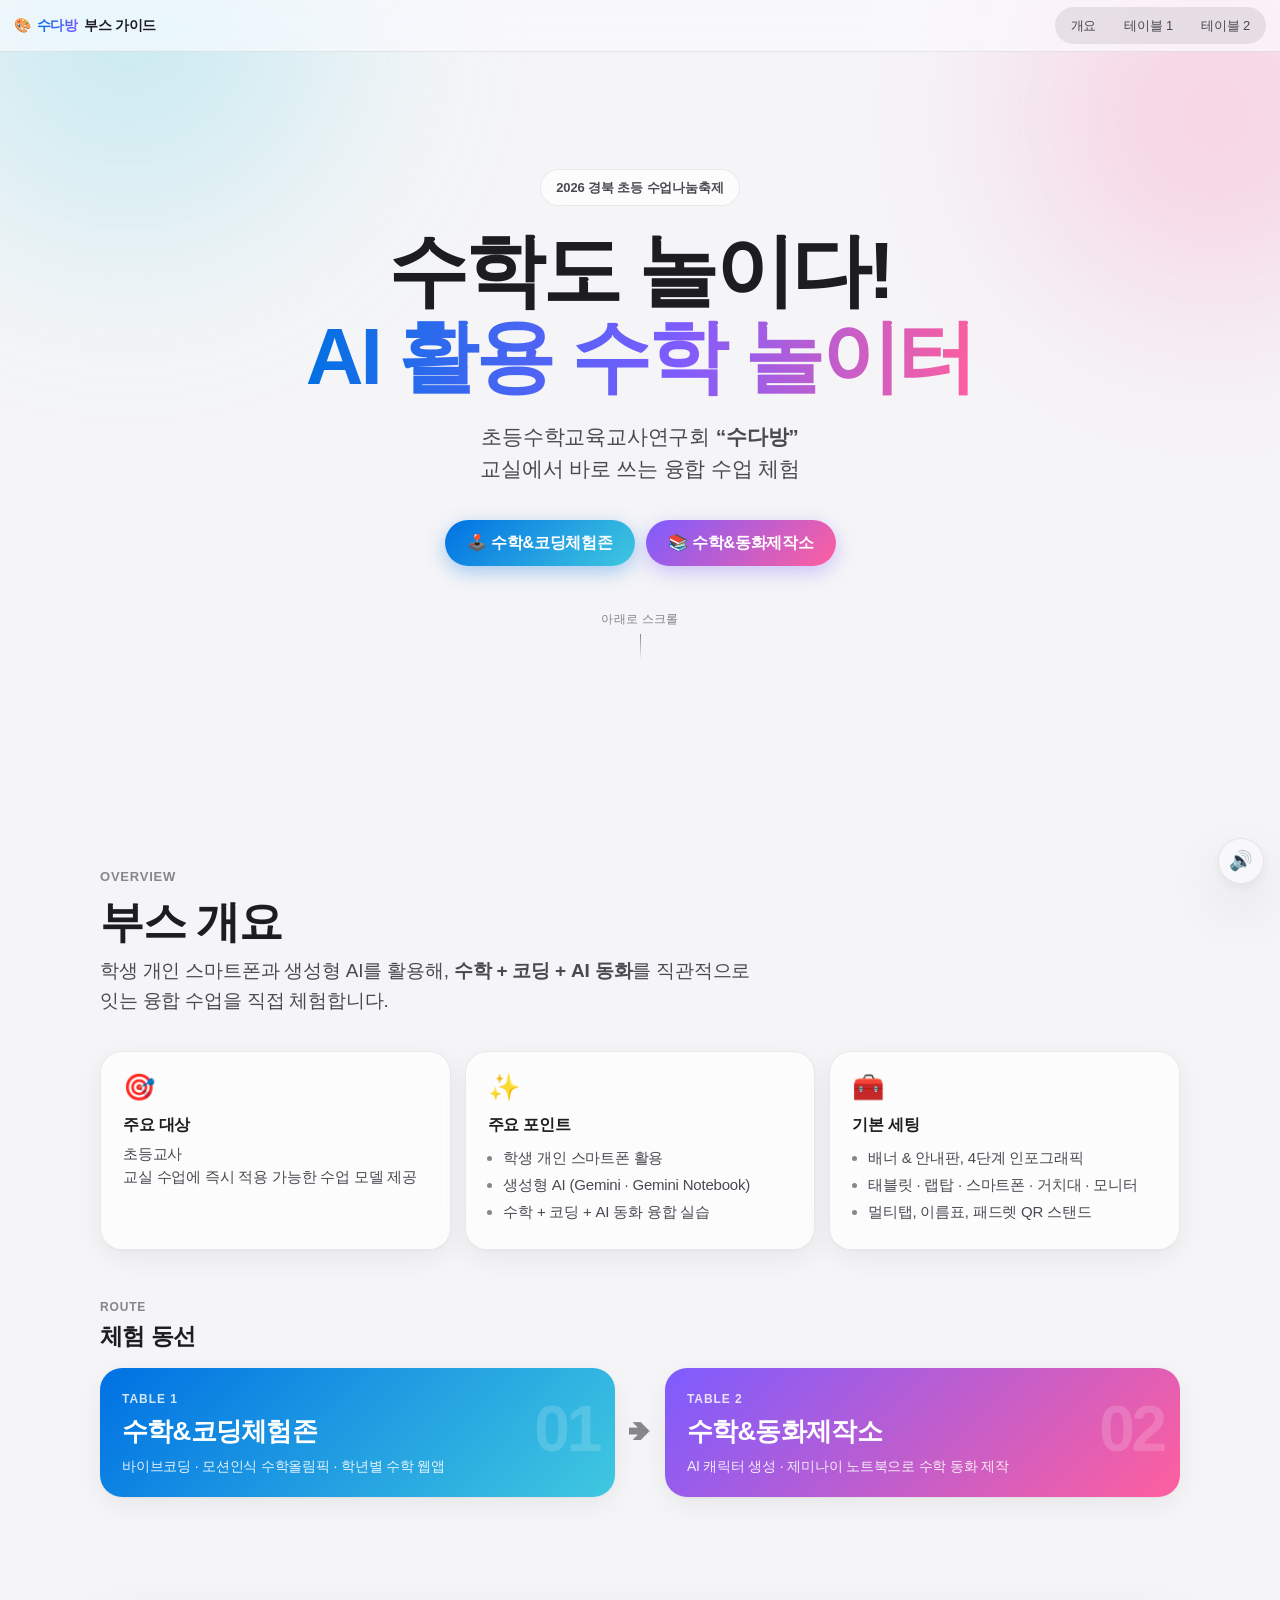
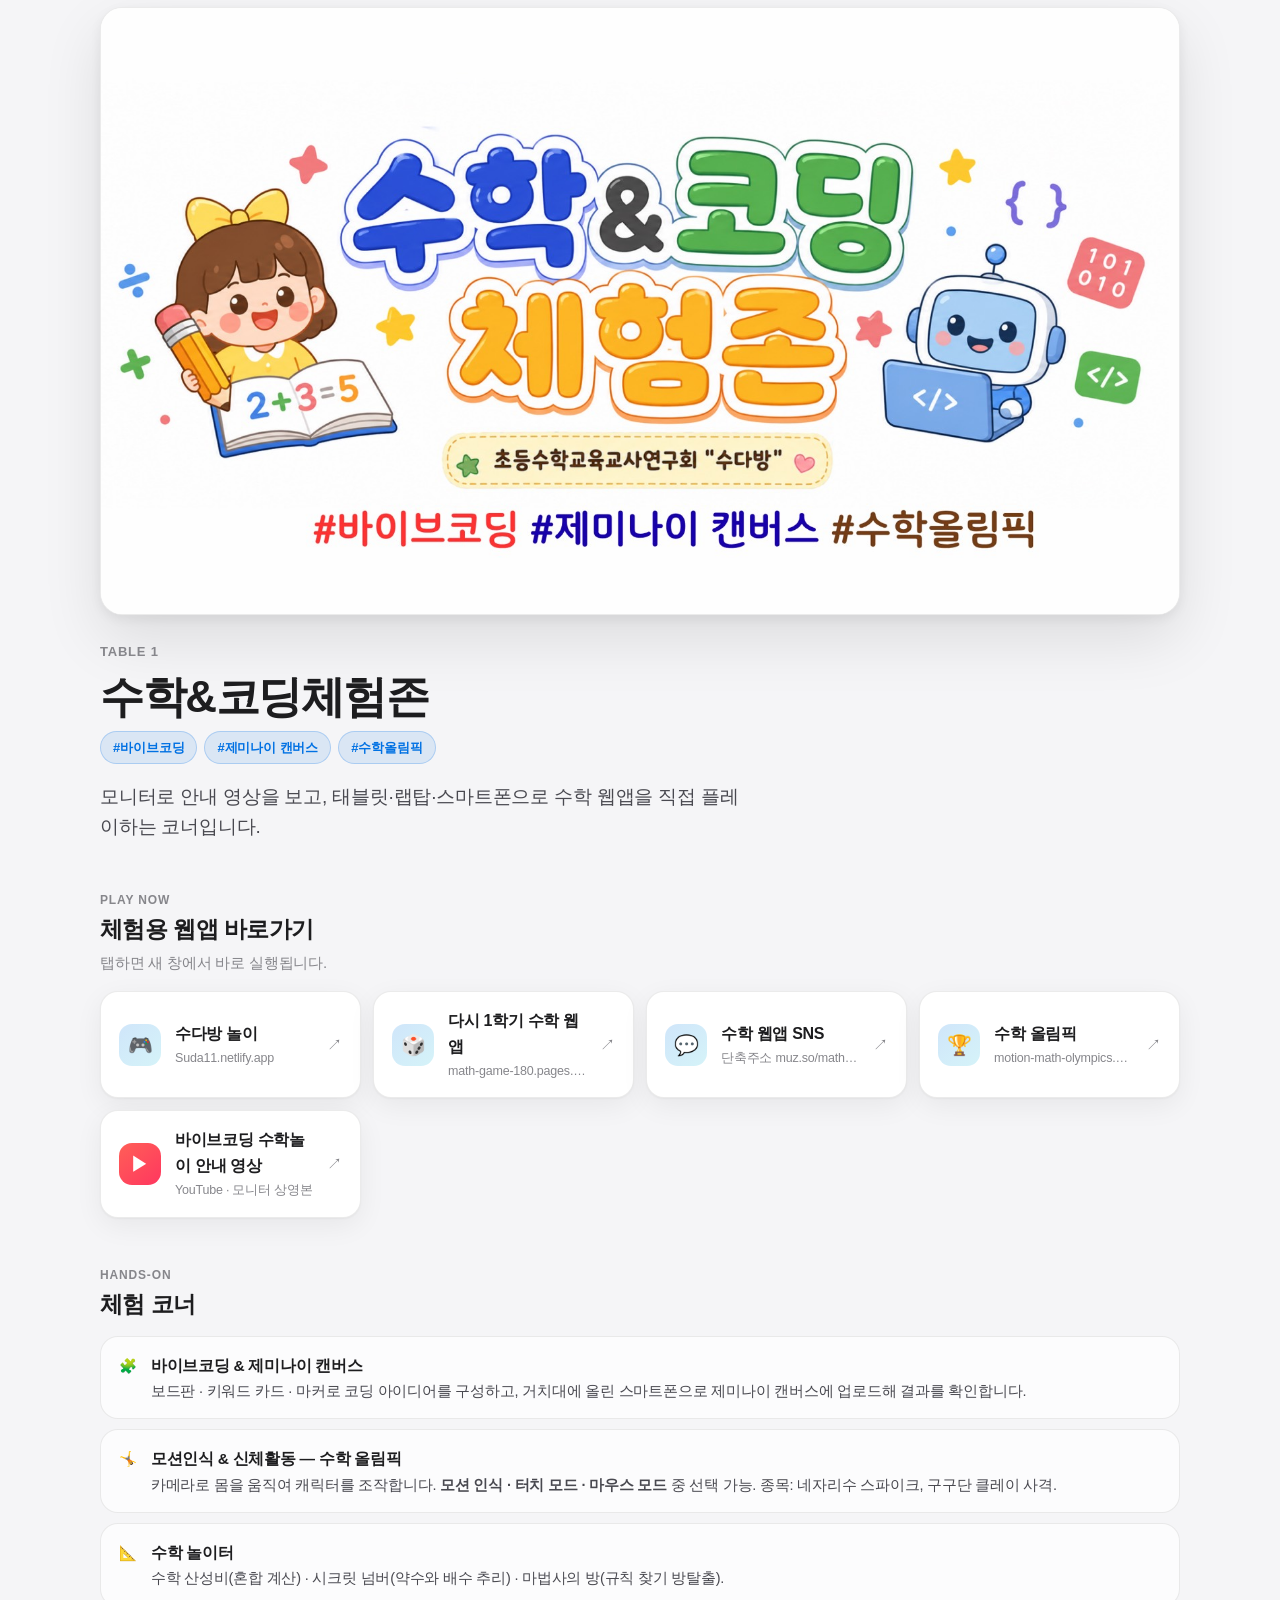
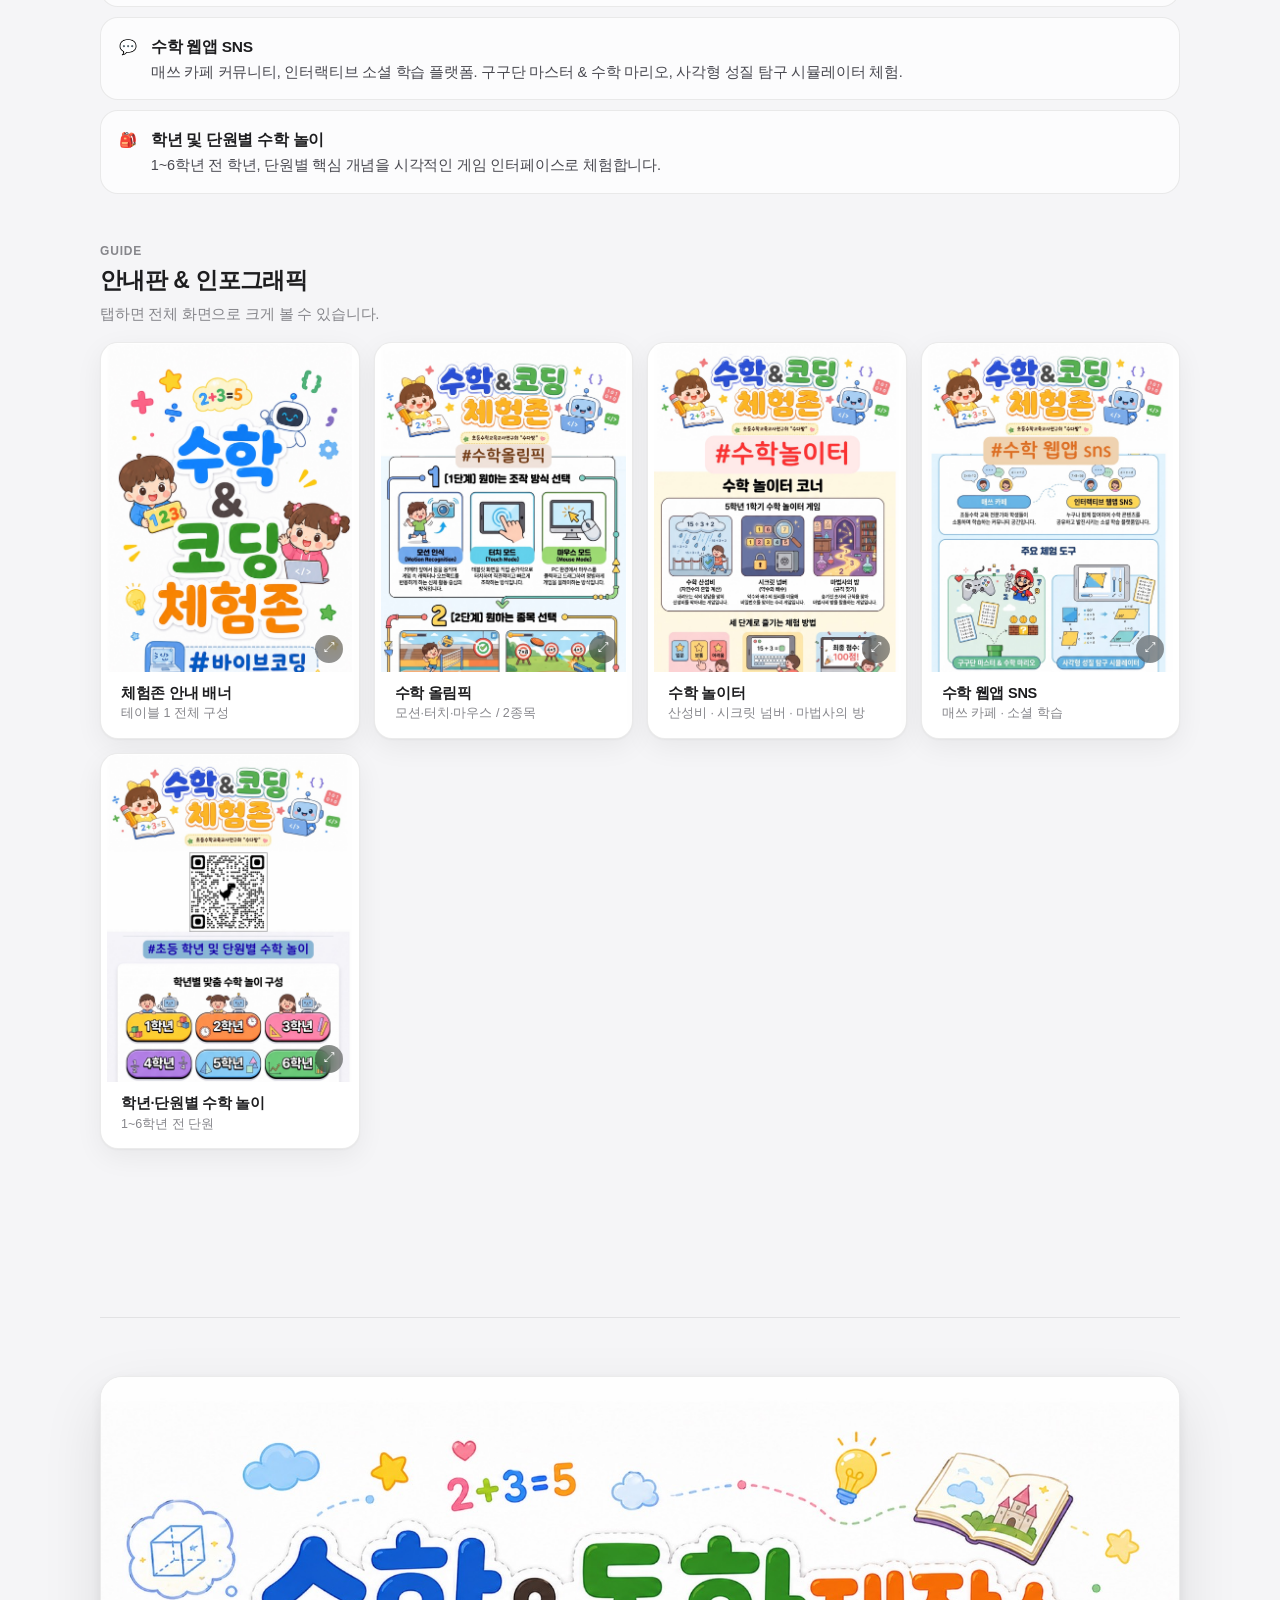
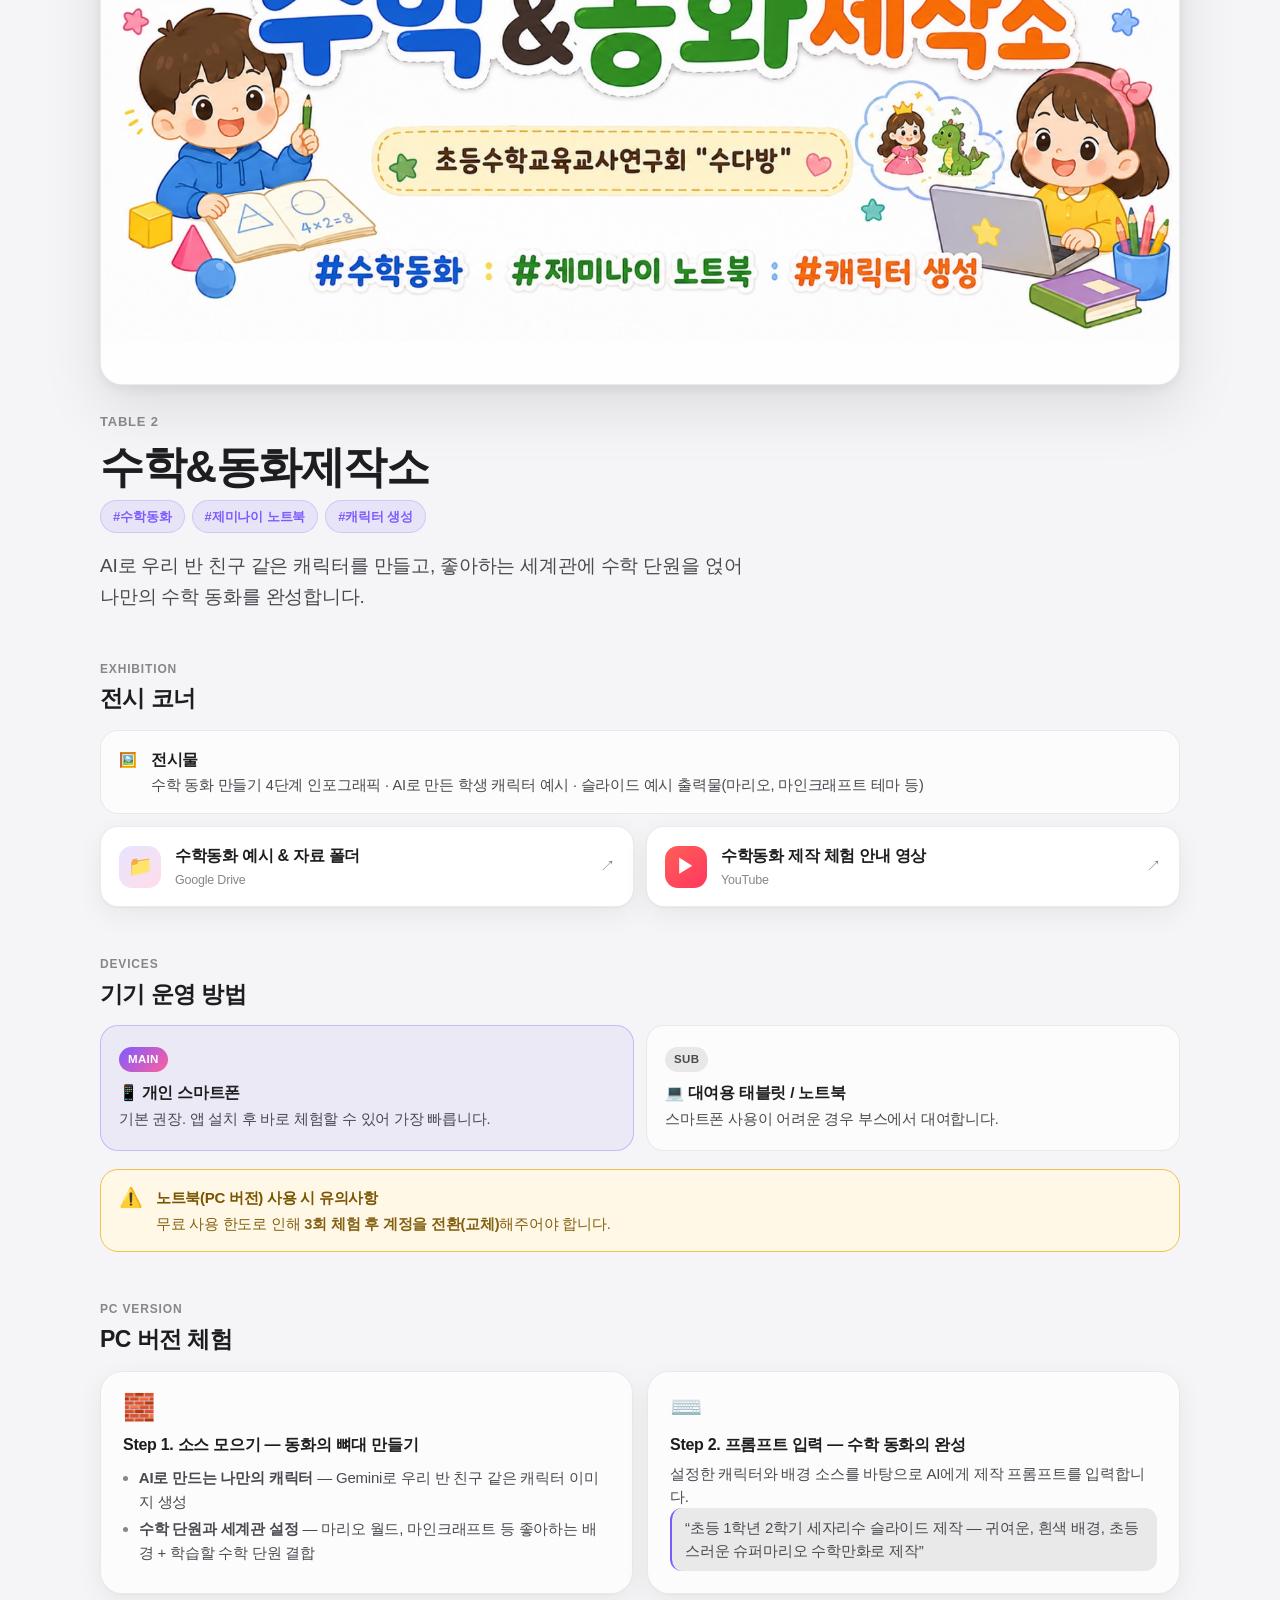
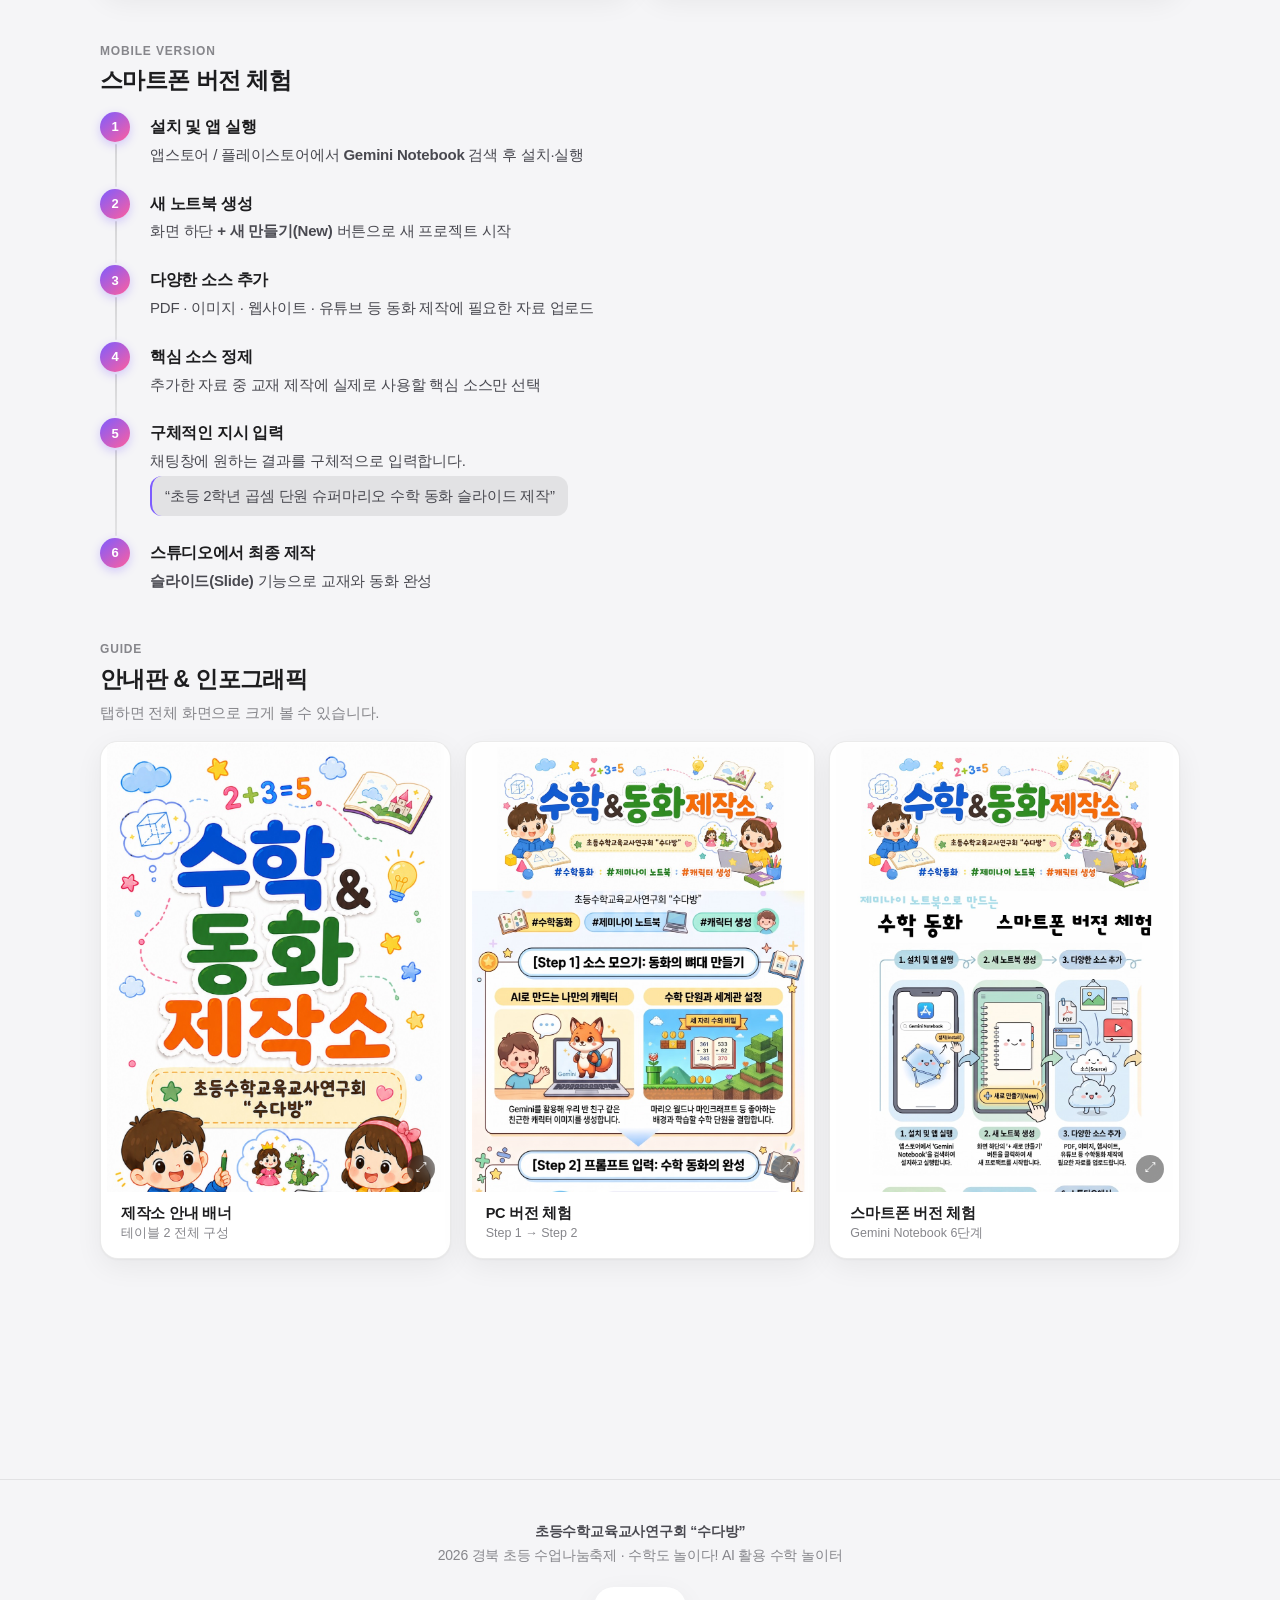
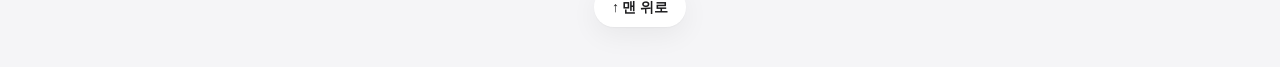
==== index.html @ 258ed81a "공유 섹션 삭제, 스마트폰 버전 5·6단계 문구 수정 - '공유 및 활용 플랫폼' 섹션과 네비 항목 제거 - 5단계 프롬프트 예시를 '초등 2학년 곱셈 단원 슈퍼마리오 수학 동화 " ====
<!DOCTYPE html>
<html lang="ko">
<head>
<meta charset="UTF-8">
<meta name="viewport" content="width=device-width, initial-scale=1, viewport-fit=cover">
<meta name="theme-color" content="#f5f5f7" media="(prefers-color-scheme: light)">
<meta name="theme-color" content="#000000" media="(prefers-color-scheme: dark)">
<title>수학도 놀이다! AI 활용 수학 놀이터 · 수다방 부스 가이드</title>
<meta name="description" content="2026 경북 초등 수업나눔축제 · 초등수학교육교사연구회 수다방 부스 안내 가이드">
<link rel="icon" href="data:image/svg+xml,<svg xmlns='http://www.w3.org/2000/svg' viewBox='0 0 100 100'><text y='.9em' font-size='90'>🎨</text></svg>">
<style>
/* ============ Tokens ============ */
:root{
  --bg:#f5f5f7;
  --bg-2:#ffffff;
  --card:rgba(255,255,255,.72);
  --card-solid:#ffffff;
  --txt:#1d1d1f;
  --txt-2:#494950;
  --txt-3:#86868b;
  --sep:rgba(0,0,0,.08);
  --sep-2:rgba(0,0,0,.14);
  --nav:rgba(250,250,252,.72);
  --shadow:0 1px 2px rgba(0,0,0,.04), 0 8px 28px rgba(0,0,0,.06);
  --shadow-lg:0 4px 12px rgba(0,0,0,.06), 0 24px 60px rgba(0,0,0,.10);
  --t1a:#0071e3; --t1b:#40c8e0;
  --t2a:#7d5cff; --t2b:#ff5f9e;
  --warn-bg:#fff8e6; --warn-br:#f0c04a; --warn-tx:#7a5400;
  --r:22px;
  --nav-h:52px;
  --ease:cubic-bezier(.22,1,.36,1);
}
@media (prefers-color-scheme:dark){
  :root{
    --bg:#000000;
    --bg-2:#0a0a0c;
    --card:rgba(28,28,32,.66);
    --card-solid:#141417;
    --txt:#f5f5f7;
    --txt-2:#c8c8ce;
    --txt-3:#86868b;
    --sep:rgba(255,255,255,.10);
    --sep-2:rgba(255,255,255,.18);
    --nav:rgba(20,20,23,.68);
    --shadow:0 1px 2px rgba(0,0,0,.5), 0 8px 28px rgba(0,0,0,.45);
    --shadow-lg:0 4px 12px rgba(0,0,0,.5), 0 24px 60px rgba(0,0,0,.6);
    --t1a:#2f9bff; --t1b:#5fdcf0;
    --t2a:#9d81ff; --t2b:#ff7fb2;
    --warn-bg:#2a2312; --warn-br:#8a6d1f; --warn-tx:#f0d493;
  }
}

*,*::before,*::after{box-sizing:border-box}
html{-webkit-text-size-adjust:100%; scroll-behavior:smooth}
@media (prefers-reduced-motion:reduce){html{scroll-behavior:auto}}
body{
  margin:0; background:var(--bg); color:var(--txt);
  font-family:-apple-system,BlinkMacSystemFont,"SF Pro Text","Apple SD Gothic Neo","Pretendard","Noto Sans KR","Malgun Gothic",sans-serif;
  font-size:17px; line-height:1.62; letter-spacing:-.012em;
  -webkit-font-smoothing:antialiased; text-rendering:optimizeLegibility;
  overflow-x:hidden;
}
img{max-width:100%; display:block}
a{color:inherit; text-decoration:none}
button{font:inherit; color:inherit; border:0; background:none; cursor:pointer}

/* ============ Nav ============ */
.nav{
  position:fixed; inset:0 0 auto 0; z-index:900; height:var(--nav-h);
  background:var(--nav);
  -webkit-backdrop-filter:saturate(180%) blur(22px); backdrop-filter:saturate(180%) blur(22px);
  border-bottom:1px solid var(--sep);
  display:flex; align-items:center; gap:14px;
  padding:0 max(14px, env(safe-area-inset-left)) 0 max(14px, env(safe-area-inset-right));
}
.nav__brand{
  font-size:14px; font-weight:600; letter-spacing:-.02em; white-space:nowrap;
  display:flex; align-items:center; gap:6px; flex:0 0 auto;
}
.nav__brand b{
  background:linear-gradient(100deg,var(--t1a),var(--t2a));
  -webkit-background-clip:text; background-clip:text; color:transparent; font-weight:700;
}
.nav__seg{
  display:flex; gap:2px; align-items:center; margin-left:auto;
  overflow-x:auto; scrollbar-width:none; -ms-overflow-style:none;
  padding:3px; border-radius:99px; background:var(--sep); flex:0 1 auto;
  scroll-snap-type:x proximity;
}
.nav__seg::-webkit-scrollbar{display:none}
.nav__seg a{
  flex:0 0 auto; scroll-snap-align:center;
  font-size:13px; font-weight:500; letter-spacing:-.015em; color:var(--txt-2);
  padding:5px 13px; border-radius:99px; white-space:nowrap;
  transition:background .35s var(--ease), color .35s var(--ease), transform .2s var(--ease);
}
.nav__seg a.on{ background:var(--card-solid); color:var(--txt); font-weight:600; box-shadow:0 1px 4px rgba(0,0,0,.10) }
.nav__seg a:active{ transform:scale(.94) }
@media (max-width:560px){
  .nav__brand span{display:none}
  .nav__seg{margin-left:0; flex:1 1 auto}
}

/* ============ Layout ============ */
.wrap{ width:min(1080px, 100% - 40px); margin-inline:auto }
@media (max-width:600px){ .wrap{ width:calc(100% - 32px) } }

section{ scroll-margin-top:calc(var(--nav-h) + 12px) }
.sec{ padding:clamp(54px,9vw,110px) 0 }
.sec + .sec{ padding-top:0 }

.eyebrow{
  font-size:13px; font-weight:700; letter-spacing:.06em; text-transform:uppercase;
  color:var(--txt-3); margin:0 0 10px;
}
h2{
  margin:0 0 8px; font-size:clamp(28px,5.2vw,44px); font-weight:700;
  letter-spacing:-.032em; line-height:1.15;
}
h3{ margin:0 0 6px; font-size:clamp(19px,2.6vw,23px); font-weight:650; letter-spacing:-.024em; line-height:1.3 }
h4{ margin:0 0 4px; font-size:16px; font-weight:640; letter-spacing:-.018em }
.lede{ margin:0 0 34px; font-size:clamp(16px,2.1vw,19px); color:var(--txt-2); max-width:62ch; line-height:1.6 }
.muted{ color:var(--txt-3) }

/* ============ Hero ============ */
.hero{
  position:relative; overflow:hidden;
  padding:calc(var(--nav-h) + clamp(56px,13vh,120px)) 0 clamp(48px,9vw,96px);
  text-align:center;
}
.hero::before,.hero::after{
  content:""; position:absolute; border-radius:50%; filter:blur(80px); opacity:.30; pointer-events:none;
}
.hero::before{ width:52vmax; height:52vmax; top:-24vmax; left:-16vmax; background:radial-gradient(circle,var(--t1b),transparent 68%) }
.hero::after{ width:46vmax; height:46vmax; top:-14vmax; right:-18vmax; background:radial-gradient(circle,var(--t2b),transparent 68%) }
.hero > *{ position:relative }
.hero__badge{
  display:inline-flex; align-items:center; gap:7px; font-size:13px; font-weight:600; letter-spacing:-.01em;
  color:var(--txt-2); background:var(--card); border:1px solid var(--sep);
  -webkit-backdrop-filter:blur(14px); backdrop-filter:blur(14px);
  padding:7px 15px; border-radius:99px; margin-bottom:22px;
}
.hero h1{
  margin:0; font-size:clamp(36px,8.4vw,80px); font-weight:700;
  letter-spacing:-.04em; line-height:1.08;
}
.hero h1 em{
  font-style:normal;
  background:linear-gradient(96deg,var(--t1a) 0%, var(--t2a) 55%, var(--t2b) 100%);
  -webkit-background-clip:text; background-clip:text; color:transparent;
}
.hero p{ margin:20px auto 0; font-size:clamp(16px,2.4vw,21px); color:var(--txt-2); max-width:34ch; line-height:1.55 }
.hero__cta{ display:flex; flex-wrap:wrap; gap:11px; justify-content:center; margin-top:34px }

.btn{
  display:inline-flex; align-items:center; gap:8px; min-height:46px;
  padding:0 22px; border-radius:99px; font-size:16px; font-weight:600; letter-spacing:-.015em;
  transition:transform .2s var(--ease), box-shadow .3s var(--ease), opacity .2s;
  will-change:transform;
}
.btn:active{ transform:scale(.955) }
.btn--1{ color:#fff; background:linear-gradient(135deg,var(--t1a),var(--t1b)); box-shadow:0 6px 20px color-mix(in srgb, var(--t1a) 34%, transparent) }
.btn--2{ color:#fff; background:linear-gradient(135deg,var(--t2a),var(--t2b)); box-shadow:0 6px 20px color-mix(in srgb, var(--t2a) 34%, transparent) }
.btn--ghost{ background:var(--card-solid); color:var(--txt); box-shadow:var(--shadow) }

.scrollhint{
  margin-top:44px; font-size:12px; color:var(--txt-3); letter-spacing:.02em;
  display:flex; flex-direction:column; align-items:center; gap:5px;
}
.scrollhint i{ width:1px; height:26px; background:linear-gradient(var(--txt-3),transparent); animation:drip 2.1s var(--ease) infinite }
@keyframes drip{ 0%{transform:scaleY(0); transform-origin:top} 45%{transform:scaleY(1); transform-origin:top} 55%{transform:scaleY(1); transform-origin:bottom} 100%{transform:scaleY(0); transform-origin:bottom} }

/* ============ Cards & grids ============ */
.grid{ display:grid; gap:14px; grid-template-columns:repeat(auto-fit,minmax(min(100%,270px),1fr)) }
.grid--2{ grid-template-columns:repeat(auto-fit,minmax(min(100%,340px),1fr)) }

.card{
  background:var(--card); border:1px solid var(--sep); border-radius:var(--r);
  -webkit-backdrop-filter:blur(18px); backdrop-filter:blur(18px);
  padding:22px; box-shadow:var(--shadow);
  transition:transform .3s var(--ease), box-shadow .3s var(--ease);
}
.card__ico{ font-size:26px; line-height:1; margin-bottom:12px; display:block }
.card p{ margin:0; color:var(--txt-2); font-size:15px; line-height:1.55 }
.card ul{ margin:8px 0 0; padding-left:1.05em; color:var(--txt-2); font-size:15px; line-height:1.6 }
.card ul li{ margin:3px 0 }
.card ul li::marker{ color:var(--txt-3) }

/* ============ Flow (동선) ============ */
.flow{ display:flex; align-items:stretch; gap:12px; flex-wrap:wrap }
.flow__step{
  flex:1 1 240px; border-radius:var(--r); padding:22px 22px 20px; color:#fff; position:relative; overflow:hidden;
  box-shadow:var(--shadow);
}
.flow__step--1{ background:linear-gradient(135deg,var(--t1a),var(--t1b)) }
.flow__step--2{ background:linear-gradient(135deg,var(--t2a),var(--t2b)) }
.flow__step b{ display:block; font-size:12px; font-weight:700; letter-spacing:.08em; opacity:.82; margin-bottom:6px }
.flow__step strong{ display:block; font-size:clamp(20px,3vw,26px); font-weight:700; letter-spacing:-.028em; line-height:1.25 }
.flow__step span{ display:block; margin-top:8px; font-size:14px; opacity:.88; line-height:1.5 }
.flow__step em{
  position:absolute; right:16px; top:10px; font-style:normal; font-size:64px; font-weight:800;
  opacity:.16; letter-spacing:-.05em;
}
.flow__arrow{
  flex:0 0 auto; align-self:center; font-size:22px; color:var(--txt-3); padding:2px 2px;
}
@media (max-width:720px){ .flow__arrow{ width:100%; text-align:center; transform:rotate(90deg); padding:2px 0 } }

/* ============ Table section header ============ */
.tbl{ padding-top:clamp(54px,9vw,110px) }
.tbl__banner{
  border-radius:var(--r); overflow:hidden; background:#fff;
  box-shadow:var(--shadow-lg); border:1px solid var(--sep); margin-bottom:26px;
}
.tbl__banner img{ width:100%; height:auto }
.tags{ display:flex; flex-wrap:wrap; gap:7px; margin:0 0 18px }
.tag{
  font-size:13px; font-weight:600; letter-spacing:-.01em; padding:5px 12px; border-radius:99px;
  border:1px solid transparent;
}
.t1 .tag{ color:var(--t1a); background:color-mix(in srgb, var(--t1a) 11%, transparent); border-color:color-mix(in srgb, var(--t1a) 22%, transparent) }
.t2 .tag{ color:var(--t2a); background:color-mix(in srgb, var(--t2a) 11%, transparent); border-color:color-mix(in srgb, var(--t2a) 22%, transparent) }

.rule{ height:1px; background:var(--sep); border:0; margin:clamp(34px,5vw,58px) 0 }

.sub{ margin:clamp(30px,4.4vw,48px) 0 16px }
.sub__k{ font-size:12px; font-weight:700; letter-spacing:.07em; text-transform:uppercase; color:var(--txt-3); margin:0 0 5px }

/* ============ Link cards ============ */
.links{ display:grid; gap:12px; grid-template-columns:repeat(auto-fit,minmax(min(100%,250px),1fr)) }
.link{
  display:flex; align-items:center; gap:14px; padding:16px 18px;
  background:var(--card-solid); border:1px solid var(--sep); border-radius:18px;
  box-shadow:var(--shadow);
  transition:transform .22s var(--ease), box-shadow .3s var(--ease), border-color .3s;
}
.link:hover{ transform:translateY(-2px); box-shadow:var(--shadow-lg) }
.link:active{ transform:scale(.975) }
.link__ico{
  flex:0 0 auto; width:42px; height:42px; border-radius:13px; display:grid; place-items:center;
  font-size:20px; background:var(--sep);
}
.t1 .link__ico{ background:linear-gradient(140deg, color-mix(in srgb,var(--t1a) 18%,transparent), color-mix(in srgb,var(--t1b) 22%,transparent)) }
.t2 .link__ico{ background:linear-gradient(140deg, color-mix(in srgb,var(--t2a) 18%,transparent), color-mix(in srgb,var(--t2b) 22%,transparent)) }
.link__tx{ min-width:0; flex:1 1 auto }
.link__tx b{ display:block; font-size:16px; font-weight:620; letter-spacing:-.018em }
.link__tx span{ display:block; font-size:12.5px; color:var(--txt-3); overflow:hidden; text-overflow:ellipsis; white-space:nowrap; margin-top:1px }
.link__arw{ flex:0 0 auto; color:var(--txt-3); font-size:15px; transition:transform .25s var(--ease) }
.link:hover .link__arw{ transform:translateX(3px) }
.link--video .link__ico{ background:linear-gradient(140deg,#ff5f57,#ff375f); color:#fff }

/* ============ Posters ============ */
.posters{ display:grid; gap:14px; grid-template-columns:repeat(auto-fit,minmax(215px,1fr)) }
@media (max-width:600px){ .posters{ grid-template-columns:repeat(2,1fr); gap:11px } }
.poster{
  border-radius:18px; overflow:hidden; background:var(--card-solid);
  border:1px solid var(--sep); box-shadow:var(--shadow); text-align:left; width:100%;
  transition:transform .25s var(--ease), box-shadow .3s var(--ease);
  display:flex; flex-direction:column;
}
.poster:hover{ transform:translateY(-3px); box-shadow:var(--shadow-lg) }
.poster:active{ transform:scale(.98) }
.poster__img{ position:relative; aspect-ratio:3/4; overflow:hidden; background:#fff }
.poster__img img{ width:100%; height:100%; object-fit:cover; object-position:top center; transition:transform .5s var(--ease) }
.poster:hover .poster__img img{ transform:scale(1.03) }
.poster__zoom{
  position:absolute; right:9px; bottom:9px; width:28px; height:28px; border-radius:50%;
  background:rgba(0,0,0,.42); color:#fff; display:grid; place-items:center; font-size:12px;
  -webkit-backdrop-filter:blur(8px); backdrop-filter:blur(8px);
}
.poster__cap{ padding:12px 14px 14px }
.poster__cap b{ display:block; font-size:14.5px; font-weight:620; letter-spacing:-.018em; line-height:1.35 }
.poster__cap span{ display:block; font-size:12.5px; color:var(--txt-3); margin-top:2px; line-height:1.4 }

/* ============ Feature list ============ */
.feats{ display:grid; gap:10px }
.feat{
  display:flex; gap:14px; align-items:flex-start; padding:16px 18px;
  background:var(--card); border:1px solid var(--sep); border-radius:18px;
}
.feat__ico{ flex:0 0 auto; font-size:20px; line-height:1.4 }
.feat b{ display:block; font-size:15.5px; font-weight:620; letter-spacing:-.018em }
.feat span{ display:block; font-size:14.5px; color:var(--txt-2); margin-top:2px; line-height:1.55 }

/* ============ Steps ============ */
.steps{ display:grid; gap:0; counter-reset:s }
.step{
  display:grid; grid-template-columns:34px 1fr; gap:16px; padding:0 0 22px; position:relative;
}
.step::before{
  counter-increment:s; content:counter(s);
  grid-row:1; grid-column:1; width:30px; height:30px; border-radius:50%;
  display:grid; place-items:center; font-size:13px; font-weight:700; color:#fff;
  background:linear-gradient(140deg,var(--t2a),var(--t2b)); box-shadow:0 3px 10px color-mix(in srgb,var(--t2a) 30%,transparent);
  position:relative; z-index:1;
}
.step::after{
  content:""; position:absolute; left:15px; top:32px; bottom:2px; width:1.5px;
  background:linear-gradient(var(--sep-2), var(--sep)); border-radius:2px;
}
.step:last-child{ padding-bottom:0 }
.step:last-child::after{ display:none }
.step__tx{ padding-top:2px }
.step__tx b{ display:block; font-size:16px; font-weight:640; letter-spacing:-.02em }
.step__tx p{ margin:3px 0 0; font-size:15px; color:var(--txt-2); line-height:1.58 }

.quote{
  display:inline-block; margin-top:8px; font-size:14px; color:var(--txt-2);
  background:var(--sep); border-radius:12px; padding:8px 13px; line-height:1.5;
  border-left:2.5px solid var(--t2a);
}

/* ============ Warning ============ */
.warn{
  display:flex; gap:13px; align-items:flex-start;
  background:var(--warn-bg); border:1px solid var(--warn-br); color:var(--warn-tx);
  border-radius:18px; padding:16px 18px; margin:18px 0 0;
}
.warn b{ display:block; font-size:15px; font-weight:660; letter-spacing:-.018em }
.warn p{ margin:3px 0 0; font-size:14.5px; line-height:1.55; opacity:.92 }

/* ============ Devices ============ */
.devs{ display:grid; gap:12px; grid-template-columns:repeat(auto-fit,minmax(min(100%,260px),1fr)) }
.dev{ padding:18px; border-radius:18px; border:1px solid var(--sep); background:var(--card) }
.dev b{ display:block; font-size:15.5px; font-weight:640; letter-spacing:-.018em }
.dev span{ display:block; font-size:14.5px; color:var(--txt-2); margin-top:3px }
.dev--main{ border-color:color-mix(in srgb,var(--t2a) 34%,transparent); background:color-mix(in srgb,var(--t2a) 7%,transparent) }
.dev .pill{ display:inline-block; width:auto; font-size:11.5px; font-weight:700; letter-spacing:.03em; padding:3px 9px; border-radius:99px; margin:0 0 8px; background:var(--sep); color:var(--txt-2) }
.dev--main .pill{ background:linear-gradient(135deg,var(--t2a),var(--t2b)); color:#fff }

/* ============ Footer ============ */
.foot{
  border-top:1px solid var(--sep); margin-top:clamp(56px,9vw,110px);
  padding:40px 0 calc(40px + env(safe-area-inset-bottom)); text-align:center;
}
.foot p{ margin:0; font-size:14px; color:var(--txt-3); line-height:1.7 }
.foot strong{ color:var(--txt-2); font-weight:620 }
.foot .btn{ margin-top:20px; font-size:14px; min-height:40px; padding:0 18px }

/* ============ Sound toggle ============ */
.sfx{
  position:fixed; z-index:880;
  right:max(16px, env(safe-area-inset-right)); bottom:calc(16px + env(safe-area-inset-bottom));
  width:46px; height:46px; border-radius:50%;
  background:var(--nav); border:1px solid var(--sep); box-shadow:var(--shadow-lg);
  -webkit-backdrop-filter:saturate(180%) blur(20px); backdrop-filter:saturate(180%) blur(20px);
  display:grid; place-items:center; font-size:19px;
  transition:transform .25s var(--ease), opacity .25s;
}
.sfx:active{ transform:scale(.9) }

/* ============ Lightbox ============ */
.lb{
  position:fixed; inset:0; z-index:1000; display:none;
  background:rgba(0,0,0,.86);
  -webkit-backdrop-filter:blur(24px); backdrop-filter:blur(24px);
  overflow-y:auto; overscroll-behavior:contain;
  padding:calc(60px + env(safe-area-inset-top)) 16px calc(28px + env(safe-area-inset-bottom));
  opacity:0; transition:opacity .3s var(--ease);
}
.lb.open{ display:block }
.lb.show{ opacity:1 }
.lb__img{
  width:min(720px,100%); margin:0 auto; border-radius:16px; overflow:hidden;
  box-shadow:0 30px 80px rgba(0,0,0,.6); background:#fff;
  transform:scale(.965); transition:transform .35s var(--ease);
}
.lb.show .lb__img{ transform:scale(1) }
.lb__img img{ width:100%; height:auto }
.lb__cap{
  width:min(720px,100%); margin:14px auto 0; color:rgba(255,255,255,.72);
  font-size:14px; text-align:center; line-height:1.5;
}
.lb__x{
  position:fixed; top:calc(14px + env(safe-area-inset-top)); right:max(14px, env(safe-area-inset-right));
  width:38px; height:38px; border-radius:50%; background:rgba(255,255,255,.14); color:#fff;
  display:grid; place-items:center; font-size:16px;
  -webkit-backdrop-filter:blur(12px); backdrop-filter:blur(12px);
  transition:transform .2s var(--ease), background .2s;
}
.lb__x:hover{ background:rgba(255,255,255,.24) }
.lb__x:active{ transform:scale(.9) }
body.lock{ overflow:hidden }

/* ============ Reveal ============ */
.rv{ opacity:0; transform:translateY(18px); transition:opacity .7s var(--ease), transform .7s var(--ease) }
.rv.in{ opacity:1; transform:none }
@media (prefers-reduced-motion:reduce){
  .rv{ opacity:1; transform:none; transition:none }
  .scrollhint i{ animation:none }
  *{ transition-duration:.01ms !important }
}

/* ============ Print ============ */
@media print{
  .nav,.sfx,.scrollhint,.hero__cta,.lb{ display:none !important }
  body{ background:#fff; color:#000; font-size:11pt }
  .rv{ opacity:1; transform:none }
  .card,.link,.poster,.feat,.dev{ break-inside:avoid; box-shadow:none; border:1px solid #ddd; background:#fff }
  .sec{ padding:18px 0 }
  .hero{ padding:0 0 18px }
}
</style>
</head>
<body>

<!-- ══════════ NAV ══════════ -->
<nav class="nav">
  <div class="nav__brand">🎨 <b>수다방</b> <span>부스 가이드</span></div>
  <div class="nav__seg" id="seg">
    <a href="#overview" data-sfx="nav">개요</a>
    <a href="#table1"   data-sfx="nav">테이블 1</a>
    <a href="#table2"   data-sfx="nav">테이블 2</a>
  </div>
</nav>

<!-- ══════════ HERO ══════════ -->
<header class="hero">
  <div class="wrap">
    <div class="hero__badge">2026 경북 초등 수업나눔축제</div>
    <h1>수학도 놀이다!<br><em>AI 활용 수학 놀이터</em></h1>
    <p>초등수학교육교사연구회 <strong>“수다방”</strong><br>교실에서 바로 쓰는 융합 수업 체험</p>
    <div class="hero__cta">
      <a class="btn btn--1" href="#table1" data-sfx="tap">🕹️ 수학&amp;코딩체험존</a>
      <a class="btn btn--2" href="#table2" data-sfx="tap">📚 수학&amp;동화제작소</a>
    </div>
    <div class="scrollhint"><span>아래로 스크롤</span><i></i></div>
  </div>
</header>

<!-- ══════════ 개요 ══════════ -->
<section class="sec" id="overview">
  <div class="wrap">
    <p class="eyebrow rv">Overview</p>
    <h2 class="rv">부스 개요</h2>
    <p class="lede rv">학생 개인 스마트폰과 생성형 AI를 활용해, <strong>수학 + 코딩 + AI 동화</strong>를 직관적으로 잇는 융합 수업을 직접 체험합니다.</p>

    <div class="grid rv">
      <div class="card">
        <span class="card__ico">🎯</span>
        <h4>주요 대상</h4>
        <p>초등교사<br>교실 수업에 즉시 적용 가능한 수업 모델 제공</p>
      </div>
      <div class="card">
        <span class="card__ico">✨</span>
        <h4>주요 포인트</h4>
        <ul>
          <li>학생 개인 스마트폰 활용</li>
          <li>생성형 AI (Gemini · Gemini Notebook)</li>
          <li>수학 + 코딩 + AI 동화 융합 실습</li>
        </ul>
      </div>
      <div class="card">
        <span class="card__ico">🧰</span>
        <h4>기본 세팅</h4>
        <ul>
          <li>배너 &amp; 안내판, 4단계 인포그래픽</li>
          <li>태블릿 · 랩탑 · 스마트폰 · 거치대 · 모니터</li>
          <li>멀티탭, 이름표, 패드렛 QR 스탠드</li>
        </ul>
      </div>
    </div>

    <div class="sub rv">
      <p class="sub__k">Route</p>
      <h3>체험 동선</h3>
    </div>
    <div class="flow rv">
      <a class="flow__step flow__step--1" href="#table1" data-sfx="tap">
        <em>01</em>
        <b>TABLE 1</b>
        <strong>수학&amp;코딩체험존</strong>
        <span>바이브코딩 · 모션인식 수학올림픽 · 학년별 수학 웹앱</span>
      </a>
      <div class="flow__arrow">➔</div>
      <a class="flow__step flow__step--2" href="#table2" data-sfx="tap">
        <em>02</em>
        <b>TABLE 2</b>
        <strong>수학&amp;동화제작소</strong>
        <span>AI 캐릭터 생성 · 제미나이 노트북으로 수학 동화 제작</span>
      </a>
    </div>
  </div>
</section>

<!-- ══════════ 테이블 1 ══════════ -->
<section class="sec tbl t1" id="table1">
  <div class="wrap">
    <div class="tbl__banner rv"><img src="img/hero-table1.jpg" alt="수학&코딩체험존 배너" loading="lazy" width="1600" height="900"></div>

    <p class="eyebrow rv">Table 1</p>
    <h2 class="rv">수학&amp;코딩체험존</h2>
    <div class="tags rv">
      <span class="tag">#바이브코딩</span>
      <span class="tag">#제미나이 캔버스</span>
      <span class="tag">#수학올림픽</span>
    </div>
    <p class="lede rv">모니터로 안내 영상을 보고, 태블릿·랩탑·스마트폰으로 수학 웹앱을 직접 플레이하는 코너입니다.</p>

    <div class="sub rv">
      <p class="sub__k">Play now</p>
      <h3>체험용 웹앱 바로가기</h3>
      <p class="muted" style="font-size:15px;margin:4px 0 0">탭하면 새 창에서 바로 실행됩니다.</p>
    </div>
    <div class="links rv">
      <a class="link" href="https://Suda11.netlify.app" target="_blank" rel="noopener" data-sfx="link">
        <span class="link__ico">🎮</span>
        <span class="link__tx"><b>수다방 놀이</b><span>Suda11.netlify.app</span></span>
        <span class="link__arw">↗</span>
      </a>
      <a class="link" href="https://math-game-180.pages.dev/semester1/" target="_blank" rel="noopener" data-sfx="link">
        <span class="link__ico">🎲</span>
        <span class="link__tx"><b>다시 1학기 수학 웹앱</b><span>math-game-180.pages.dev</span></span>
        <span class="link__arw">↗</span>
      </a>
      <a class="link" href="https://math-sns.vercel.app/" target="_blank" rel="noopener" data-sfx="link">
        <span class="link__ico">💬</span>
        <span class="link__tx"><b>수학 웹앱 SNS</b><span>단축주소 muz.so/mathsns</span></span>
        <span class="link__arw">↗</span>
      </a>
      <a class="link" href="https://motion-math-olympics.vercel.app/" target="_blank" rel="noopener" data-sfx="link">
        <span class="link__ico">🏆</span>
        <span class="link__tx"><b>수학 올림픽</b><span>motion-math-olympics.vercel.app</span></span>
        <span class="link__arw">↗</span>
      </a>
      <a class="link link--video" href="https://www.youtube.com/watch?v=5dc-b1eIc68" target="_blank" rel="noopener" data-sfx="link">
        <span class="link__ico">▶</span>
        <span class="link__tx"><b>바이브코딩 수학놀이 안내 영상</b><span>YouTube · 모니터 상영본</span></span>
        <span class="link__arw">↗</span>
      </a>
    </div>

    <div class="sub rv">
      <p class="sub__k">Hands-on</p>
      <h3>체험 코너</h3>
    </div>
    <div class="feats rv">
      <div class="feat">
        <span class="feat__ico">🧩</span>
        <div><b>바이브코딩 &amp; 제미나이 캔버스</b>
        <span>보드판 · 키워드 카드 · 마커로 코딩 아이디어를 구성하고, 거치대에 올린 스마트폰으로 제미나이 캔버스에 업로드해 결과를 확인합니다.</span></div>
      </div>
      <div class="feat">
        <span class="feat__ico">🤸</span>
        <div><b>모션인식 &amp; 신체활동 — 수학 올림픽</b>
        <span>카메라로 몸을 움직여 캐릭터를 조작합니다. <strong>모션 인식 · 터치 모드 · 마우스 모드</strong> 중 선택 가능. 종목: 네자리수 스파이크, 구구단 클레이 사격.</span></div>
      </div>
      <div class="feat">
        <span class="feat__ico">📐</span>
        <div><b>수학 놀이터</b>
        <span>수학 산성비(혼합 계산) · 시크릿 넘버(약수와 배수 추리) · 마법사의 방(규칙 찾기 방탈출).</span></div>
      </div>
      <div class="feat">
        <span class="feat__ico">💬</span>
        <div><b>수학 웹앱 SNS</b>
        <span>매쓰 카페 커뮤니티, 인터랙티브 소셜 학습 플랫폼. 구구단 마스터 &amp; 수학 마리오, 사각형 성질 탐구 시뮬레이터 체험.</span></div>
      </div>
      <div class="feat">
        <span class="feat__ico">🎒</span>
        <div><b>학년 및 단원별 수학 놀이</b>
        <span>1~6학년 전 학년, 단원별 핵심 개념을 시각적인 게임 인터페이스로 체험합니다.</span></div>
      </div>
    </div>

    <div class="sub rv">
      <p class="sub__k">Guide</p>
      <h3>안내판 &amp; 인포그래픽</h3>
      <p class="muted" style="font-size:15px;margin:4px 0 0">탭하면 전체 화면으로 크게 볼 수 있습니다.</p>
    </div>
    <div class="posters rv">
      <button class="poster" data-src="img/zone-overview.jpg" data-cap="수학&코딩체험존 — 부스 전체 안내 배너" data-sfx="open">
        <span class="poster__img"><img src="img/zone-overview.jpg" alt="수학&코딩체험존 전체 안내 배너" loading="lazy"><span class="poster__zoom">⤢</span></span>
        <span class="poster__cap"><b>체험존 안내 배너</b><span>테이블 1 전체 구성</span></span>
      </button>
      <button class="poster" data-src="img/zone-olympics.jpg" data-cap="수학 올림픽 — 조작 방식 선택 → 종목 선택" data-sfx="open">
        <span class="poster__img"><img src="img/zone-olympics.jpg" alt="수학 올림픽 안내" loading="lazy"><span class="poster__zoom">⤢</span></span>
        <span class="poster__cap"><b>수학 올림픽</b><span>모션·터치·마우스 / 2종목</span></span>
      </button>
      <button class="poster" data-src="img/zone-playground.jpg" data-cap="수학 놀이터 — 수학 산성비 · 시크릿 넘버 · 마법사의 방" data-sfx="open">
        <span class="poster__img"><img src="img/zone-playground.jpg" alt="수학 놀이터 안내" loading="lazy"><span class="poster__zoom">⤢</span></span>
        <span class="poster__cap"><b>수학 놀이터</b><span>산성비 · 시크릿 넘버 · 마법사의 방</span></span>
      </button>
      <button class="poster" data-src="img/zone-sns.jpg" data-cap="수학 웹앱 SNS — 매쓰 카페와 인터랙티브 학습 플랫폼" data-sfx="open">
        <span class="poster__img"><img src="img/zone-sns.jpg" alt="수학 웹앱 SNS 안내" loading="lazy"><span class="poster__zoom">⤢</span></span>
        <span class="poster__cap"><b>수학 웹앱 SNS</b><span>매쓰 카페 · 소셜 학습</span></span>
      </button>
      <button class="poster" data-src="img/zone-grades.jpg" data-cap="학년 및 단원별 수학 놀이 — 1~6학년 전 단원" data-sfx="open">
        <span class="poster__img"><img src="img/zone-grades.jpg" alt="학년 및 단원별 수학 놀이 안내" loading="lazy"><span class="poster__zoom">⤢</span></span>
        <span class="poster__cap"><b>학년·단원별 수학 놀이</b><span>1~6학년 전 단원</span></span>
      </button>
    </div>
  </div>
</section>

<!-- ══════════ 테이블 2 ══════════ -->
<section class="sec tbl t2" id="table2">
  <div class="wrap">
    <hr class="rule">
    <div class="tbl__banner rv"><img src="img/hero-table2.jpg" alt="수학&동화제작소 배너" loading="lazy" width="1600" height="900"></div>

    <p class="eyebrow rv">Table 2</p>
    <h2 class="rv">수학&amp;동화제작소</h2>
    <div class="tags rv">
      <span class="tag">#수학동화</span>
      <span class="tag">#제미나이 노트북</span>
      <span class="tag">#캐릭터 생성</span>
    </div>
    <p class="lede rv">AI로 우리 반 친구 같은 캐릭터를 만들고, 좋아하는 세계관에 수학 단원을 얹어 나만의 수학 동화를 완성합니다.</p>

    <div class="sub rv">
      <p class="sub__k">Exhibition</p>
      <h3>전시 코너</h3>
    </div>
    <div class="feats rv" style="margin-bottom:12px">
      <div class="feat"><span class="feat__ico">🖼️</span><div><b>전시물</b>
        <span>수학 동화 만들기 4단계 인포그래픽 · AI로 만든 학생 캐릭터 예시 · 슬라이드 예시 출력물(마리오, 마인크래프트 테마 등)</span></div></div>
    </div>
    <div class="links rv">
      <a class="link" href="https://drive.google.com/drive/folders/1bU9qbx4ymnfs-NqPjFu6iB1A3t8jz-LW?usp=sharing" target="_blank" rel="noopener" data-sfx="link">
        <span class="link__ico">📁</span>
        <span class="link__tx"><b>수학동화 예시 &amp; 자료 폴더</b><span>Google Drive</span></span>
        <span class="link__arw">↗</span>
      </a>
      <a class="link link--video" href="https://youtu.be/keJg6IwIRgQ" target="_blank" rel="noopener" data-sfx="link">
        <span class="link__ico">▶</span>
        <span class="link__tx"><b>수학동화 제작 체험 안내 영상</b><span>YouTube</span></span>
        <span class="link__arw">↗</span>
      </a>
    </div>

    <div class="sub rv">
      <p class="sub__k">Devices</p>
      <h3>기기 운영 방법</h3>
    </div>
    <div class="devs rv">
      <div class="dev dev--main">
        <span class="pill">MAIN</span>
        <b>📱 개인 스마트폰</b>
        <span>기본 권장. 앱 설치 후 바로 체험할 수 있어 가장 빠릅니다.</span>
      </div>
      <div class="dev">
        <span class="pill">SUB</span>
        <b>💻 대여용 태블릿 / 노트북</b>
        <span>스마트폰 사용이 어려운 경우 부스에서 대여합니다.</span>
      </div>
    </div>
    <div class="warn rv">
      <span style="font-size:19px;line-height:1.3">⚠️</span>
      <div><b>노트북(PC 버전) 사용 시 유의사항</b>
      <p>무료 사용 한도로 인해 <strong>3회 체험 후 계정을 전환(교체)</strong>해주어야 합니다.</p></div>
    </div>

    <div class="sub rv">
      <p class="sub__k">PC version</p>
      <h3>PC 버전 체험</h3>
    </div>
    <div class="grid grid--2 rv">
      <div class="card">
        <span class="card__ico">🧱</span>
        <h4>Step 1. 소스 모으기 — 동화의 뼈대 만들기</h4>
        <ul>
          <li><strong>AI로 만드는 나만의 캐릭터</strong> — Gemini로 우리 반 친구 같은 캐릭터 이미지 생성</li>
          <li><strong>수학 단원과 세계관 설정</strong> — 마리오 월드, 마인크래프트 등 좋아하는 배경 + 학습할 수학 단원 결합</li>
        </ul>
      </div>
      <div class="card">
        <span class="card__ico">⌨️</span>
        <h4>Step 2. 프롬프트 입력 — 수학 동화의 완성</h4>
        <p>설정한 캐릭터와 배경 소스를 바탕으로 AI에게 제작 프롬프트를 입력합니다.</p>
        <p class="quote">“초등 1학년 2학기 세자리수 슬라이드 제작 — 귀여운, 흰색 배경, 초등스러운 슈퍼마리오 수학만화로 제작”</p>
      </div>
    </div>

    <div class="sub rv">
      <p class="sub__k">Mobile version</p>
      <h3>스마트폰 버전 체험</h3>
    </div>
    <div class="steps rv">
      <div class="step"><div class="step__tx"><b>설치 및 앱 실행</b><p>앱스토어 / 플레이스토어에서 <strong>Gemini Notebook</strong> 검색 후 설치·실행</p></div></div>
      <div class="step"><div class="step__tx"><b>새 노트북 생성</b><p>화면 하단 <strong>+ 새 만들기(New)</strong> 버튼으로 새 프로젝트 시작</p></div></div>
      <div class="step"><div class="step__tx"><b>다양한 소스 추가</b><p>PDF · 이미지 · 웹사이트 · 유튜브 등 동화 제작에 필요한 자료 업로드</p></div></div>
      <div class="step"><div class="step__tx"><b>핵심 소스 정제</b><p>추가한 자료 중 교재 제작에 실제로 사용할 핵심 소스만 선택</p></div></div>
      <div class="step"><div class="step__tx"><b>구체적인 지시 입력</b><p>채팅창에 원하는 결과를 구체적으로 입력합니다.</p><p class="quote">“초등 2학년 곱셈 단원 슈퍼마리오 수학 동화 슬라이드 제작”</p></div></div>
      <div class="step"><div class="step__tx"><b>스튜디오에서 최종 제작</b><p><strong>슬라이드(Slide)</strong> 기능으로 교재와 동화 완성</p></div></div>
    </div>

    <div class="sub rv">
      <p class="sub__k">Guide</p>
      <h3>안내판 &amp; 인포그래픽</h3>
      <p class="muted" style="font-size:15px;margin:4px 0 0">탭하면 전체 화면으로 크게 볼 수 있습니다.</p>
    </div>
    <div class="posters rv">
      <button class="poster" data-src="img/studio-overview.jpg" data-cap="수학&동화제작소 — 부스 전체 안내 배너" data-sfx="open">
        <span class="poster__img"><img src="img/studio-overview.jpg" alt="수학&동화제작소 전체 안내 배너" loading="lazy"><span class="poster__zoom">⤢</span></span>
        <span class="poster__cap"><b>제작소 안내 배너</b><span>테이블 2 전체 구성</span></span>
      </button>
      <button class="poster" data-src="img/studio-pc.jpg" data-cap="PC 버전 체험 — Step 1 소스 모으기 → Step 2 프롬프트 입력" data-sfx="open">
        <span class="poster__img"><img src="img/studio-pc.jpg" alt="PC 버전 체험 안내" loading="lazy"><span class="poster__zoom">⤢</span></span>
        <span class="poster__cap"><b>PC 버전 체험</b><span>Step 1 → Step 2</span></span>
      </button>
      <button class="poster" data-src="img/studio-mobile.jpg" data-cap="스마트폰 버전 체험 — Gemini Notebook 6단계" data-sfx="open">
        <span class="poster__img"><img src="img/studio-mobile.jpg" alt="스마트폰 버전 체험 안내" loading="lazy"><span class="poster__zoom">⤢</span></span>
        <span class="poster__cap"><b>스마트폰 버전 체험</b><span>Gemini Notebook 6단계</span></span>
      </button>
    </div>
  </div>
</section>

<!-- ══════════ FOOTER ══════════ -->
<footer class="foot">
  <div class="wrap">
    <p><strong>초등수학교육교사연구회 “수다방”</strong><br>
    2026 경북 초등 수업나눔축제 · 수학도 놀이다! AI 활용 수학 놀이터</p>
    <a class="btn btn--ghost" href="#top" data-sfx="nav">↑ 맨 위로</a>
  </div>
</footer>

<!-- ══════════ SOUND TOGGLE ══════════ -->
<button class="sfx" id="sfxBtn" aria-label="효과음 켜기/끄기" title="효과음">🔊</button>

<!-- ══════════ LIGHTBOX ══════════ -->
<div class="lb" id="lb" role="dialog" aria-modal="true" aria-label="안내판 크게 보기">
  <button class="lb__x" id="lbX" aria-label="닫기">✕</button>
  <div class="lb__img"><img id="lbImg" src="[data-uri]" alt=""></div>
  <p class="lb__cap" id="lbCap"></p>
</div>

<script>
(function(){
'use strict';

/* ─────────── 효과음 (Web Audio · 음원 파일 없음) ─────────── */
var actx = null, on = localStorage.getItem('suda-sfx') !== 'off';
var btn = document.getElementById('sfxBtn');

function paint(){ btn.textContent = on ? '🔊' : '🔇'; btn.style.opacity = on ? '1' : '.55'; }
paint();

function ready(){
  if (!actx) {
    var AC = window.AudioContext || window.webkitAudioContext;
    if (!AC) return null;
    actx = new AC();
  }
  if (actx.state === 'suspended') actx.resume();
  return actx;
}

function tone(freq, dur, delay, vol, type){
  var c = ready(); if (!c) return;
  var t0 = c.currentTime + (delay || 0);
  var o = c.createOscillator(), g = c.createGain();
  o.type = type || 'sine';
  o.frequency.setValueAtTime(freq, t0);
  g.gain.setValueAtTime(0.0001, t0);
  g.gain.exponentialRampToValueAtTime(vol, t0 + 0.012);
  g.gain.exponentialRampToValueAtTime(0.0001, t0 + dur);
  o.connect(g); g.connect(c.destination);
  o.start(t0); o.stop(t0 + dur + 0.03);
}

var V = 0.15; // 현장 소음 고려, 아주 작게
var SFX = {
  tap:  function(){ tone(880, 0.07, 0, V, 'sine'); },
  nav:  function(){ tone(660, 0.06, 0, V*0.9); tone(880, 0.09, 0.055, V*0.8); },
  link: function(){ tone(523.25, 0.07, 0, V*0.8); tone(659.25, 0.07, 0.055, V*0.8); tone(783.99, 0.13, 0.11, V*0.75); },
  open: function(){ tone(440, 0.07, 0, V*0.8); tone(659.25, 0.13, 0.06, V*0.7); },
  close:function(){ tone(659.25, 0.06, 0, V*0.7); tone(440, 0.11, 0.055, V*0.6); },
  off:  function(){ tone(392, 0.10, 0, V*0.7); }
};
function play(n){ if (on && SFX[n]) { try { SFX[n](); } catch(e){} } }

btn.addEventListener('click', function(){
  on = !on;
  localStorage.setItem('suda-sfx', on ? 'on' : 'off');
  paint();
  if (on) { ready(); play('tap'); } else { /* silent */ }
});

document.addEventListener('click', function(e){
  var el = e.target.closest('[data-sfx]');
  if (el) play(el.getAttribute('data-sfx'));
}, true);

/* iOS: 첫 사용자 제스처에서 오디오 활성화 */
['pointerdown','touchstart','keydown'].forEach(function(ev){
  window.addEventListener(ev, function once(){ if (on) ready(); }, { once:true, passive:true });
});

/* ─────────── 스크롤 등장 ─────────── */
/* rAF 스윕 방식 — 앵커 점프로 한 번에 건너뛴 요소도 반드시 나타남 */
var pending = Array.prototype.slice.call(document.querySelectorAll('.rv'));
function reveal(){
  if (!pending.length) return;
  var line = window.innerHeight * 0.92;
  pending = pending.filter(function(el){
    if (el.getBoundingClientRect().top < line) { el.classList.add('in'); return false; }
    return true;
  });
}

/* ─────────── 네비 스크롤스파이 ─────────── */
var seg = document.getElementById('seg');
var tabs = Array.prototype.slice.call(seg.querySelectorAll('a'));
var secs = tabs.map(function(a){ return document.querySelector(a.getAttribute('href')); }).filter(Boolean);

function spy(){
  var line = window.scrollY + (window.innerHeight * 0.32);
  var idx = -1;
  secs.forEach(function(s, i){ if (s.offsetTop <= line) idx = i; });
  if (window.scrollY + window.innerHeight >= document.body.scrollHeight - 8) idx = secs.length - 1;
  tabs.forEach(function(a, i){ a.classList.toggle('on', i === idx); });
  if (idx > -1) {
    var t = tabs[idx], sl = seg.scrollLeft, w = seg.clientWidth;
    if (t.offsetLeft < sl || t.offsetLeft + t.offsetWidth > sl + w) {
      seg.scrollTo({ left: t.offsetLeft - (w - t.offsetWidth) / 2, behavior:'smooth' });
    }
  }
}
/* rAF는 탭이 백그라운드면 멈추므로 setTimeout 안전망을 함께 건다 */
var tick = false;
function run(){ if (!tick) return; tick = false; reveal(); spy(); }
function frame(){ if (tick) return; tick = true; requestAnimationFrame(run); setTimeout(run, 180); }
window.addEventListener('scroll', frame, { passive:true });
window.addEventListener('resize', frame, { passive:true });
window.addEventListener('load', frame);
document.addEventListener('visibilitychange', frame);
reveal(); spy();

/* ─────────── 라이트박스 ─────────── */
var lb = document.getElementById('lb'), lbImg = document.getElementById('lbImg'),
    lbCap = document.getElementById('lbCap'), lbX = document.getElementById('lbX'), lastFocus = null;
var BLANK = lbImg.src;

function open(src, cap, alt){
  lastFocus = document.activeElement;
  lbImg.src = src; lbImg.alt = alt || cap || '';
  lbCap.textContent = cap || '';
  lb.classList.add('open'); document.body.classList.add('lock'); lb.scrollTop = 0;
  void lb.offsetWidth;              /* 리플로우 강제 — rAF 없이도 트랜지션 보장 */
  lb.classList.add('show');
  lbX.focus();
}
function close(){
  play('close');
  lb.classList.remove('show'); document.body.classList.remove('lock');
  setTimeout(function(){ lb.classList.remove('open'); lbImg.src = BLANK; }, 300);
  if (lastFocus) lastFocus.focus();
}

document.querySelectorAll('.poster').forEach(function(p){
  p.addEventListener('click', function(){
    open(p.getAttribute('data-src'), p.getAttribute('data-cap'), p.querySelector('img').alt);
  });
});
lbX.addEventListener('click', close);
lb.addEventListener('click', function(e){ if (e.target === lb || e.target.classList.contains('lb__cap')) close(); });
document.addEventListener('keydown', function(e){ if (e.key === 'Escape' && lb.classList.contains('open')) close(); });

})();
</script>
</body>
</html>
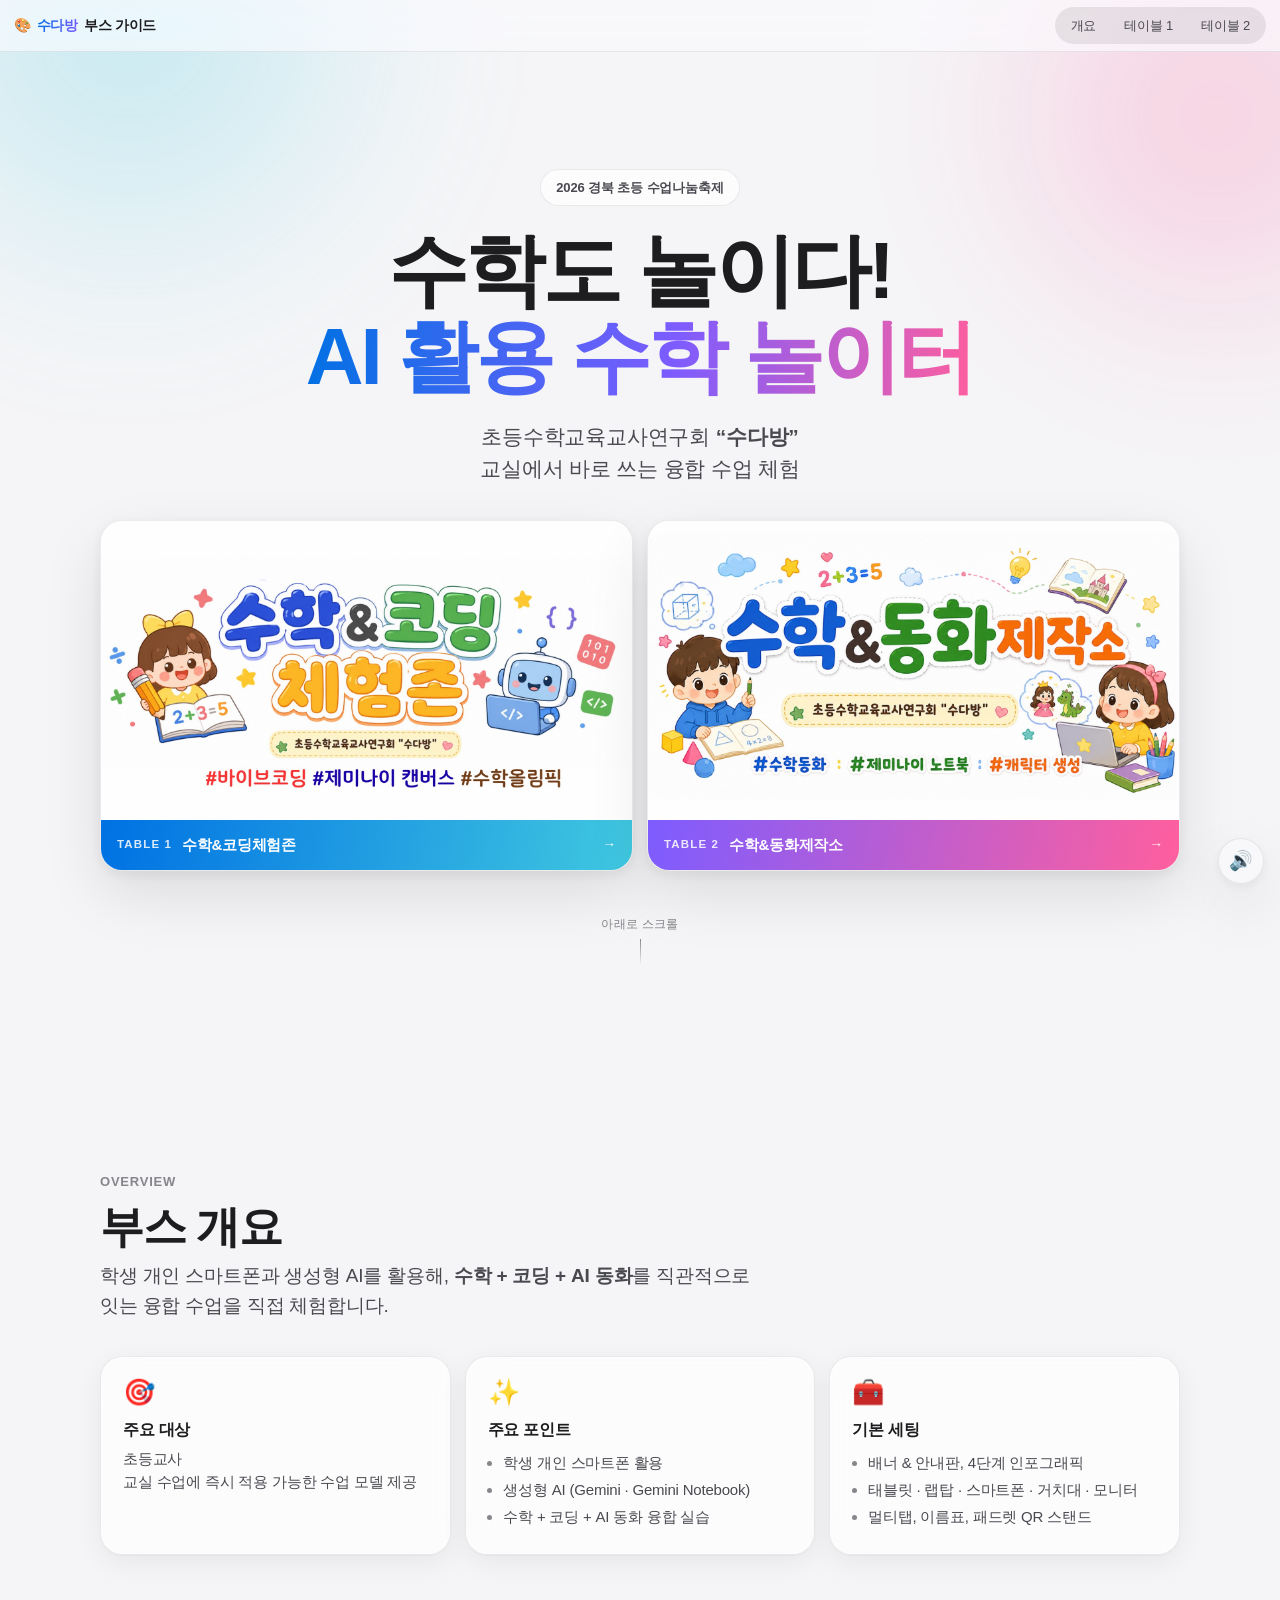
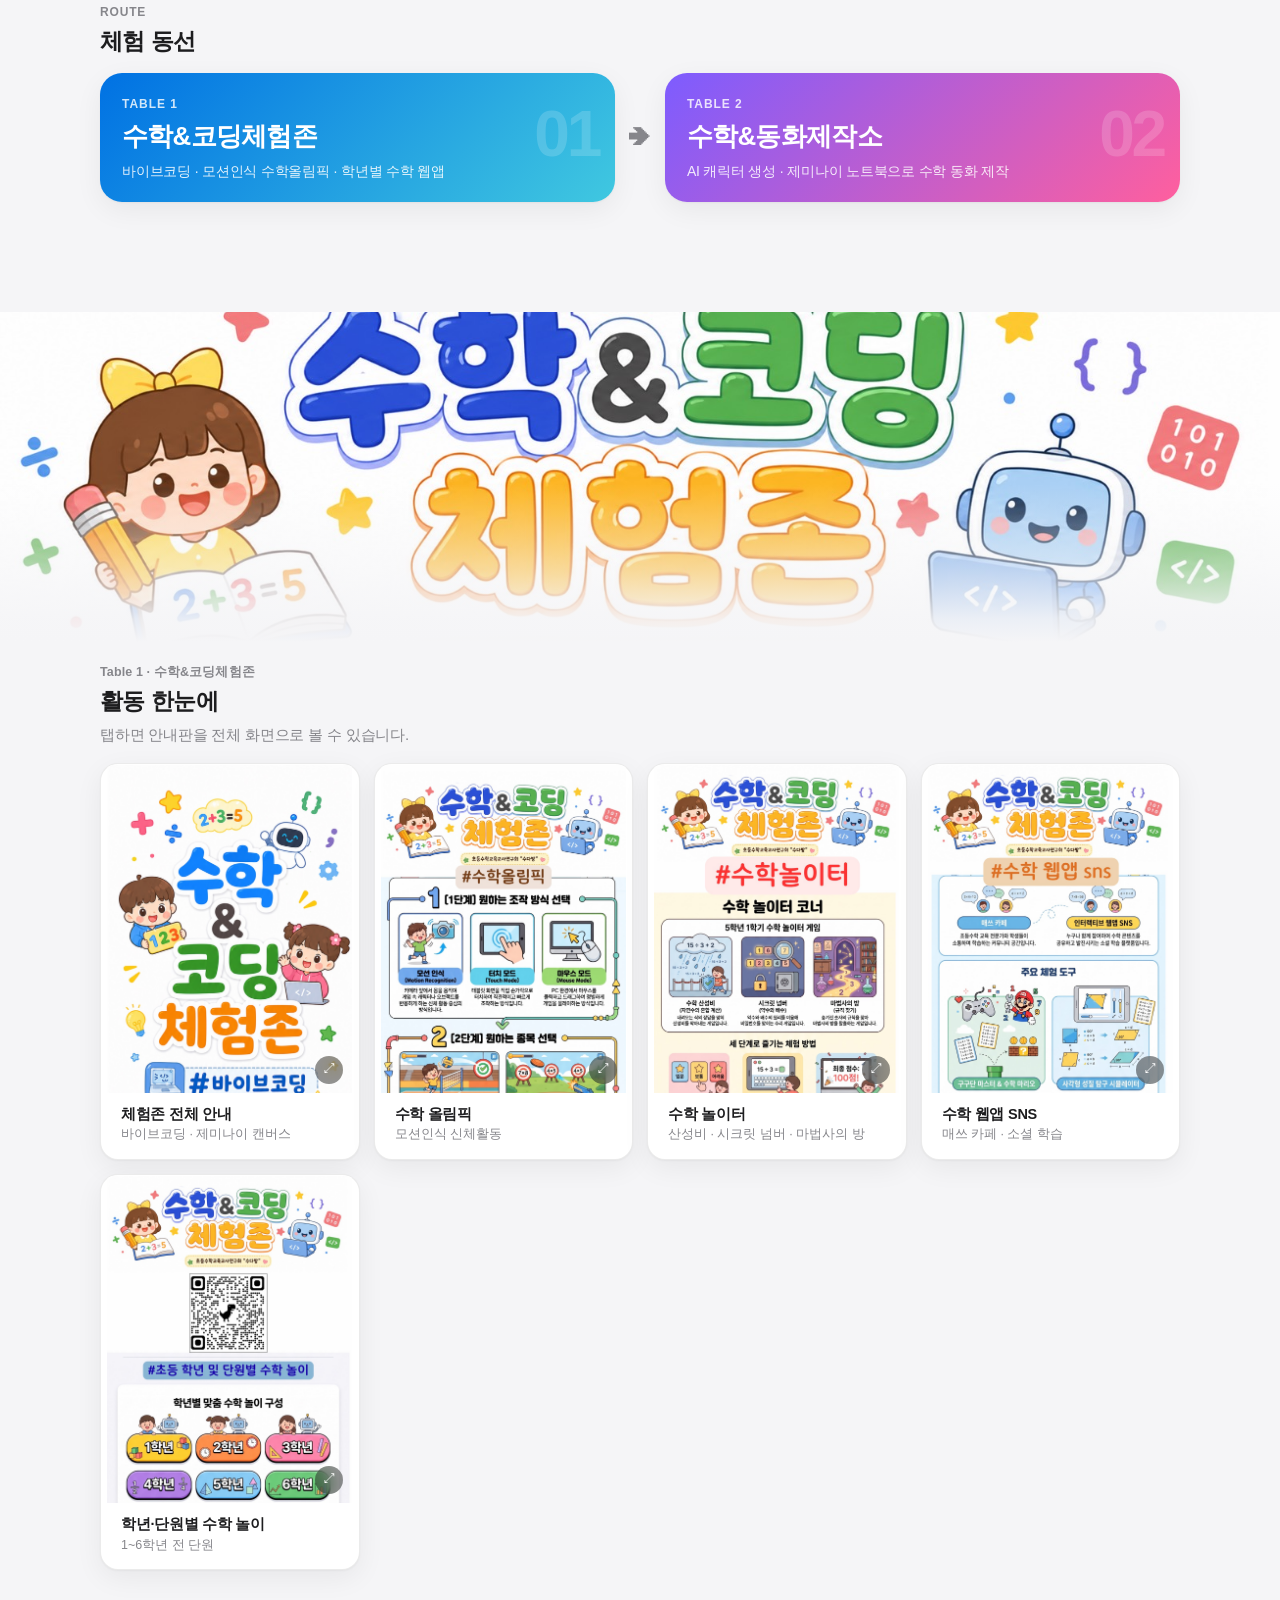
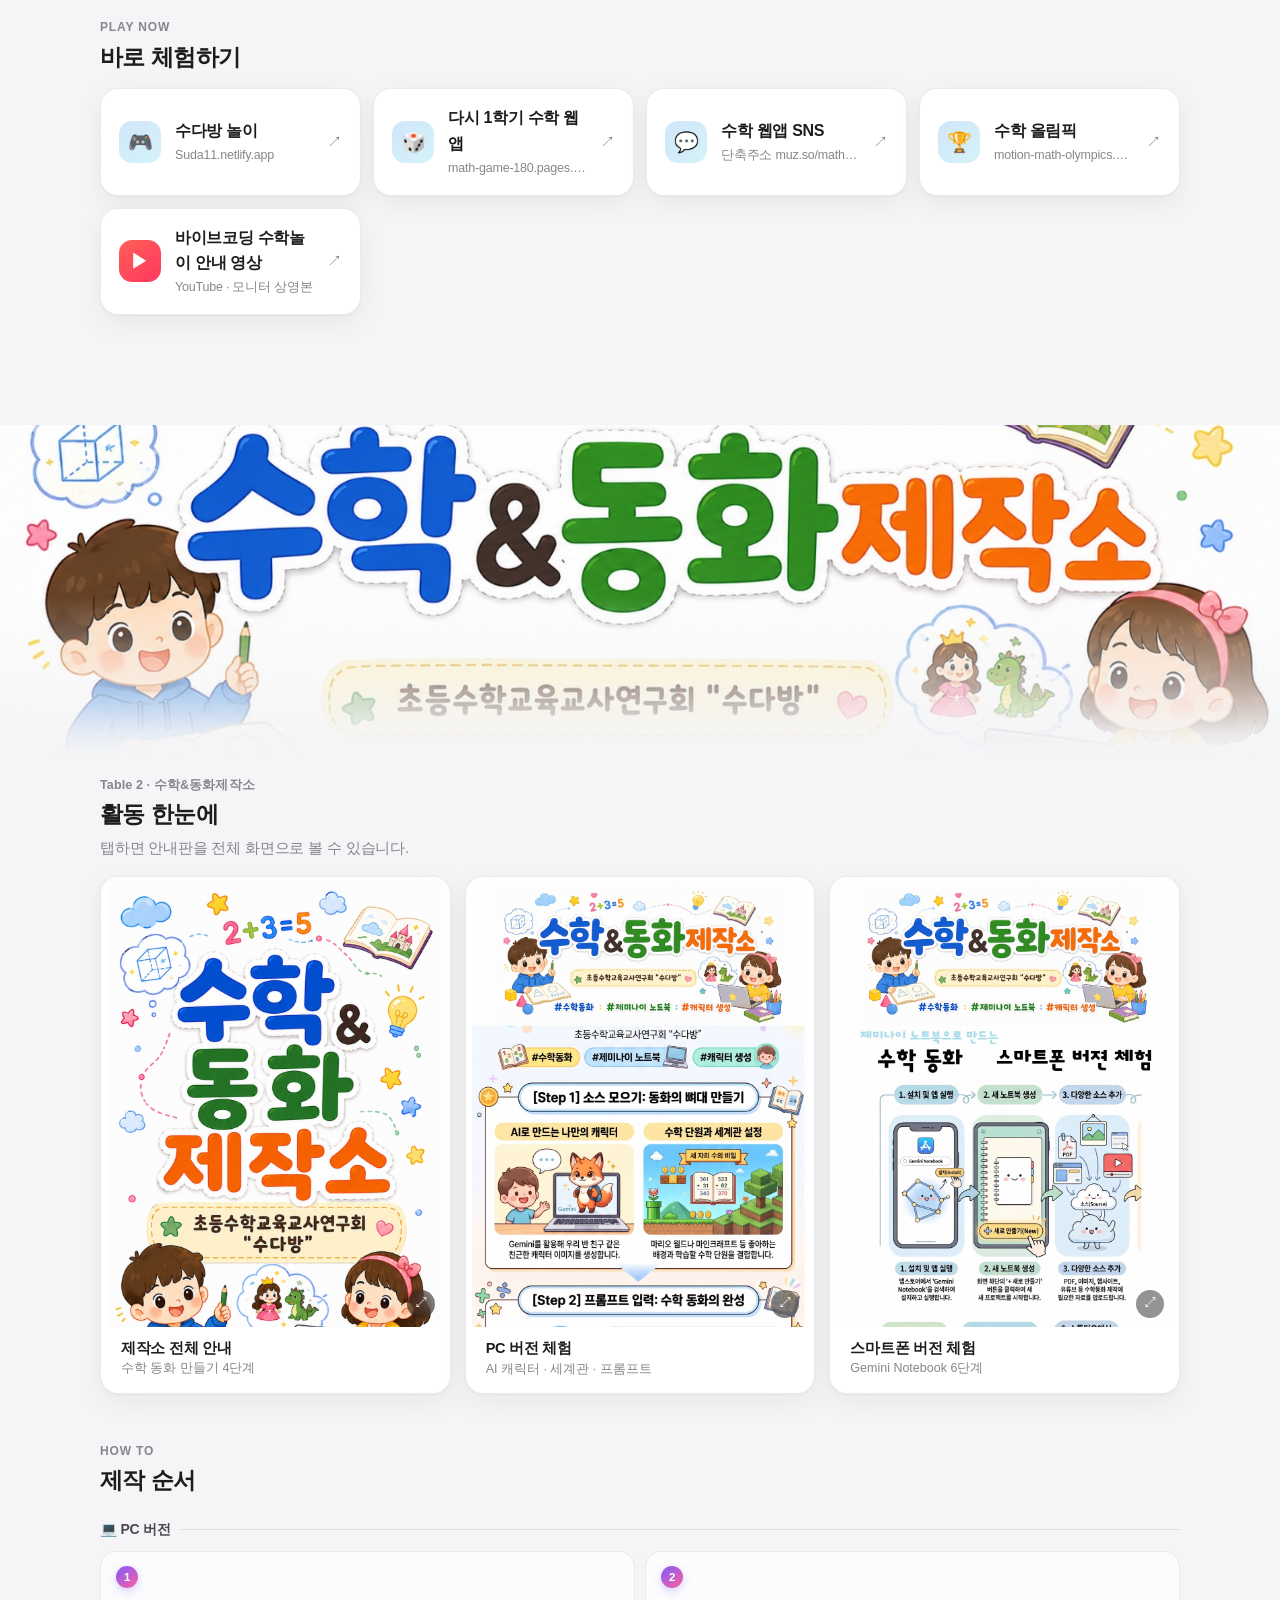
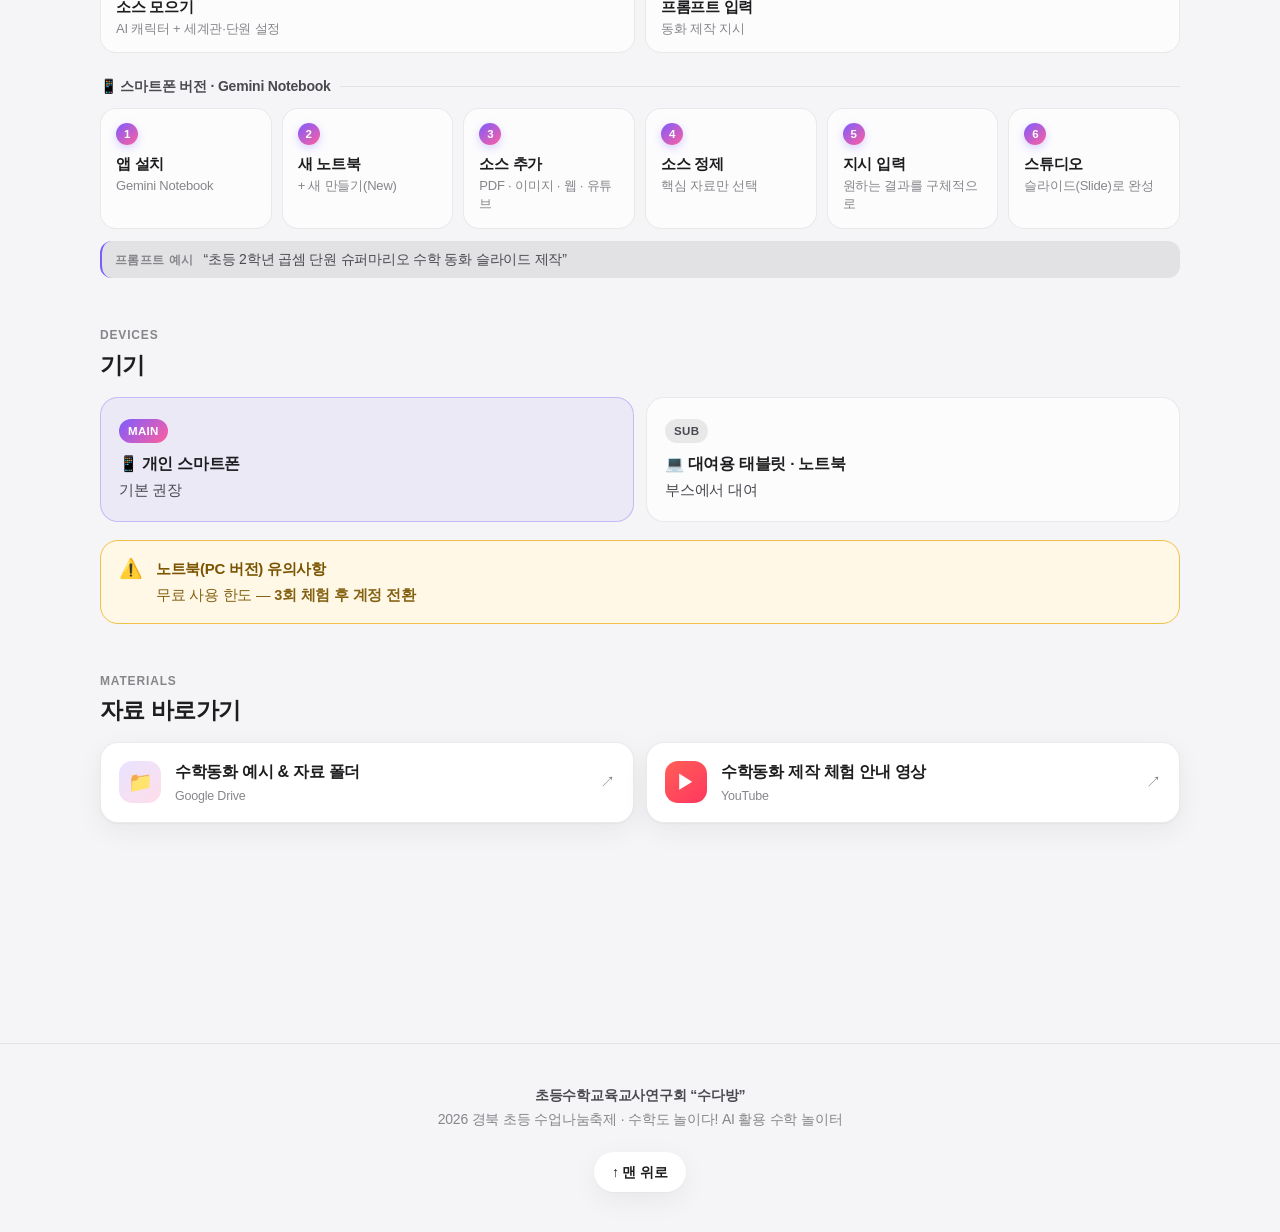
==== commit d6d11395: "썸네일 진입 카드 + 배너 배경화, 활동 중심으로 텍스트 축소 - 히어로 CTA를 썸네일1·2 이미지 카드로 교체 - 각 존 상단 배너를 전면 배경으로 깔고 페이지 배경으로 페이드" ====
--- a/index.html
+++ b/index.html
@@ -150,7 +150,29 @@
   -webkit-background-clip:text; background-clip:text; color:transparent;
 }
 .hero p{ margin:20px auto 0; font-size:clamp(16px,2.4vw,21px); color:var(--txt-2); max-width:34ch; line-height:1.55 }
-.hero__cta{ display:flex; flex-wrap:wrap; gap:11px; justify-content:center; margin-top:34px }
+
+/* 썸네일 진입 카드 */
+.hero__cards{
+  display:grid; gap:14px; margin:34px auto 0; text-align:left;
+  grid-template-columns:repeat(auto-fit,minmax(min(100%,340px),1fr));
+}
+.hcard{
+  display:block; border-radius:var(--r); overflow:hidden; background:#fff;
+  border:1px solid var(--sep); box-shadow:var(--shadow-lg);
+  transition:transform .28s var(--ease), box-shadow .3s var(--ease);
+}
+.hcard:hover{ transform:translateY(-4px) }
+.hcard:active{ transform:scale(.982) }
+.hcard img{ width:100%; height:auto; display:block }
+.hcard__b{
+  display:flex; align-items:center; gap:10px; padding:13px 16px; color:#fff;
+  font-size:15px; font-weight:620; letter-spacing:-.018em;
+}
+.hcard--1 .hcard__b{ background:linear-gradient(100deg,var(--t1a),var(--t1b)) }
+.hcard--2 .hcard__b{ background:linear-gradient(100deg,var(--t2a),var(--t2b)) }
+.hcard__b b{ font-size:11.5px; font-weight:800; letter-spacing:.1em; opacity:.85 }
+.hcard__b i{ margin-left:auto; font-style:normal; font-size:14px; opacity:.9; transition:transform .25s var(--ease) }
+.hcard:hover .hcard__b i{ transform:translateX(4px) }
 
 .btn{
   display:inline-flex; align-items:center; gap:8px; min-height:46px;
@@ -159,8 +181,6 @@
   will-change:transform;
 }
 .btn:active{ transform:scale(.955) }
-.btn--1{ color:#fff; background:linear-gradient(135deg,var(--t1a),var(--t1b)); box-shadow:0 6px 20px color-mix(in srgb, var(--t1a) 34%, transparent) }
-.btn--2{ color:#fff; background:linear-gradient(135deg,var(--t2a),var(--t2b)); box-shadow:0 6px 20px color-mix(in srgb, var(--t2a) 34%, transparent) }
 .btn--ghost{ background:var(--card-solid); color:var(--txt); box-shadow:var(--shadow) }
 
 .scrollhint{
@@ -206,25 +226,29 @@
 }
 @media (max-width:720px){ .flow__arrow{ width:100%; text-align:center; transform:rotate(90deg); padding:2px 0 } }
 
-/* ============ Table section header ============ */
-.tbl{ padding-top:clamp(54px,9vw,110px) }
-.tbl__banner{
-  border-radius:var(--r); overflow:hidden; background:#fff;
-  box-shadow:var(--shadow-lg); border:1px solid var(--sep); margin-bottom:26px;
-}
-.tbl__banner img{ width:100%; height:auto }
-.tags{ display:flex; flex-wrap:wrap; gap:7px; margin:0 0 18px }
-.tag{
-  font-size:13px; font-weight:600; letter-spacing:-.01em; padding:5px 12px; border-radius:99px;
-  border:1px solid transparent;
-}
-.t1 .tag{ color:var(--t1a); background:color-mix(in srgb, var(--t1a) 11%, transparent); border-color:color-mix(in srgb, var(--t1a) 22%, transparent) }
-.t2 .tag{ color:var(--t2a); background:color-mix(in srgb, var(--t2a) 11%, transparent); border-color:color-mix(in srgb, var(--t2a) 22%, transparent) }
-
-.rule{ height:1px; background:var(--sep); border:0; margin:clamp(34px,5vw,58px) 0 }
+/* ============ Table section header (배너를 배경으로 깔기) ============ */
+.tbl{ padding-top:0 }
+.tbl__hd{ position:relative; overflow:hidden; margin-bottom:clamp(6px,1.6vw,18px) }
+.tbl__hd img{ width:100%; height:auto; display:block }
+@media (min-width:820px){
+  .tbl__hd{ height:min(40vh,330px) }
+  .tbl__hd img{ height:100%; object-fit:cover; object-position:center 46% }
+}
+/* 아래쪽을 페이지 배경으로 녹여 배너가 '깔린' 느낌 */
+.tbl__hd::after{
+  content:""; position:absolute; inset:0; pointer-events:none;
+  background:linear-gradient(to bottom,
+    transparent 52%,
+    color-mix(in srgb, var(--bg) 55%, transparent) 78%,
+    color-mix(in srgb, var(--bg) 92%, transparent) 93%,
+    var(--bg) 100%);
+}
+.sr{ position:absolute; width:1px; height:1px; margin:-1px; padding:0; overflow:hidden; clip:rect(0 0 0 0); white-space:nowrap; border:0 }
 
 .sub{ margin:clamp(30px,4.4vw,48px) 0 16px }
+.sub--first{ margin-top:clamp(8px,1.8vw,20px) }
 .sub__k{ font-size:12px; font-weight:700; letter-spacing:.07em; text-transform:uppercase; color:var(--txt-3); margin:0 0 5px }
+.sub--first .sub__k{ text-transform:none; letter-spacing:.01em; font-size:12.5px }
 
 /* ============ Link cards ============ */
 .links{ display:grid; gap:12px; grid-template-columns:repeat(auto-fit,minmax(min(100%,250px),1fr)) }
@@ -272,43 +296,34 @@
 .poster__cap b{ display:block; font-size:14.5px; font-weight:620; letter-spacing:-.018em; line-height:1.35 }
 .poster__cap span{ display:block; font-size:12.5px; color:var(--txt-3); margin-top:2px; line-height:1.4 }
 
-/* ============ Feature list ============ */
-.feats{ display:grid; gap:10px }
-.feat{
-  display:flex; gap:14px; align-items:flex-start; padding:16px 18px;
-  background:var(--card); border:1px solid var(--sep); border-radius:18px;
-}
-.feat__ico{ flex:0 0 auto; font-size:20px; line-height:1.4 }
-.feat b{ display:block; font-size:15.5px; font-weight:620; letter-spacing:-.018em }
-.feat span{ display:block; font-size:14.5px; color:var(--txt-2); margin-top:2px; line-height:1.55 }
-
-/* ============ Steps ============ */
-.steps{ display:grid; gap:0; counter-reset:s }
-.step{
-  display:grid; grid-template-columns:34px 1fr; gap:16px; padding:0 0 22px; position:relative;
-}
-.step::before{
-  counter-increment:s; content:counter(s);
-  grid-row:1; grid-column:1; width:30px; height:30px; border-radius:50%;
-  display:grid; place-items:center; font-size:13px; font-weight:700; color:#fff;
-  background:linear-gradient(140deg,var(--t2a),var(--t2b)); box-shadow:0 3px 10px color-mix(in srgb,var(--t2a) 30%,transparent);
-  position:relative; z-index:1;
-}
-.step::after{
-  content:""; position:absolute; left:15px; top:32px; bottom:2px; width:1.5px;
-  background:linear-gradient(var(--sep-2), var(--sep)); border-radius:2px;
-}
-.step:last-child{ padding-bottom:0 }
-.step:last-child::after{ display:none }
-.step__tx{ padding-top:2px }
-.step__tx b{ display:block; font-size:16px; font-weight:640; letter-spacing:-.02em }
-.step__tx p{ margin:3px 0 0; font-size:15px; color:var(--txt-2); line-height:1.58 }
+/* ============ Compact steps ============ */
+.lane{
+  display:flex; align-items:center; gap:9px; margin:22px 0 10px;
+  font-size:14px; font-weight:650; letter-spacing:-.015em; color:var(--txt-2);
+}
+.lane::after{ content:""; flex:1 1 auto; height:1px; background:var(--sep) }
+.sgrid{ display:grid; gap:10px; grid-template-columns:repeat(auto-fit,minmax(168px,1fr)) }
+@media (max-width:600px){ .sgrid{ grid-template-columns:repeat(2,1fr); gap:9px } }
+.sitem{
+  padding:14px 15px; border-radius:16px;
+  background:var(--card); border:1px solid var(--sep);
+}
+.sitem i{
+  display:grid; place-items:center; width:22px; height:22px; border-radius:50%;
+  font-style:normal; font-size:11.5px; font-weight:700; color:#fff; margin-bottom:9px;
+  background:linear-gradient(140deg,var(--t2a),var(--t2b));
+  box-shadow:0 3px 9px color-mix(in srgb,var(--t2a) 28%,transparent);
+}
+.sitem b{ display:block; font-size:15px; font-weight:640; letter-spacing:-.02em; line-height:1.3 }
+.sitem span{ display:block; font-size:13px; color:var(--txt-3); margin-top:3px; line-height:1.45 }
 
 .quote{
   display:inline-block; margin-top:8px; font-size:14px; color:var(--txt-2);
   background:var(--sep); border-radius:12px; padding:8px 13px; line-height:1.5;
   border-left:2.5px solid var(--t2a);
 }
+.quote--wide{ display:block; margin-top:12px }
+.quote--wide b{ font-weight:700; color:var(--txt-3); font-size:12px; letter-spacing:.04em; margin-right:6px }
 
 /* ============ Warning ============ */
 .warn{
@@ -393,7 +408,7 @@
 
 /* ============ Print ============ */
 @media print{
-  .nav,.sfx,.scrollhint,.hero__cta,.lb{ display:none !important }
+  .nav,.sfx,.scrollhint,.lb{ display:none !important }
   body{ background:#fff; color:#000; font-size:11pt }
   .rv{ opacity:1; transform:none }
   .card,.link,.poster,.feat,.dev{ break-inside:avoid; box-shadow:none; border:1px solid #ddd; background:#fff }
@@ -420,9 +435,15 @@
     <div class="hero__badge">2026 경북 초등 수업나눔축제</div>
     <h1>수학도 놀이다!<br><em>AI 활용 수학 놀이터</em></h1>
     <p>초등수학교육교사연구회 <strong>“수다방”</strong><br>교실에서 바로 쓰는 융합 수업 체험</p>
-    <div class="hero__cta">
-      <a class="btn btn--1" href="#table1" data-sfx="tap">🕹️ 수학&amp;코딩체험존</a>
-      <a class="btn btn--2" href="#table2" data-sfx="tap">📚 수학&amp;동화제작소</a>
+    <div class="hero__cards">
+      <a class="hcard hcard--1" href="#table1" data-sfx="tap">
+        <img src="img/hero-table1.jpg" alt="수학&코딩체험존" width="1600" height="900">
+        <span class="hcard__b"><b>TABLE 1</b>수학&amp;코딩체험존<i>→</i></span>
+      </a>
+      <a class="hcard hcard--2" href="#table2" data-sfx="tap">
+        <img src="img/hero-table2.jpg" alt="수학&동화제작소" width="1600" height="900">
+        <span class="hcard__b"><b>TABLE 2</b>수학&amp;동화제작소<i>→</i></span>
+      </a>
     </div>
     <div class="scrollhint"><span>아래로 스크롤</span><i></i></div>
   </div>
@@ -485,96 +506,24 @@
 
 <!-- ══════════ 테이블 1 ══════════ -->
 <section class="sec tbl t1" id="table1">
+  <div class="tbl__hd">
+    <img src="img/hero-table1.jpg" alt="수학&코딩체험존 — #바이브코딩 #제미나이 캔버스 #수학올림픽" loading="lazy" width="1600" height="900">
+    <h2 class="sr">수학&amp;코딩체험존</h2>
+  </div>
   <div class="wrap">
-    <div class="tbl__banner rv"><img src="img/hero-table1.jpg" alt="수학&코딩체험존 배너" loading="lazy" width="1600" height="900"></div>
-
-    <p class="eyebrow rv">Table 1</p>
-    <h2 class="rv">수학&amp;코딩체험존</h2>
-    <div class="tags rv">
-      <span class="tag">#바이브코딩</span>
-      <span class="tag">#제미나이 캔버스</span>
-      <span class="tag">#수학올림픽</span>
-    </div>
-    <p class="lede rv">모니터로 안내 영상을 보고, 태블릿·랩탑·스마트폰으로 수학 웹앱을 직접 플레이하는 코너입니다.</p>
-
-    <div class="sub rv">
-      <p class="sub__k">Play now</p>
-      <h3>체험용 웹앱 바로가기</h3>
-      <p class="muted" style="font-size:15px;margin:4px 0 0">탭하면 새 창에서 바로 실행됩니다.</p>
-    </div>
-    <div class="links rv">
-      <a class="link" href="https://Suda11.netlify.app" target="_blank" rel="noopener" data-sfx="link">
-        <span class="link__ico">🎮</span>
-        <span class="link__tx"><b>수다방 놀이</b><span>Suda11.netlify.app</span></span>
-        <span class="link__arw">↗</span>
-      </a>
-      <a class="link" href="https://math-game-180.pages.dev/semester1/" target="_blank" rel="noopener" data-sfx="link">
-        <span class="link__ico">🎲</span>
-        <span class="link__tx"><b>다시 1학기 수학 웹앱</b><span>math-game-180.pages.dev</span></span>
-        <span class="link__arw">↗</span>
-      </a>
-      <a class="link" href="https://math-sns.vercel.app/" target="_blank" rel="noopener" data-sfx="link">
-        <span class="link__ico">💬</span>
-        <span class="link__tx"><b>수학 웹앱 SNS</b><span>단축주소 muz.so/mathsns</span></span>
-        <span class="link__arw">↗</span>
-      </a>
-      <a class="link" href="https://motion-math-olympics.vercel.app/" target="_blank" rel="noopener" data-sfx="link">
-        <span class="link__ico">🏆</span>
-        <span class="link__tx"><b>수학 올림픽</b><span>motion-math-olympics.vercel.app</span></span>
-        <span class="link__arw">↗</span>
-      </a>
-      <a class="link link--video" href="https://www.youtube.com/watch?v=5dc-b1eIc68" target="_blank" rel="noopener" data-sfx="link">
-        <span class="link__ico">▶</span>
-        <span class="link__tx"><b>바이브코딩 수학놀이 안내 영상</b><span>YouTube · 모니터 상영본</span></span>
-        <span class="link__arw">↗</span>
-      </a>
-    </div>
-
-    <div class="sub rv">
-      <p class="sub__k">Hands-on</p>
-      <h3>체험 코너</h3>
-    </div>
-    <div class="feats rv">
-      <div class="feat">
-        <span class="feat__ico">🧩</span>
-        <div><b>바이브코딩 &amp; 제미나이 캔버스</b>
-        <span>보드판 · 키워드 카드 · 마커로 코딩 아이디어를 구성하고, 거치대에 올린 스마트폰으로 제미나이 캔버스에 업로드해 결과를 확인합니다.</span></div>
-      </div>
-      <div class="feat">
-        <span class="feat__ico">🤸</span>
-        <div><b>모션인식 &amp; 신체활동 — 수학 올림픽</b>
-        <span>카메라로 몸을 움직여 캐릭터를 조작합니다. <strong>모션 인식 · 터치 모드 · 마우스 모드</strong> 중 선택 가능. 종목: 네자리수 스파이크, 구구단 클레이 사격.</span></div>
-      </div>
-      <div class="feat">
-        <span class="feat__ico">📐</span>
-        <div><b>수학 놀이터</b>
-        <span>수학 산성비(혼합 계산) · 시크릿 넘버(약수와 배수 추리) · 마법사의 방(규칙 찾기 방탈출).</span></div>
-      </div>
-      <div class="feat">
-        <span class="feat__ico">💬</span>
-        <div><b>수학 웹앱 SNS</b>
-        <span>매쓰 카페 커뮤니티, 인터랙티브 소셜 학습 플랫폼. 구구단 마스터 &amp; 수학 마리오, 사각형 성질 탐구 시뮬레이터 체험.</span></div>
-      </div>
-      <div class="feat">
-        <span class="feat__ico">🎒</span>
-        <div><b>학년 및 단원별 수학 놀이</b>
-        <span>1~6학년 전 학년, 단원별 핵심 개념을 시각적인 게임 인터페이스로 체험합니다.</span></div>
-      </div>
-    </div>
-
-    <div class="sub rv">
-      <p class="sub__k">Guide</p>
-      <h3>안내판 &amp; 인포그래픽</h3>
-      <p class="muted" style="font-size:15px;margin:4px 0 0">탭하면 전체 화면으로 크게 볼 수 있습니다.</p>
+    <div class="sub sub--first rv">
+      <p class="sub__k">Table 1 · 수학&amp;코딩체험존</p>
+      <h3>활동 한눈에</h3>
+      <p class="muted" style="font-size:15px;margin:4px 0 0">탭하면 안내판을 전체 화면으로 볼 수 있습니다.</p>
     </div>
     <div class="posters rv">
-      <button class="poster" data-src="img/zone-overview.jpg" data-cap="수학&코딩체험존 — 부스 전체 안내 배너" data-sfx="open">
-        <span class="poster__img"><img src="img/zone-overview.jpg" alt="수학&코딩체험존 전체 안내 배너" loading="lazy"><span class="poster__zoom">⤢</span></span>
-        <span class="poster__cap"><b>체험존 안내 배너</b><span>테이블 1 전체 구성</span></span>
+      <button class="poster" data-src="img/zone-overview.jpg" data-cap="수학&코딩체험존 — 부스 전체 안내" data-sfx="open">
+        <span class="poster__img"><img src="img/zone-overview.jpg" alt="수학&코딩체험존 전체 안내" loading="lazy"><span class="poster__zoom">⤢</span></span>
+        <span class="poster__cap"><b>체험존 전체 안내</b><span>바이브코딩 · 제미나이 캔버스</span></span>
       </button>
       <button class="poster" data-src="img/zone-olympics.jpg" data-cap="수학 올림픽 — 조작 방식 선택 → 종목 선택" data-sfx="open">
         <span class="poster__img"><img src="img/zone-olympics.jpg" alt="수학 올림픽 안내" loading="lazy"><span class="poster__zoom">⤢</span></span>
-        <span class="poster__cap"><b>수학 올림픽</b><span>모션·터치·마우스 / 2종목</span></span>
+        <span class="poster__cap"><b>수학 올림픽</b><span>모션인식 신체활동</span></span>
       </button>
       <button class="poster" data-src="img/zone-playground.jpg" data-cap="수학 놀이터 — 수학 산성비 · 시크릿 넘버 · 마법사의 방" data-sfx="open">
         <span class="poster__img"><img src="img/zone-playground.jpg" alt="수학 놀이터 안내" loading="lazy"><span class="poster__zoom">⤢</span></span>
@@ -589,31 +538,107 @@
         <span class="poster__cap"><b>학년·단원별 수학 놀이</b><span>1~6학년 전 단원</span></span>
       </button>
     </div>
+
+    <div class="sub rv">
+      <p class="sub__k">Play now</p>
+      <h3>바로 체험하기</h3>
+    </div>
+    <div class="links rv">
+      <a class="link" href="https://Suda11.netlify.app" target="_blank" rel="noopener" data-sfx="link">
+        <span class="link__ico">🎮</span>
+        <span class="link__tx"><b>수다방 놀이</b><span>Suda11.netlify.app</span></span>
+        <span class="link__arw">↗</span>
+      </a>
+      <a class="link" href="https://math-game-180.pages.dev/semester1/" target="_blank" rel="noopener" data-sfx="link">
+        <span class="link__ico">🎲</span>
+        <span class="link__tx"><b>다시 1학기 수학 웹앱</b><span>math-game-180.pages.dev</span></span>
+        <span class="link__arw">↗</span>
+      </a>
+      <a class="link" href="https://math-sns.vercel.app/" target="_blank" rel="noopener" data-sfx="link">
+        <span class="link__ico">💬</span>
+        <span class="link__tx"><b>수학 웹앱 SNS</b><span>단축주소 muz.so/mathsns</span></span>
+        <span class="link__arw">↗</span>
+      </a>
+      <a class="link" href="https://motion-math-olympics.vercel.app/" target="_blank" rel="noopener" data-sfx="link">
+        <span class="link__ico">🏆</span>
+        <span class="link__tx"><b>수학 올림픽</b><span>motion-math-olympics.vercel.app</span></span>
+        <span class="link__arw">↗</span>
+      </a>
+      <a class="link link--video" href="https://www.youtube.com/watch?v=5dc-b1eIc68" target="_blank" rel="noopener" data-sfx="link">
+        <span class="link__ico">▶</span>
+        <span class="link__tx"><b>바이브코딩 수학놀이 안내 영상</b><span>YouTube · 모니터 상영본</span></span>
+        <span class="link__arw">↗</span>
+      </a>
+    </div>
   </div>
 </section>
 
 <!-- ══════════ 테이블 2 ══════════ -->
 <section class="sec tbl t2" id="table2">
+  <div class="tbl__hd">
+    <img src="img/hero-table2.jpg" alt="수학&동화제작소 — #수학동화 #제미나이 노트북 #캐릭터 생성" loading="lazy" width="1600" height="900">
+    <h2 class="sr">수학&amp;동화제작소</h2>
+  </div>
   <div class="wrap">
-    <hr class="rule">
-    <div class="tbl__banner rv"><img src="img/hero-table2.jpg" alt="수학&동화제작소 배너" loading="lazy" width="1600" height="900"></div>
-
-    <p class="eyebrow rv">Table 2</p>
-    <h2 class="rv">수학&amp;동화제작소</h2>
-    <div class="tags rv">
-      <span class="tag">#수학동화</span>
-      <span class="tag">#제미나이 노트북</span>
-      <span class="tag">#캐릭터 생성</span>
-    </div>
-    <p class="lede rv">AI로 우리 반 친구 같은 캐릭터를 만들고, 좋아하는 세계관에 수학 단원을 얹어 나만의 수학 동화를 완성합니다.</p>
+    <div class="sub sub--first rv">
+      <p class="sub__k">Table 2 · 수학&amp;동화제작소</p>
+      <h3>활동 한눈에</h3>
+      <p class="muted" style="font-size:15px;margin:4px 0 0">탭하면 안내판을 전체 화면으로 볼 수 있습니다.</p>
+    </div>
+    <div class="posters rv">
+      <button class="poster" data-src="img/studio-overview.jpg" data-cap="수학&동화제작소 — 부스 전체 안내" data-sfx="open">
+        <span class="poster__img"><img src="img/studio-overview.jpg" alt="수학&동화제작소 전체 안내" loading="lazy"><span class="poster__zoom">⤢</span></span>
+        <span class="poster__cap"><b>제작소 전체 안내</b><span>수학 동화 만들기 4단계</span></span>
+      </button>
+      <button class="poster" data-src="img/studio-pc.jpg" data-cap="PC 버전 체험 — Step 1 소스 모으기 → Step 2 프롬프트 입력" data-sfx="open">
+        <span class="poster__img"><img src="img/studio-pc.jpg" alt="PC 버전 체험 안내" loading="lazy"><span class="poster__zoom">⤢</span></span>
+        <span class="poster__cap"><b>PC 버전 체험</b><span>AI 캐릭터 · 세계관 · 프롬프트</span></span>
+      </button>
+      <button class="poster" data-src="img/studio-mobile.jpg" data-cap="스마트폰 버전 체험 — Gemini Notebook 6단계" data-sfx="open">
+        <span class="poster__img"><img src="img/studio-mobile.jpg" alt="스마트폰 버전 체험 안내" loading="lazy"><span class="poster__zoom">⤢</span></span>
+        <span class="poster__cap"><b>스마트폰 버전 체험</b><span>Gemini Notebook 6단계</span></span>
+      </button>
+    </div>
 
     <div class="sub rv">
-      <p class="sub__k">Exhibition</p>
-      <h3>전시 코너</h3>
-    </div>
-    <div class="feats rv" style="margin-bottom:12px">
-      <div class="feat"><span class="feat__ico">🖼️</span><div><b>전시물</b>
-        <span>수학 동화 만들기 4단계 인포그래픽 · AI로 만든 학생 캐릭터 예시 · 슬라이드 예시 출력물(마리오, 마인크래프트 테마 등)</span></div></div>
+      <p class="sub__k">How to</p>
+      <h3>제작 순서</h3>
+    </div>
+
+    <p class="lane rv">💻 PC 버전</p>
+    <div class="sgrid rv">
+      <div class="sitem"><i>1</i><b>소스 모으기</b><span>AI 캐릭터 + 세계관·단원 설정</span></div>
+      <div class="sitem"><i>2</i><b>프롬프트 입력</b><span>동화 제작 지시</span></div>
+    </div>
+
+    <p class="lane rv">📱 스마트폰 버전 · Gemini Notebook</p>
+    <div class="sgrid rv">
+      <div class="sitem"><i>1</i><b>앱 설치</b><span>Gemini Notebook</span></div>
+      <div class="sitem"><i>2</i><b>새 노트북</b><span>+ 새 만들기(New)</span></div>
+      <div class="sitem"><i>3</i><b>소스 추가</b><span>PDF · 이미지 · 웹 · 유튜브</span></div>
+      <div class="sitem"><i>4</i><b>소스 정제</b><span>핵심 자료만 선택</span></div>
+      <div class="sitem"><i>5</i><b>지시 입력</b><span>원하는 결과를 구체적으로</span></div>
+      <div class="sitem"><i>6</i><b>스튜디오</b><span>슬라이드(Slide)로 완성</span></div>
+    </div>
+    <p class="quote quote--wide rv"><b>프롬프트 예시</b> “초등 2학년 곱셈 단원 슈퍼마리오 수학 동화 슬라이드 제작”</p>
+
+    <div class="sub rv">
+      <p class="sub__k">Devices</p>
+      <h3>기기</h3>
+    </div>
+    <div class="devs rv">
+      <div class="dev dev--main"><span class="pill">MAIN</span><b>📱 개인 스마트폰</b><span>기본 권장</span></div>
+      <div class="dev"><span class="pill">SUB</span><b>💻 대여용 태블릿 · 노트북</b><span>부스에서 대여</span></div>
+    </div>
+    <div class="warn rv">
+      <span style="font-size:19px;line-height:1.3">⚠️</span>
+      <div><b>노트북(PC 버전) 유의사항</b>
+      <p>무료 사용 한도 — <strong>3회 체험 후 계정 전환</strong></p></div>
+    </div>
+
+    <div class="sub rv">
+      <p class="sub__k">Materials</p>
+      <h3>자료 바로가기</h3>
     </div>
     <div class="links rv">
       <a class="link" href="https://drive.google.com/drive/folders/1bU9qbx4ymnfs-NqPjFu6iB1A3t8jz-LW?usp=sharing" target="_blank" rel="noopener" data-sfx="link">
@@ -626,82 +651,6 @@
         <span class="link__tx"><b>수학동화 제작 체험 안내 영상</b><span>YouTube</span></span>
         <span class="link__arw">↗</span>
       </a>
-    </div>
-
-    <div class="sub rv">
-      <p class="sub__k">Devices</p>
-      <h3>기기 운영 방법</h3>
-    </div>
-    <div class="devs rv">
-      <div class="dev dev--main">
-        <span class="pill">MAIN</span>
-        <b>📱 개인 스마트폰</b>
-        <span>기본 권장. 앱 설치 후 바로 체험할 수 있어 가장 빠릅니다.</span>
-      </div>
-      <div class="dev">
-        <span class="pill">SUB</span>
-        <b>💻 대여용 태블릿 / 노트북</b>
-        <span>스마트폰 사용이 어려운 경우 부스에서 대여합니다.</span>
-      </div>
-    </div>
-    <div class="warn rv">
-      <span style="font-size:19px;line-height:1.3">⚠️</span>
-      <div><b>노트북(PC 버전) 사용 시 유의사항</b>
-      <p>무료 사용 한도로 인해 <strong>3회 체험 후 계정을 전환(교체)</strong>해주어야 합니다.</p></div>
-    </div>
-
-    <div class="sub rv">
-      <p class="sub__k">PC version</p>
-      <h3>PC 버전 체험</h3>
-    </div>
-    <div class="grid grid--2 rv">
-      <div class="card">
-        <span class="card__ico">🧱</span>
-        <h4>Step 1. 소스 모으기 — 동화의 뼈대 만들기</h4>
-        <ul>
-          <li><strong>AI로 만드는 나만의 캐릭터</strong> — Gemini로 우리 반 친구 같은 캐릭터 이미지 생성</li>
-          <li><strong>수학 단원과 세계관 설정</strong> — 마리오 월드, 마인크래프트 등 좋아하는 배경 + 학습할 수학 단원 결합</li>
-        </ul>
-      </div>
-      <div class="card">
-        <span class="card__ico">⌨️</span>
-        <h4>Step 2. 프롬프트 입력 — 수학 동화의 완성</h4>
-        <p>설정한 캐릭터와 배경 소스를 바탕으로 AI에게 제작 프롬프트를 입력합니다.</p>
-        <p class="quote">“초등 1학년 2학기 세자리수 슬라이드 제작 — 귀여운, 흰색 배경, 초등스러운 슈퍼마리오 수학만화로 제작”</p>
-      </div>
-    </div>
-
-    <div class="sub rv">
-      <p class="sub__k">Mobile version</p>
-      <h3>스마트폰 버전 체험</h3>
-    </div>
-    <div class="steps rv">
-      <div class="step"><div class="step__tx"><b>설치 및 앱 실행</b><p>앱스토어 / 플레이스토어에서 <strong>Gemini Notebook</strong> 검색 후 설치·실행</p></div></div>
-      <div class="step"><div class="step__tx"><b>새 노트북 생성</b><p>화면 하단 <strong>+ 새 만들기(New)</strong> 버튼으로 새 프로젝트 시작</p></div></div>
-      <div class="step"><div class="step__tx"><b>다양한 소스 추가</b><p>PDF · 이미지 · 웹사이트 · 유튜브 등 동화 제작에 필요한 자료 업로드</p></div></div>
-      <div class="step"><div class="step__tx"><b>핵심 소스 정제</b><p>추가한 자료 중 교재 제작에 실제로 사용할 핵심 소스만 선택</p></div></div>
-      <div class="step"><div class="step__tx"><b>구체적인 지시 입력</b><p>채팅창에 원하는 결과를 구체적으로 입력합니다.</p><p class="quote">“초등 2학년 곱셈 단원 슈퍼마리오 수학 동화 슬라이드 제작”</p></div></div>
-      <div class="step"><div class="step__tx"><b>스튜디오에서 최종 제작</b><p><strong>슬라이드(Slide)</strong> 기능으로 교재와 동화 완성</p></div></div>
-    </div>
-
-    <div class="sub rv">
-      <p class="sub__k">Guide</p>
-      <h3>안내판 &amp; 인포그래픽</h3>
-      <p class="muted" style="font-size:15px;margin:4px 0 0">탭하면 전체 화면으로 크게 볼 수 있습니다.</p>
-    </div>
-    <div class="posters rv">
-      <button class="poster" data-src="img/studio-overview.jpg" data-cap="수학&동화제작소 — 부스 전체 안내 배너" data-sfx="open">
-        <span class="poster__img"><img src="img/studio-overview.jpg" alt="수학&동화제작소 전체 안내 배너" loading="lazy"><span class="poster__zoom">⤢</span></span>
-        <span class="poster__cap"><b>제작소 안내 배너</b><span>테이블 2 전체 구성</span></span>
-      </button>
-      <button class="poster" data-src="img/studio-pc.jpg" data-cap="PC 버전 체험 — Step 1 소스 모으기 → Step 2 프롬프트 입력" data-sfx="open">
-        <span class="poster__img"><img src="img/studio-pc.jpg" alt="PC 버전 체험 안내" loading="lazy"><span class="poster__zoom">⤢</span></span>
-        <span class="poster__cap"><b>PC 버전 체험</b><span>Step 1 → Step 2</span></span>
-      </button>
-      <button class="poster" data-src="img/studio-mobile.jpg" data-cap="스마트폰 버전 체험 — Gemini Notebook 6단계" data-sfx="open">
-        <span class="poster__img"><img src="img/studio-mobile.jpg" alt="스마트폰 버전 체험 안내" loading="lazy"><span class="poster__zoom">⤢</span></span>
-        <span class="poster__cap"><b>스마트폰 버전 체험</b><span>Gemini Notebook 6단계</span></span>
-      </button>
     </div>
   </div>
 </section>
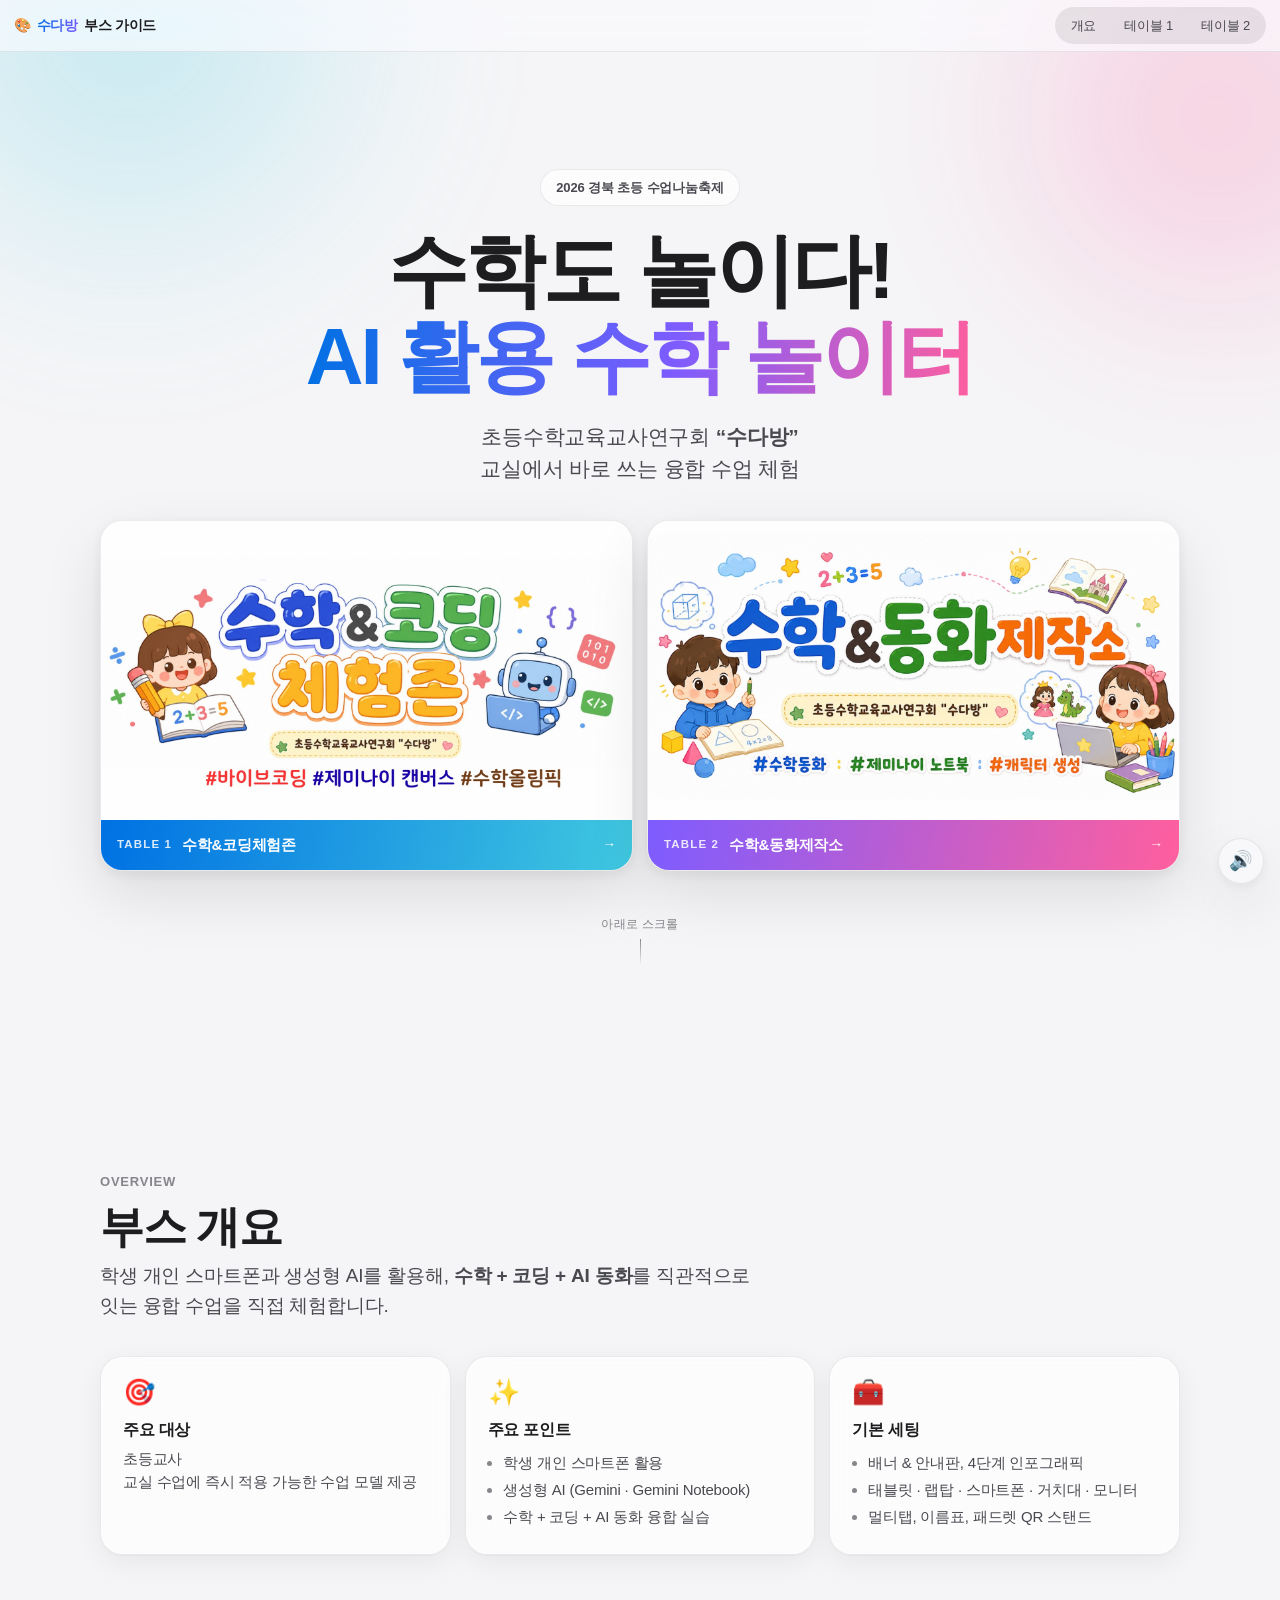
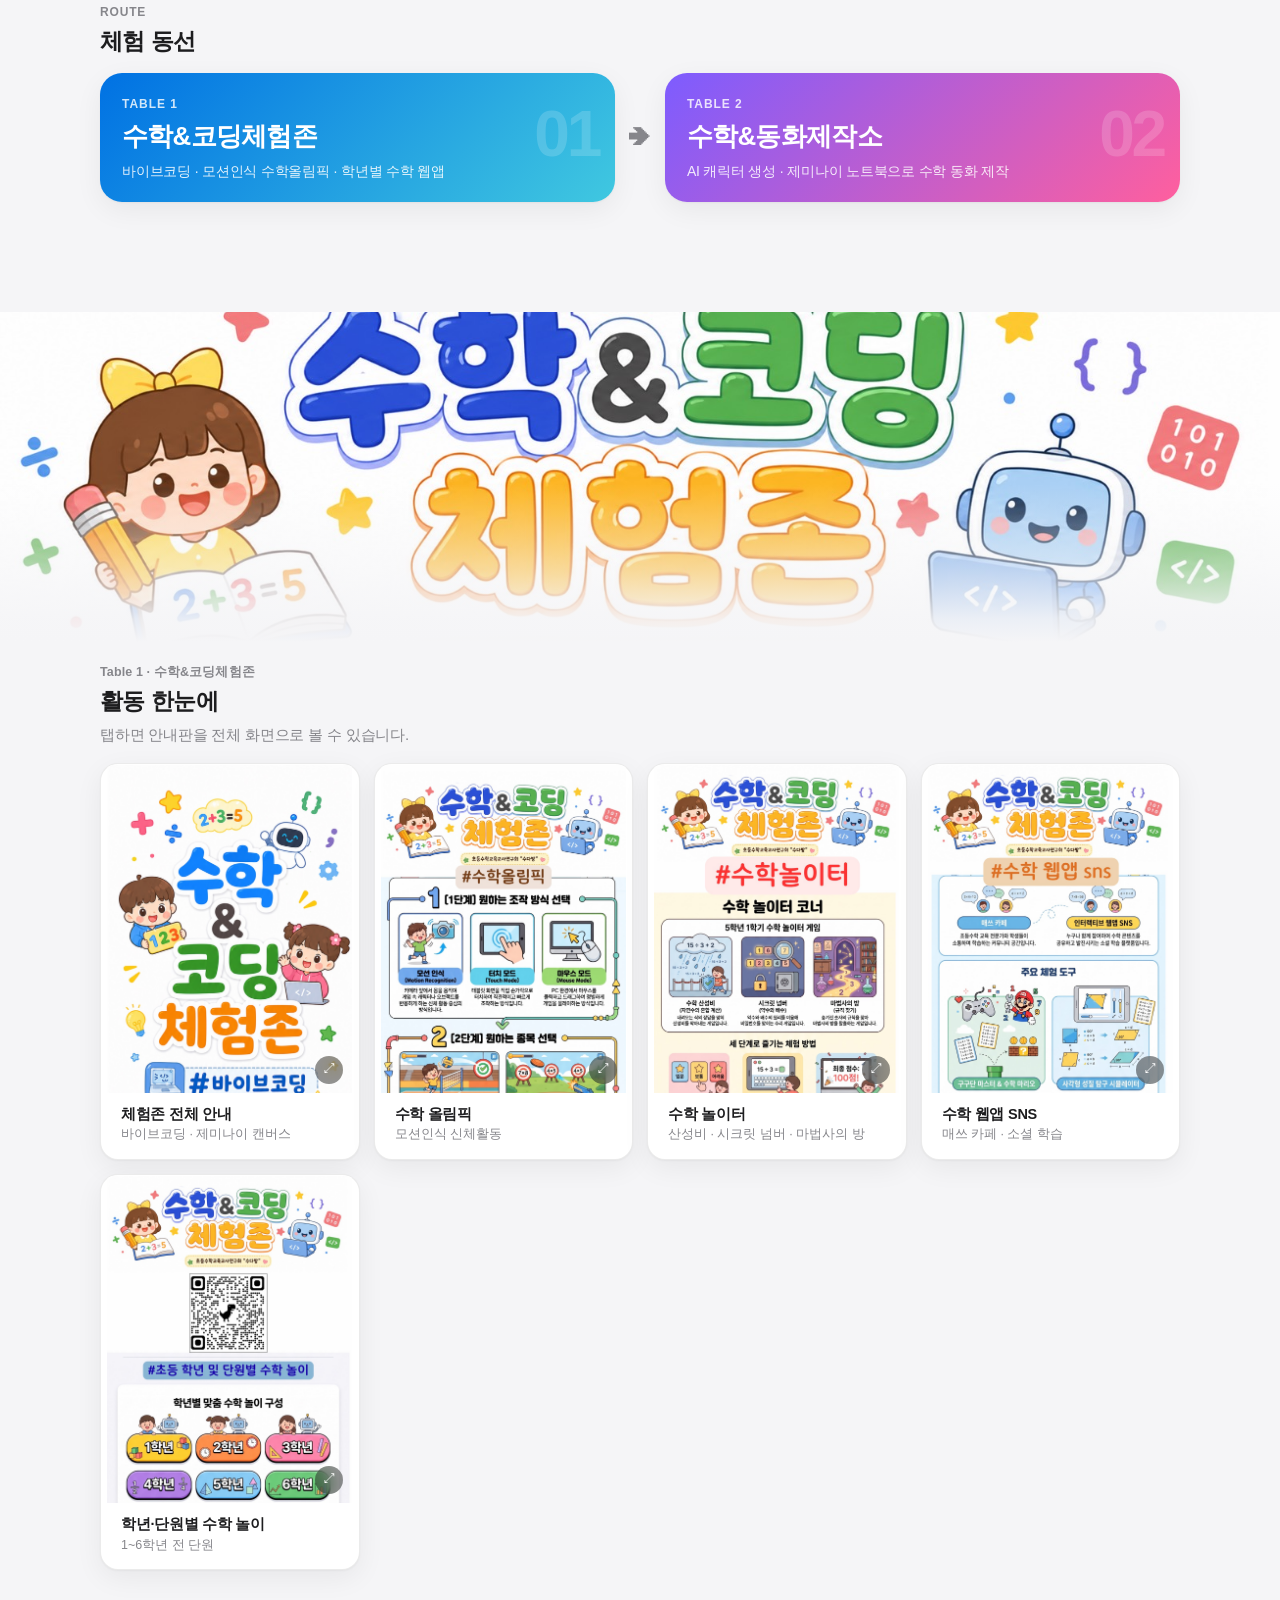
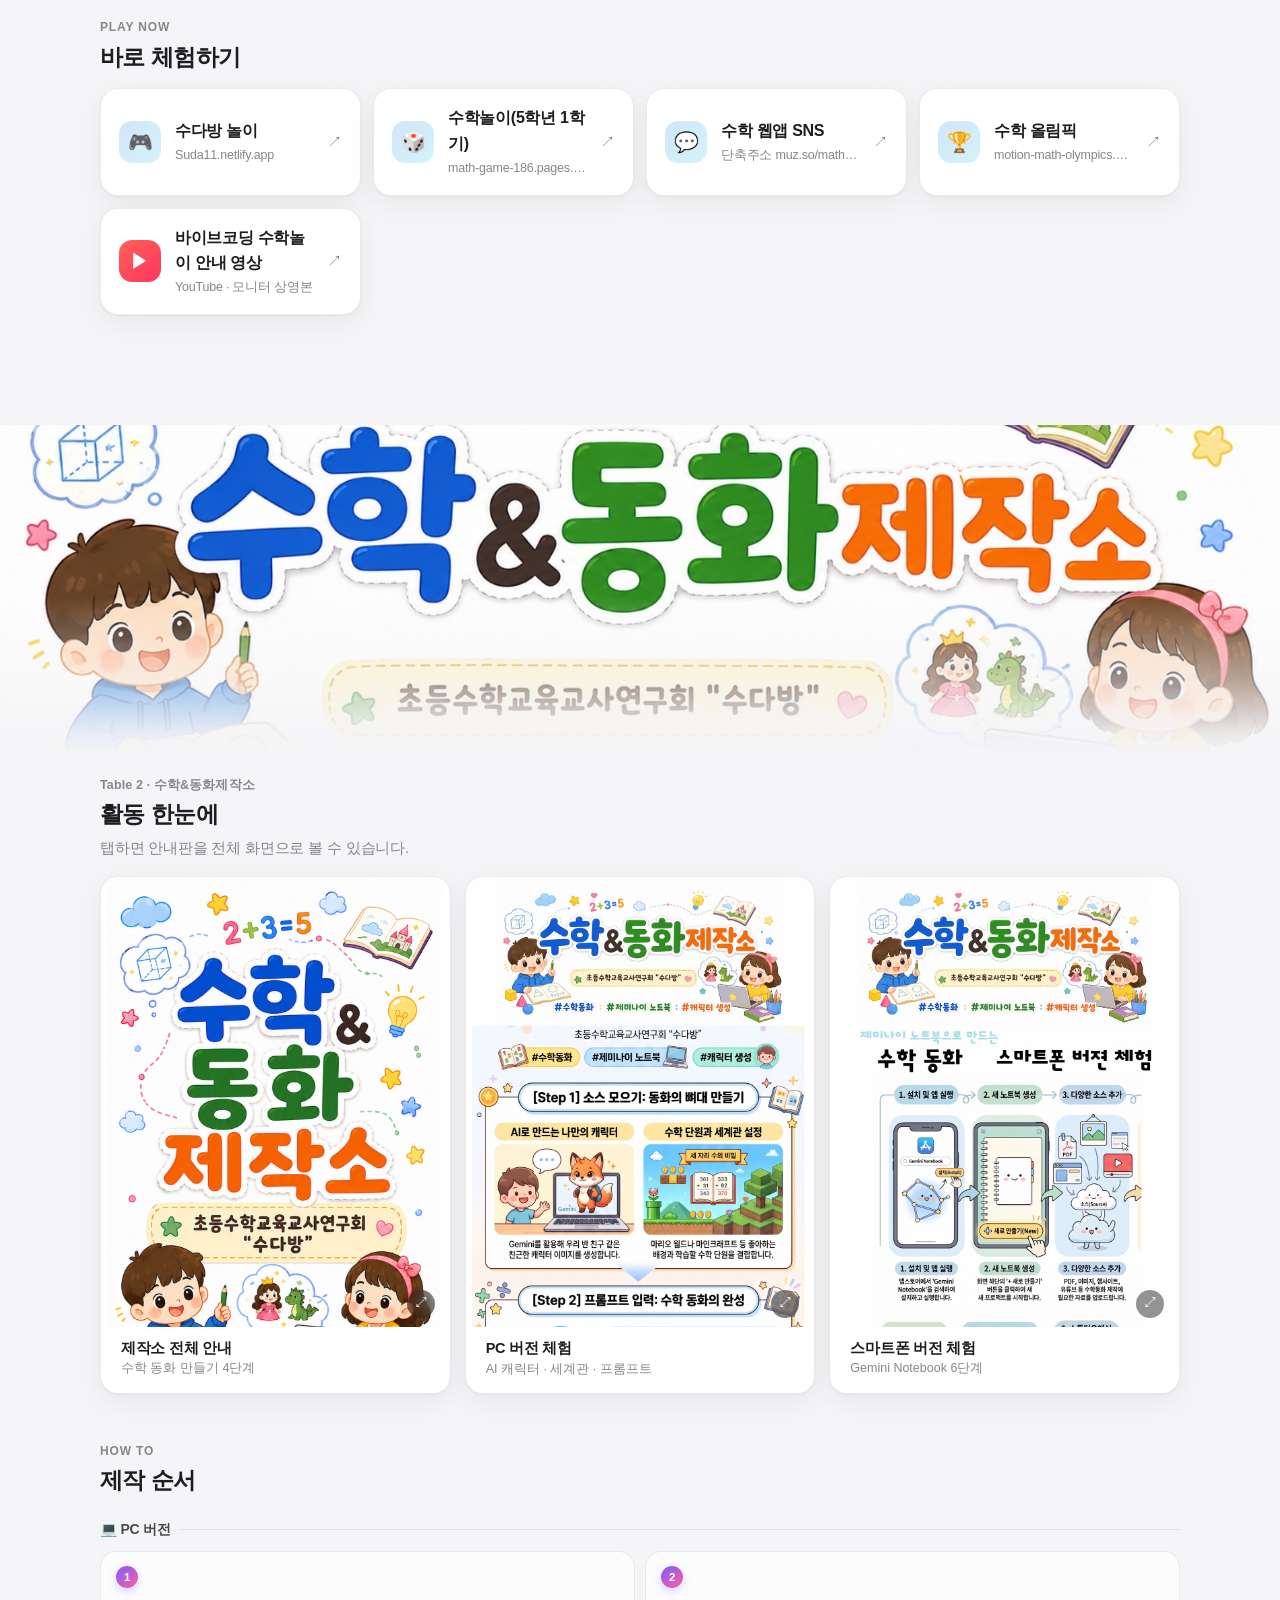
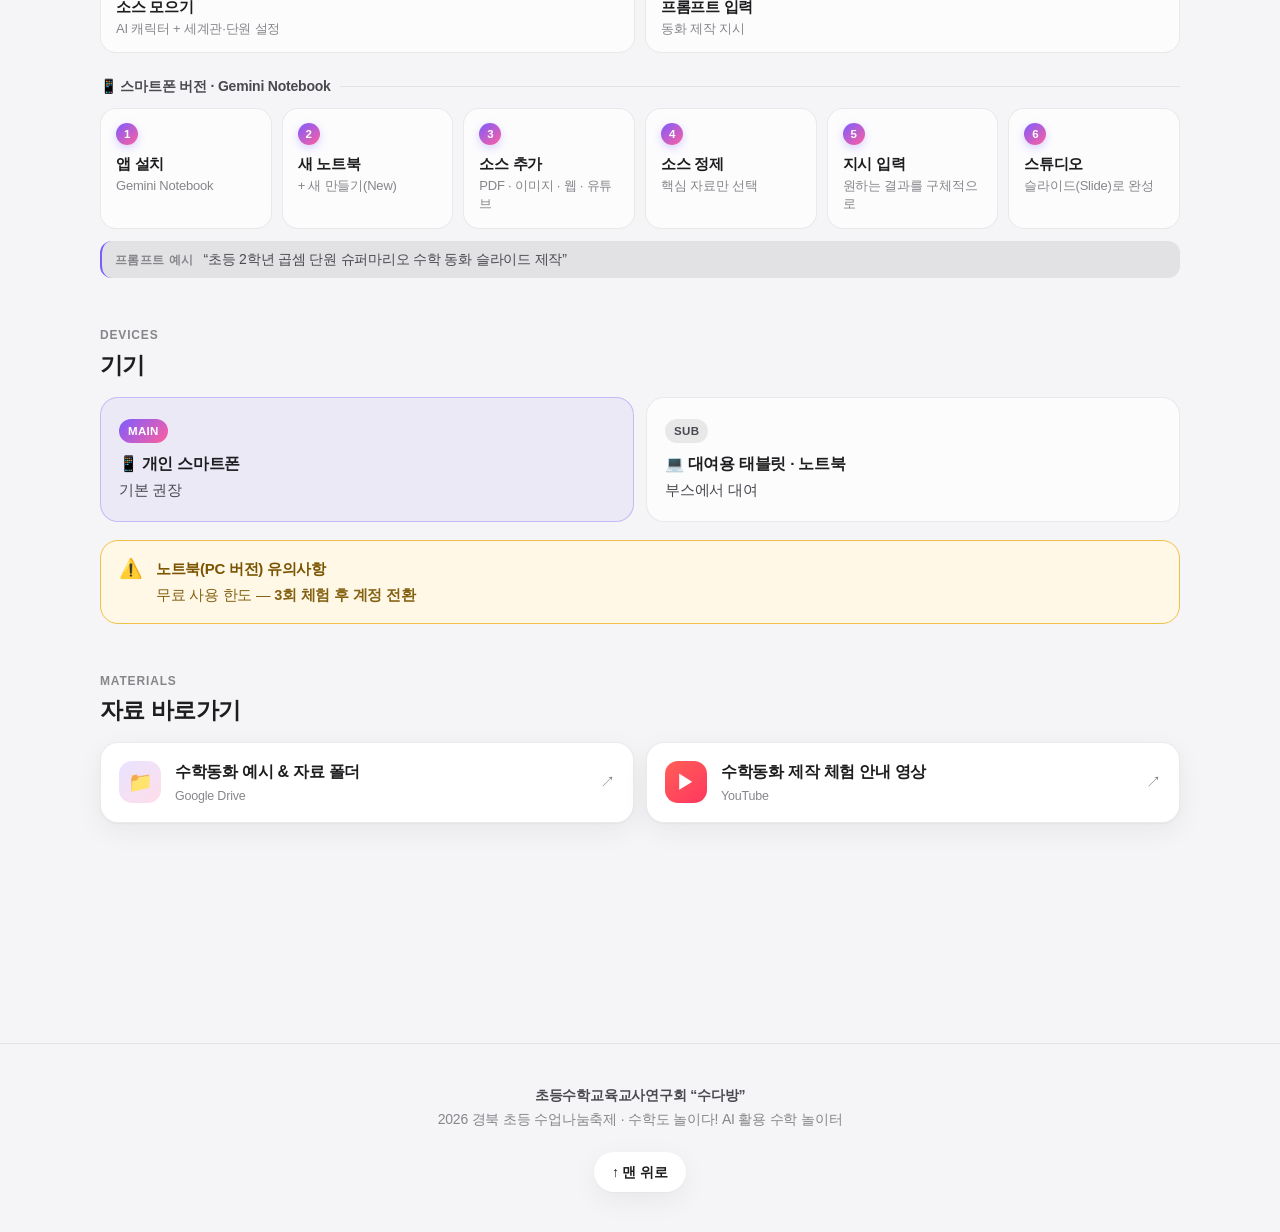
==== commit 5e7468d5: "웹앱 링크 수정: 수학놀이(5학년 1학기) - '다시 1학기 수학 웹앱' → '수학놀이(5학년 1학기)' - math-game-180 → math-game-186.pages.dev" ====
--- a/index.html
+++ b/index.html
@@ -549,9 +549,9 @@
         <span class="link__tx"><b>수다방 놀이</b><span>Suda11.netlify.app</span></span>
         <span class="link__arw">↗</span>
       </a>
-      <a class="link" href="https://math-game-180.pages.dev/semester1/" target="_blank" rel="noopener" data-sfx="link">
+      <a class="link" href="https://math-game-186.pages.dev/semester1/" target="_blank" rel="noopener" data-sfx="link">
         <span class="link__ico">🎲</span>
-        <span class="link__tx"><b>다시 1학기 수학 웹앱</b><span>math-game-180.pages.dev</span></span>
+        <span class="link__tx"><b>수학놀이(5학년 1학기)</b><span>math-game-186.pages.dev</span></span>
         <span class="link__arw">↗</span>
       </a>
       <a class="link" href="https://math-sns.vercel.app/" target="_blank" rel="noopener" data-sfx="link">
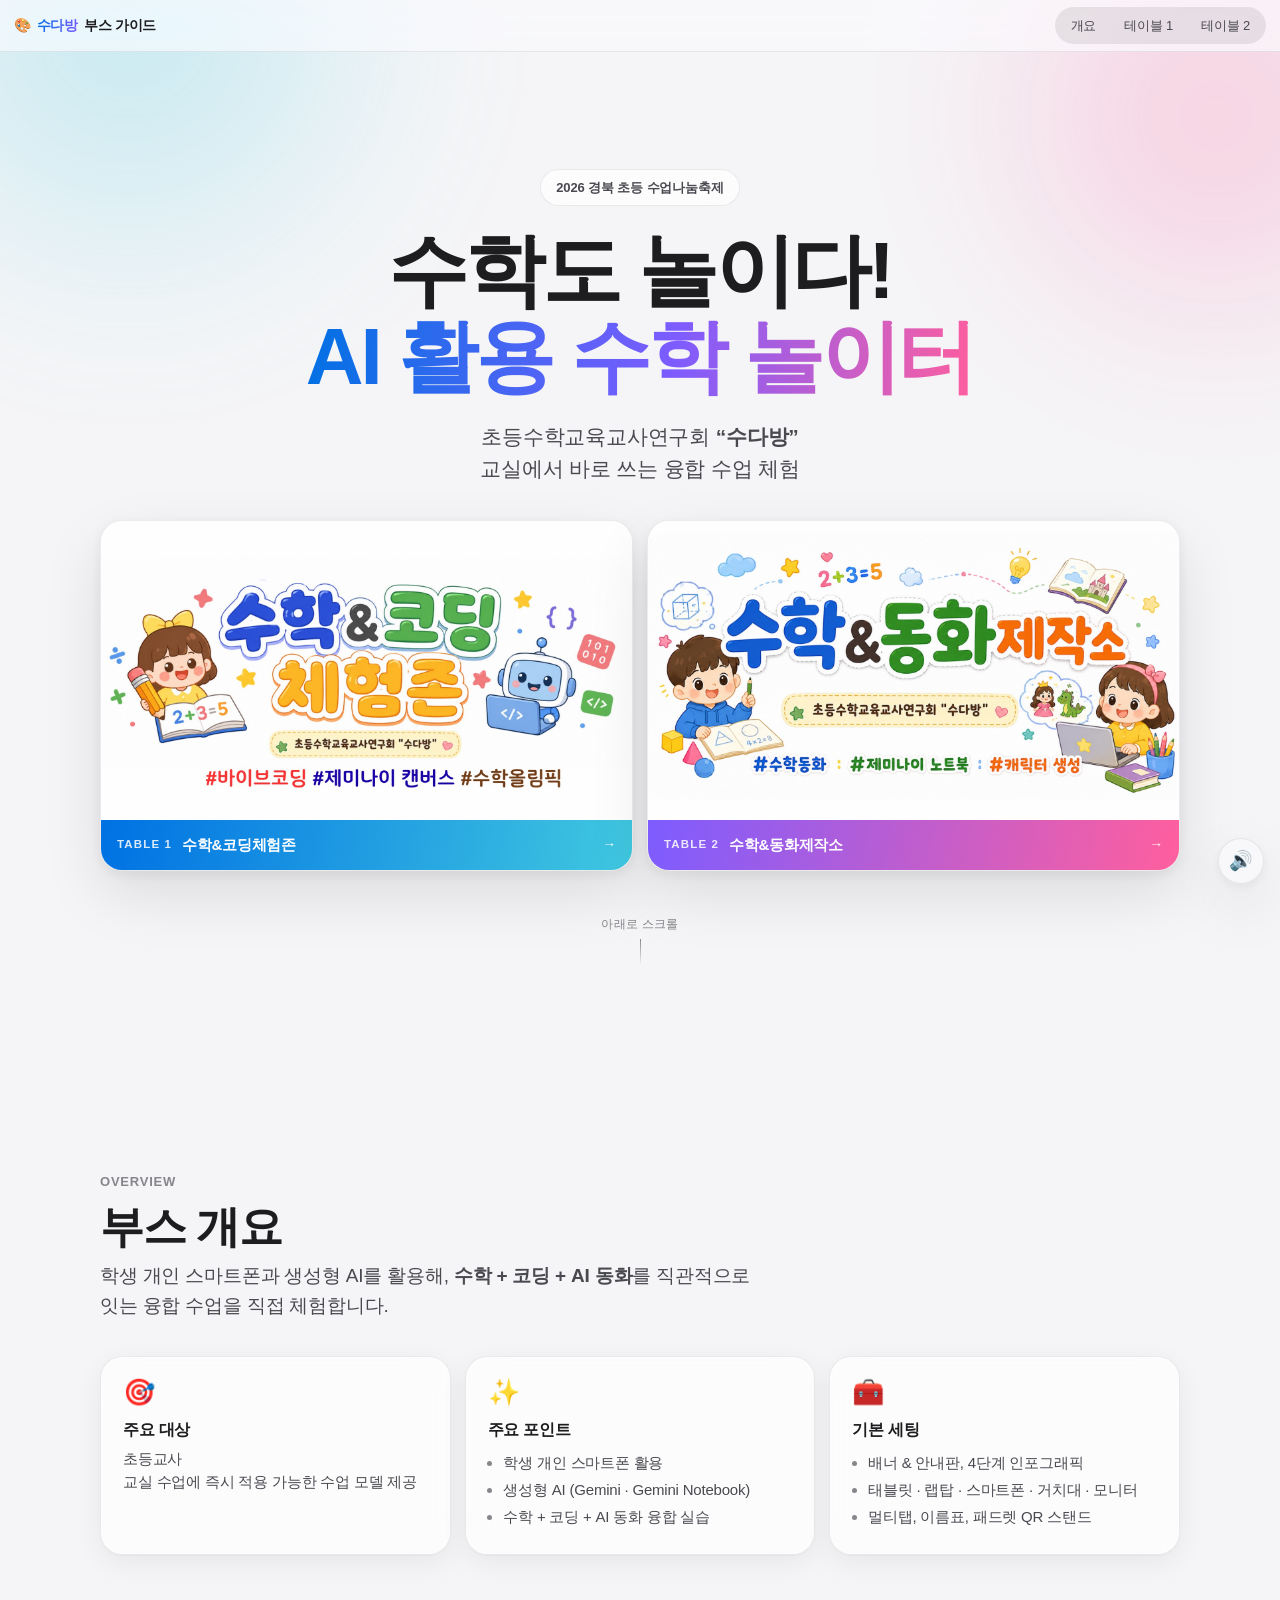
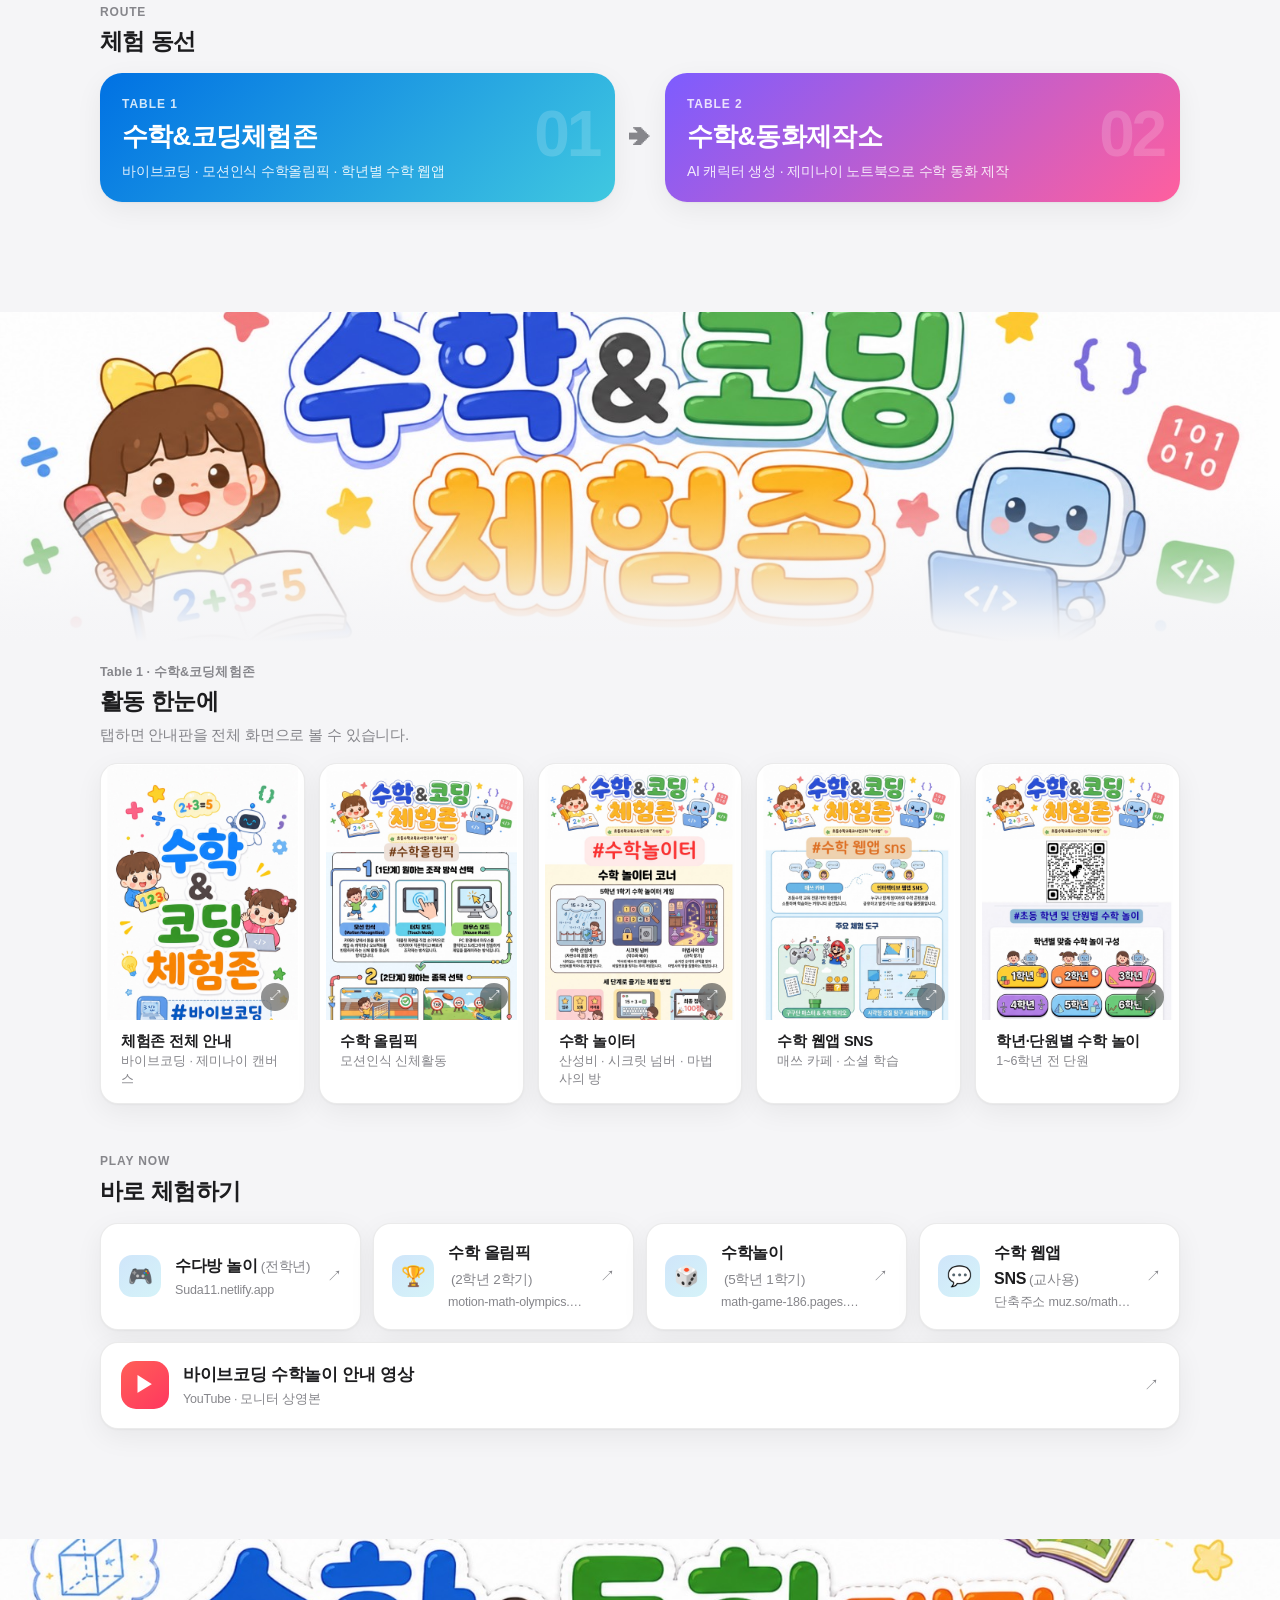
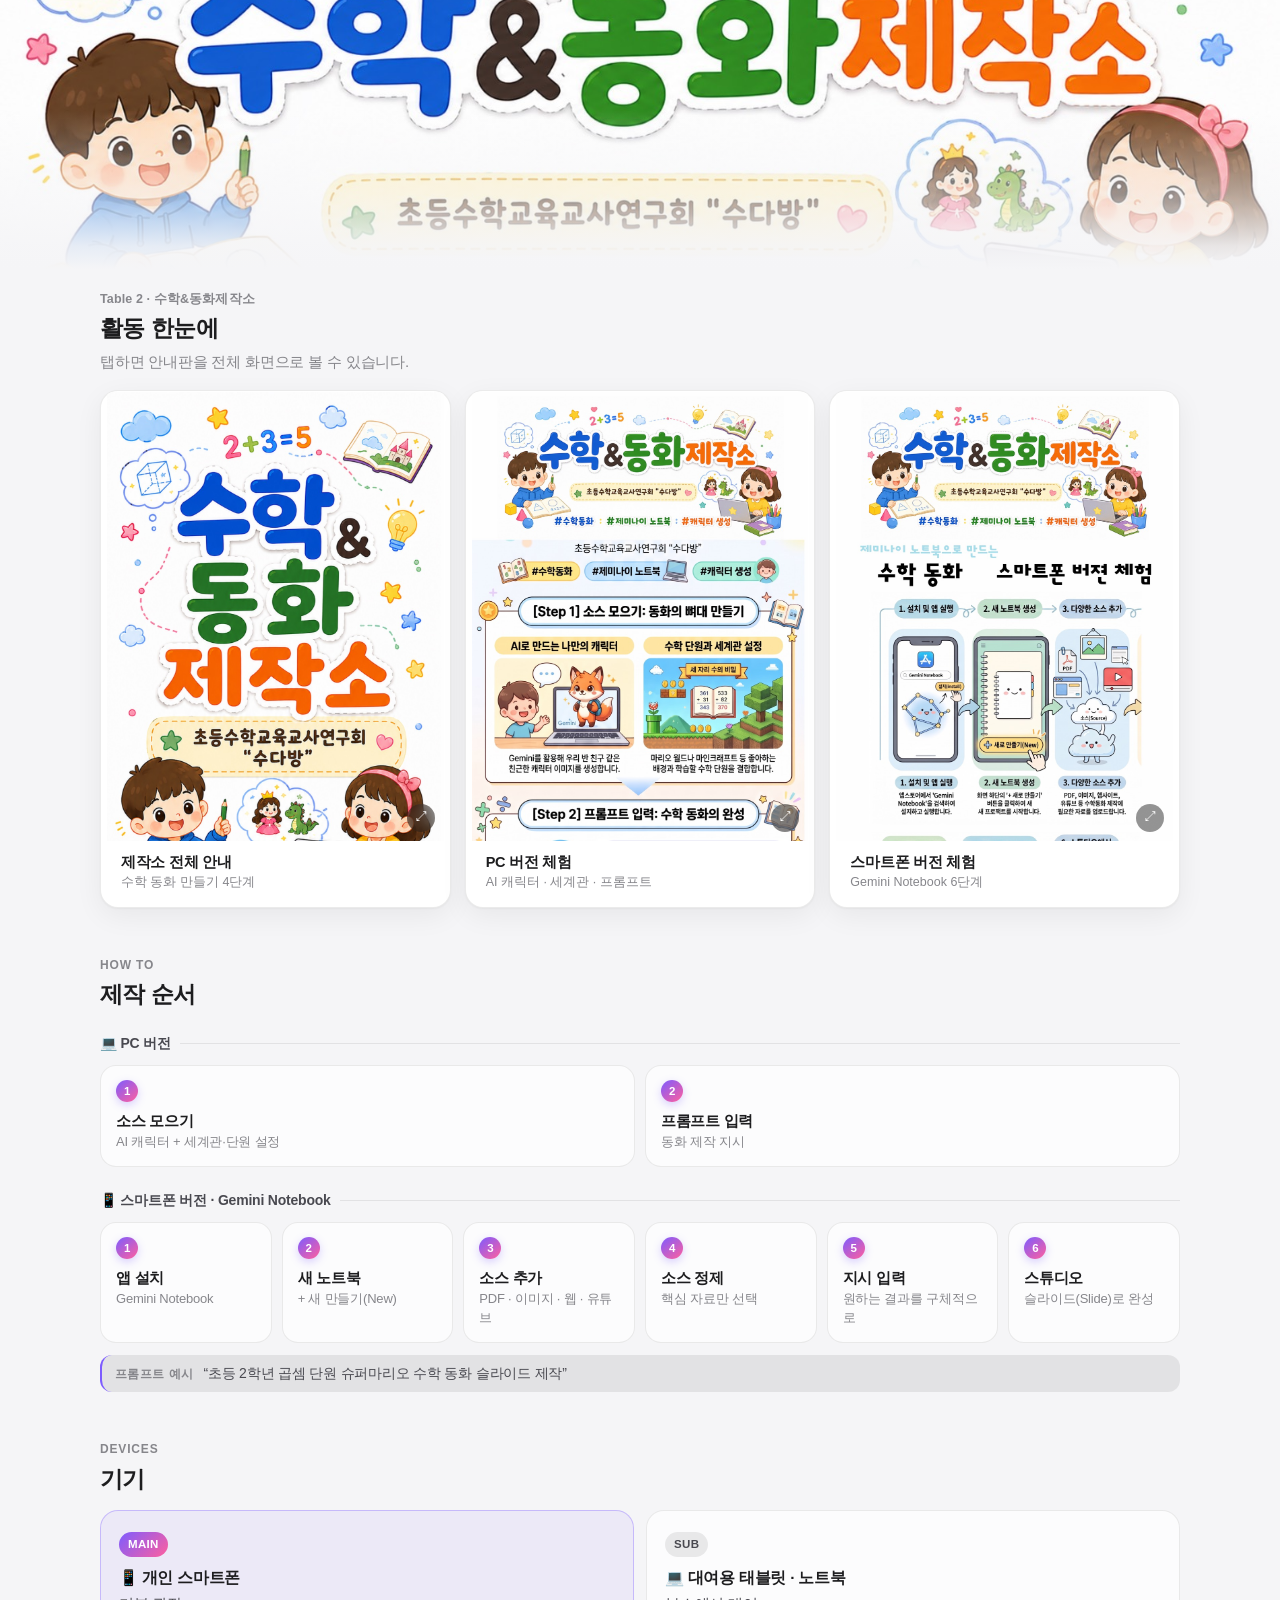
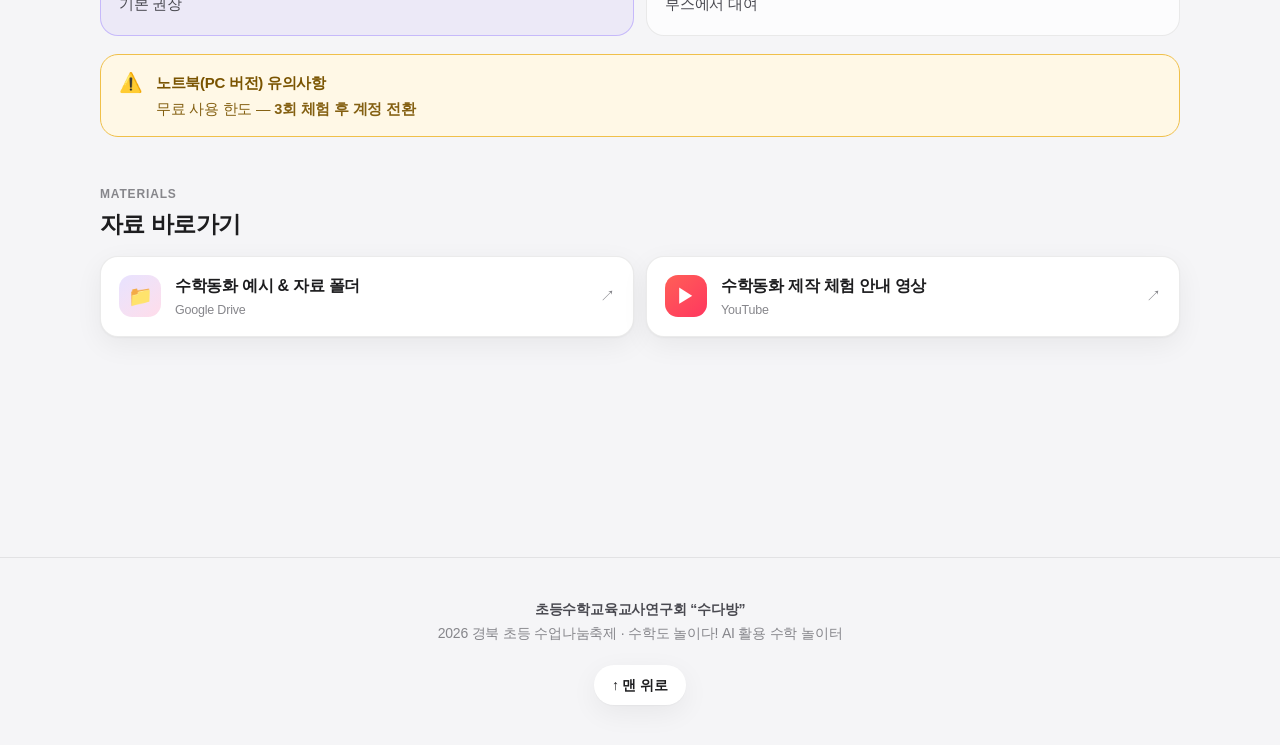
==== commit 4dbc4594: "웹앱 버튼 순서·이름 정리, 영상 버튼 전폭, 안내판 5개 1줄 - 순서: 수다방 놀이(전학년) → 수학 올림픽(2학년 2학기)   → 수학놀이(5학년 1학기) → 수학 웹앱 SN" ====
--- a/index.html
+++ b/index.html
@@ -251,9 +251,12 @@
 .sub--first .sub__k{ text-transform:none; letter-spacing:.01em; font-size:12.5px }
 
 /* ============ Link cards ============ */
-.links{ display:grid; gap:12px; grid-template-columns:repeat(auto-fit,minmax(min(100%,250px),1fr)) }
+/* --cols 로 넓은 화면의 열 수를 섹션마다 지정. minmax(0,1fr)이라야 긴 URL이 열 폭을 밀지 않음 */
+.links{ display:grid; gap:12px; grid-template-columns:minmax(0,1fr) }
+@media (min-width:560px){ .links{ grid-template-columns:repeat(2,minmax(0,1fr)) } }
+@media (min-width:1000px){ .links{ grid-template-columns:repeat(var(--cols,2),minmax(0,1fr)) } }
 .link{
-  display:flex; align-items:center; gap:14px; padding:16px 18px;
+  display:flex; align-items:center; gap:14px; padding:16px 18px; min-width:0;
   background:var(--card-solid); border:1px solid var(--sep); border-radius:18px;
   box-shadow:var(--shadow);
   transition:transform .22s var(--ease), box-shadow .3s var(--ease), border-color .3s;
@@ -268,14 +271,20 @@
 .t2 .link__ico{ background:linear-gradient(140deg, color-mix(in srgb,var(--t2a) 18%,transparent), color-mix(in srgb,var(--t2b) 22%,transparent)) }
 .link__tx{ min-width:0; flex:1 1 auto }
 .link__tx b{ display:block; font-size:16px; font-weight:620; letter-spacing:-.018em }
+.link__tx b em{ font-style:normal; font-weight:520; color:var(--txt-3); font-size:13.5px; margin-left:3px; white-space:nowrap }
 .link__tx span{ display:block; font-size:12.5px; color:var(--txt-3); overflow:hidden; text-overflow:ellipsis; white-space:nowrap; margin-top:1px }
 .link__arw{ flex:0 0 auto; color:var(--txt-3); font-size:15px; transition:transform .25s var(--ease) }
 .link:hover .link__arw{ transform:translateX(3px) }
 .link--video .link__ico{ background:linear-gradient(140deg,#ff5f57,#ff375f); color:#fff }
+/* 영상 버튼은 한 줄 전체를 차지 */
+.link--wide{ grid-column:1 / -1; padding:18px 20px }
+.link--wide .link__ico{ width:48px; height:48px; border-radius:15px; font-size:22px }
+.link--wide .link__tx b{ font-size:17px }
 
 /* ============ Posters ============ */
-.posters{ display:grid; gap:14px; grid-template-columns:repeat(auto-fit,minmax(215px,1fr)) }
-@media (max-width:600px){ .posters{ grid-template-columns:repeat(2,1fr); gap:11px } }
+.posters{ display:grid; gap:11px; grid-template-columns:repeat(2,minmax(0,1fr)) }
+@media (min-width:640px){ .posters{ gap:14px; grid-template-columns:repeat(3,minmax(0,1fr)) } }
+@media (min-width:1000px){ .posters{ grid-template-columns:repeat(var(--cols,3),minmax(0,1fr)) } }
 .poster{
   border-radius:18px; overflow:hidden; background:var(--card-solid);
   border:1px solid var(--sep); box-shadow:var(--shadow); text-align:left; width:100%;
@@ -516,7 +525,7 @@
       <h3>활동 한눈에</h3>
       <p class="muted" style="font-size:15px;margin:4px 0 0">탭하면 안내판을 전체 화면으로 볼 수 있습니다.</p>
     </div>
-    <div class="posters rv">
+    <div class="posters rv" style="--cols:5">
       <button class="poster" data-src="img/zone-overview.jpg" data-cap="수학&코딩체험존 — 부스 전체 안내" data-sfx="open">
         <span class="poster__img"><img src="img/zone-overview.jpg" alt="수학&코딩체험존 전체 안내" loading="lazy"><span class="poster__zoom">⤢</span></span>
         <span class="poster__cap"><b>체험존 전체 안내</b><span>바이브코딩 · 제미나이 캔버스</span></span>
@@ -543,28 +552,28 @@
       <p class="sub__k">Play now</p>
       <h3>바로 체험하기</h3>
     </div>
-    <div class="links rv">
+    <div class="links rv" style="--cols:4">
       <a class="link" href="https://Suda11.netlify.app" target="_blank" rel="noopener" data-sfx="link">
         <span class="link__ico">🎮</span>
-        <span class="link__tx"><b>수다방 놀이</b><span>Suda11.netlify.app</span></span>
+        <span class="link__tx"><b>수다방 놀이<em>(전학년)</em></b><span>Suda11.netlify.app</span></span>
+        <span class="link__arw">↗</span>
+      </a>
+      <a class="link" href="https://motion-math-olympics.vercel.app/" target="_blank" rel="noopener" data-sfx="link">
+        <span class="link__ico">🏆</span>
+        <span class="link__tx"><b>수학 올림픽<em>(2학년 2학기)</em></b><span>motion-math-olympics.vercel.app</span></span>
         <span class="link__arw">↗</span>
       </a>
       <a class="link" href="https://math-game-186.pages.dev/semester1/" target="_blank" rel="noopener" data-sfx="link">
         <span class="link__ico">🎲</span>
-        <span class="link__tx"><b>수학놀이(5학년 1학기)</b><span>math-game-186.pages.dev</span></span>
+        <span class="link__tx"><b>수학놀이<em>(5학년 1학기)</em></b><span>math-game-186.pages.dev</span></span>
         <span class="link__arw">↗</span>
       </a>
       <a class="link" href="https://math-sns.vercel.app/" target="_blank" rel="noopener" data-sfx="link">
         <span class="link__ico">💬</span>
-        <span class="link__tx"><b>수학 웹앱 SNS</b><span>단축주소 muz.so/mathsns</span></span>
+        <span class="link__tx"><b>수학 웹앱 SNS<em>(교사용)</em></b><span>단축주소 muz.so/mathsns</span></span>
         <span class="link__arw">↗</span>
       </a>
-      <a class="link" href="https://motion-math-olympics.vercel.app/" target="_blank" rel="noopener" data-sfx="link">
-        <span class="link__ico">🏆</span>
-        <span class="link__tx"><b>수학 올림픽</b><span>motion-math-olympics.vercel.app</span></span>
-        <span class="link__arw">↗</span>
-      </a>
-      <a class="link link--video" href="https://www.youtube.com/watch?v=5dc-b1eIc68" target="_blank" rel="noopener" data-sfx="link">
+      <a class="link link--video link--wide" href="https://www.youtube.com/watch?v=5dc-b1eIc68" target="_blank" rel="noopener" data-sfx="link">
         <span class="link__ico">▶</span>
         <span class="link__tx"><b>바이브코딩 수학놀이 안내 영상</b><span>YouTube · 모니터 상영본</span></span>
         <span class="link__arw">↗</span>
@@ -585,7 +594,7 @@
       <h3>활동 한눈에</h3>
       <p class="muted" style="font-size:15px;margin:4px 0 0">탭하면 안내판을 전체 화면으로 볼 수 있습니다.</p>
     </div>
-    <div class="posters rv">
+    <div class="posters rv" style="--cols:3">
       <button class="poster" data-src="img/studio-overview.jpg" data-cap="수학&동화제작소 — 부스 전체 안내" data-sfx="open">
         <span class="poster__img"><img src="img/studio-overview.jpg" alt="수학&동화제작소 전체 안내" loading="lazy"><span class="poster__zoom">⤢</span></span>
         <span class="poster__cap"><b>제작소 전체 안내</b><span>수학 동화 만들기 4단계</span></span>
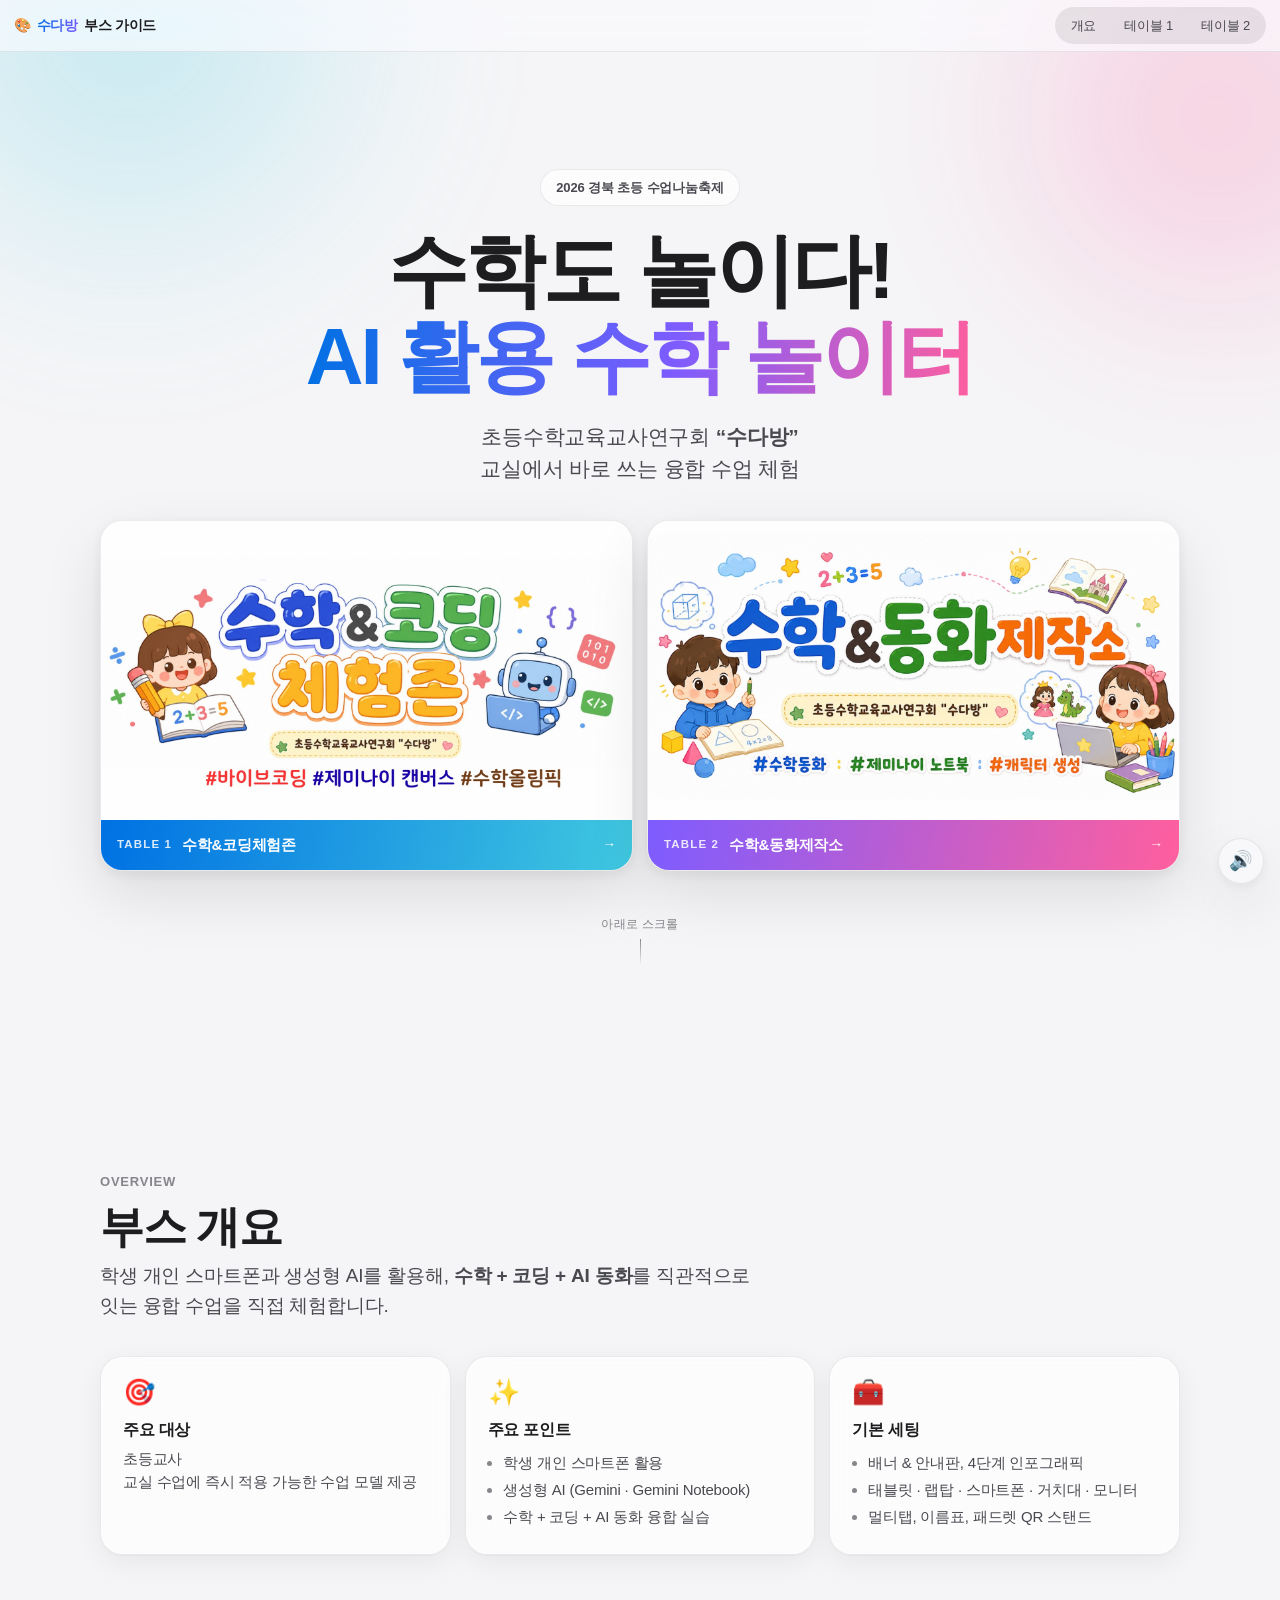
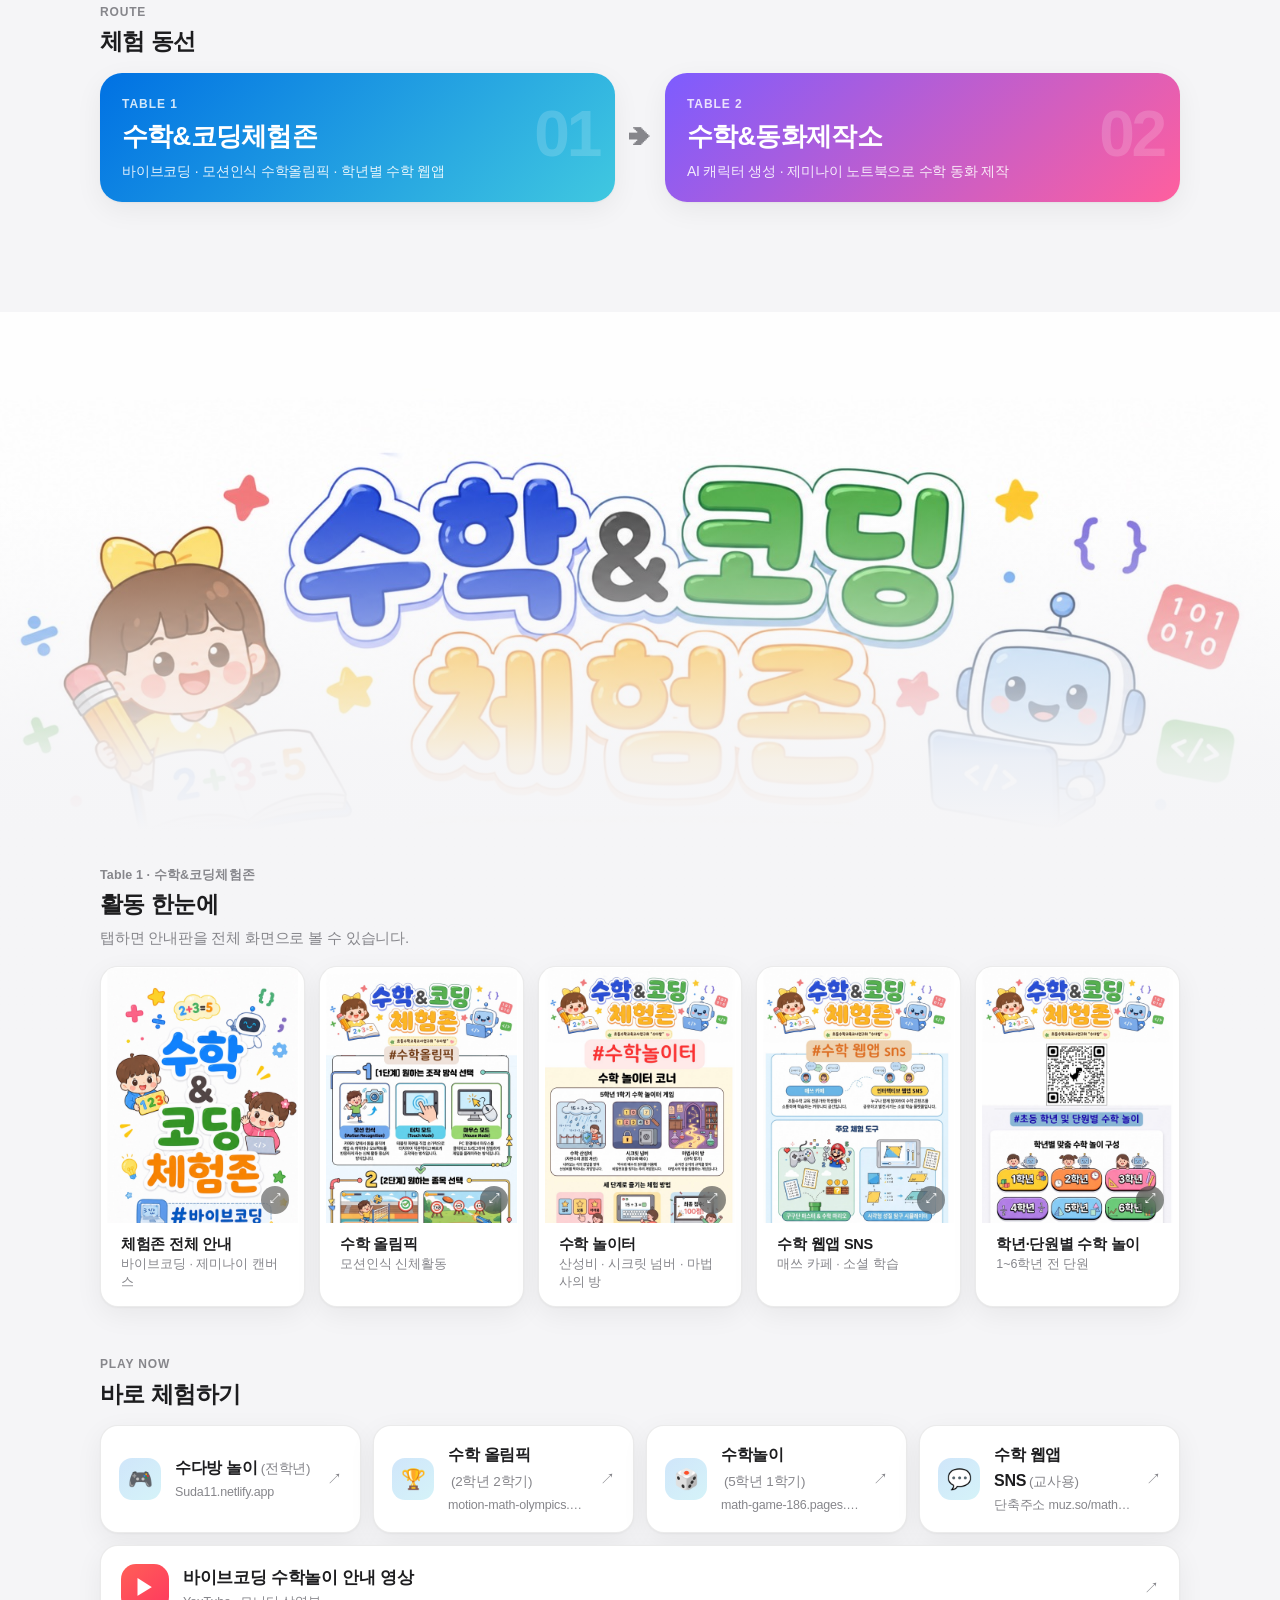
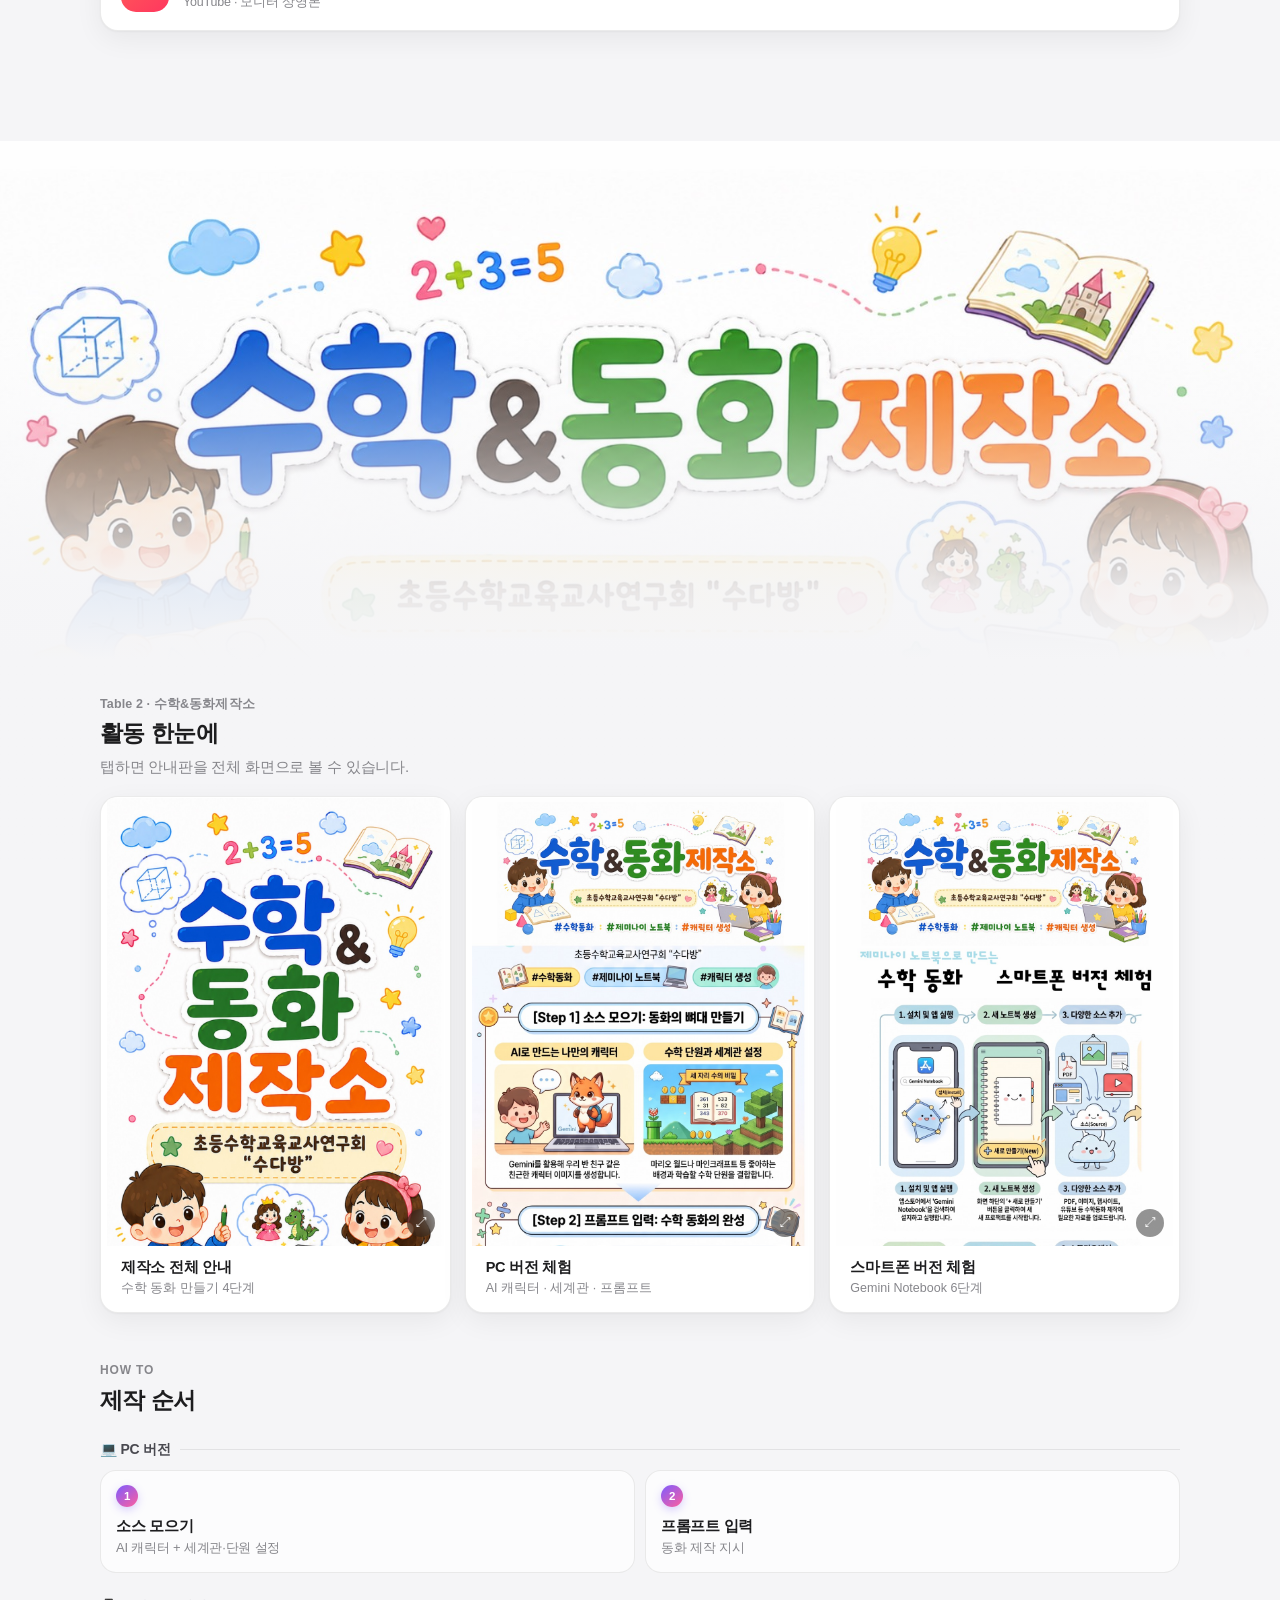
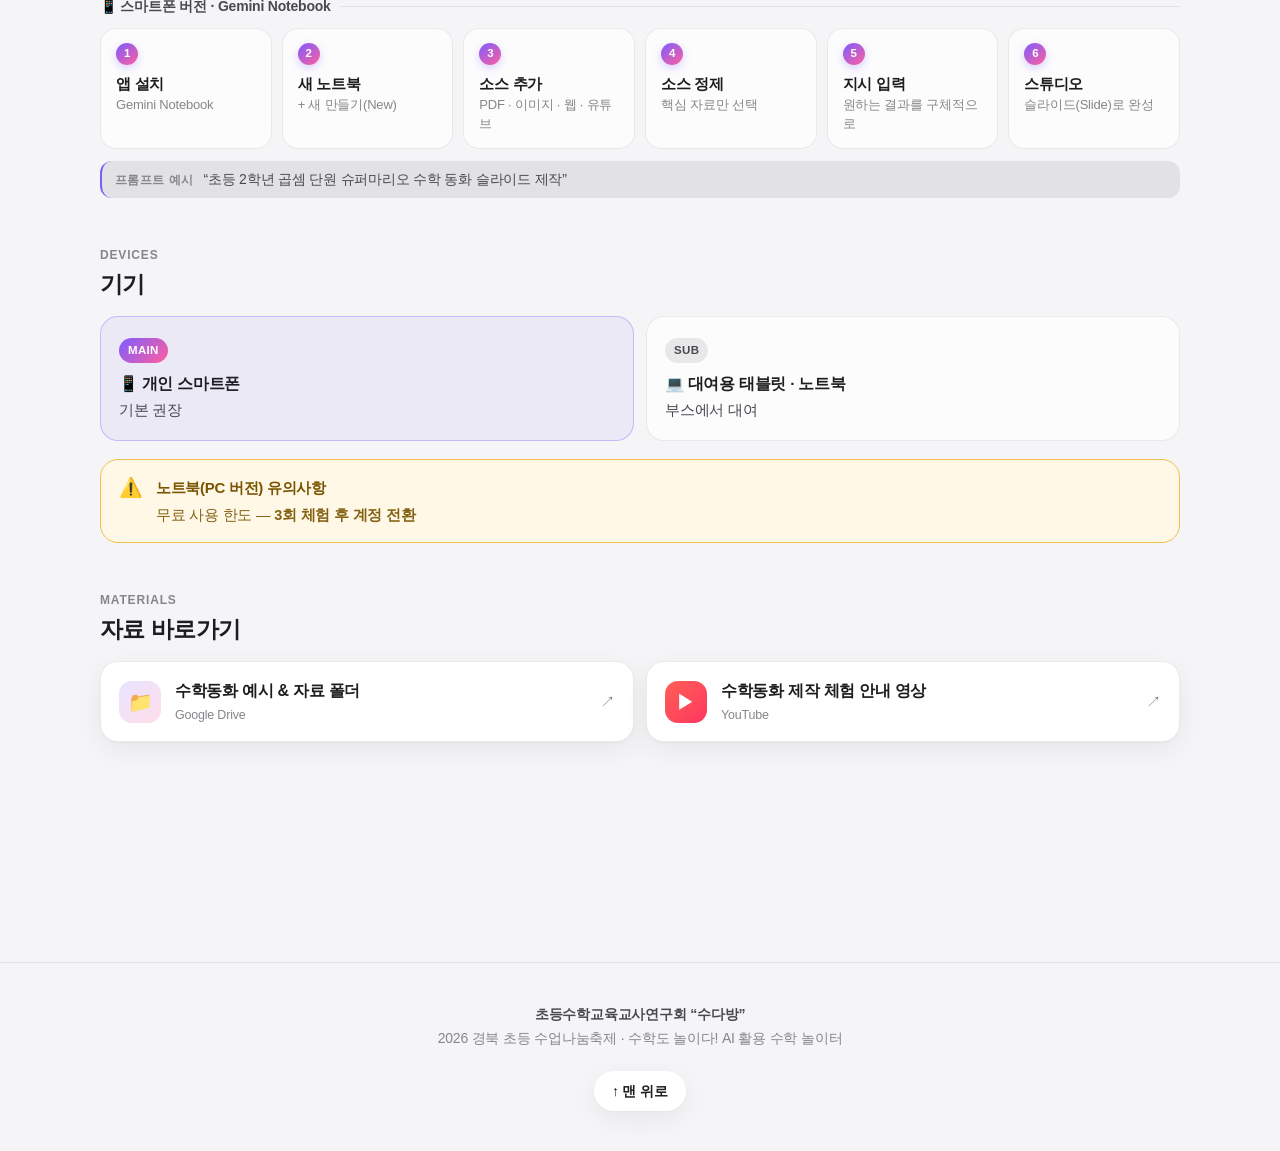
==== commit fbf0fbc4: "썸네일1·2를 테이블 파트의 실제 섹션 배경으로 전환 - 배너를 별도 블록(.tbl__hd)에서 절대배치 배경 레이어(.tbl__bg)로 변경   본문이 배너 위로 흐르므로 '중간" ====
--- a/index.html
+++ b/index.html
@@ -226,23 +226,33 @@
 }
 @media (max-width:720px){ .flow__arrow{ width:100%; text-align:center; transform:rotate(90deg); padding:2px 0 } }
 
-/* ============ Table section header (배너를 배경으로 깔기) ============ */
-.tbl{ padding-top:0 }
-.tbl__hd{ position:relative; overflow:hidden; margin-bottom:clamp(6px,1.6vw,18px) }
-.tbl__hd img{ width:100%; height:auto; display:block }
-@media (min-width:820px){
-  .tbl__hd{ height:min(40vh,330px) }
-  .tbl__hd img{ height:100%; object-fit:cover; object-position:center 46% }
-}
-/* 아래쪽을 페이지 배경으로 녹여 배너가 '깔린' 느낌 */
-.tbl__hd::after{
-  content:""; position:absolute; inset:0; pointer-events:none;
+/* ============ 섹션 배경으로 깔리는 배너 ============ */
+.tbl{ position:relative; isolation:isolate; padding-top:0 }
+/* 원본이 1600px이라 1400px에서 멈추면 확대되지 않고 항상 선명 */
+.tbl__bg{
+  position:absolute; top:0; left:50%; transform:translateX(-50%);
+  width:min(100%,1400px); aspect-ratio:16/9;
+  z-index:-1; pointer-events:none; user-select:none;
+}
+.tbl__bg img{ width:100%; height:100%; object-fit:cover; object-position:center top }
+/* 아래로 갈수록 페이지 배경에 녹아들어, 본문이 그 위로 흐름 */
+.tbl__bg::after{
+  content:""; position:absolute; inset:0;
   background:linear-gradient(to bottom,
-    transparent 52%,
-    color-mix(in srgb, var(--bg) 55%, transparent) 78%,
-    color-mix(in srgb, var(--bg) 92%, transparent) 93%,
-    var(--bg) 100%);
-}
+    transparent 26%,
+    color-mix(in srgb, var(--bg) 55%, transparent) 48%,
+    color-mix(in srgb, var(--bg) 92%, transparent) 62%,
+    var(--bg) 72%);
+}
+/* 1400px보다 넓으면 좌우도 페이드시켜 떠 있는 상자로 보이지 않게 */
+@media (min-width:1401px){
+  .tbl__bg{
+    -webkit-mask-image:linear-gradient(to right,transparent 0,#000 9%,#000 91%,transparent 100%);
+            mask-image:linear-gradient(to right,transparent 0,#000 9%,#000 91%,transparent 100%);
+  }
+}
+/* 스크림이 완전히 덮이는 지점(배너 높이의 74%)부터 본문 시작 */
+.tbl > .wrap{ padding-top:calc(min(100vw,1400px) * 0.5625 * 0.74) }
 .sr{ position:absolute; width:1px; height:1px; margin:-1px; padding:0; overflow:hidden; clip:rect(0 0 0 0); white-space:nowrap; border:0 }
 
 .sub{ margin:clamp(30px,4.4vw,48px) 0 16px }
@@ -515,10 +525,10 @@
 
 <!-- ══════════ 테이블 1 ══════════ -->
 <section class="sec tbl t1" id="table1">
-  <div class="tbl__hd">
-    <img src="img/hero-table1.jpg" alt="수학&코딩체험존 — #바이브코딩 #제미나이 캔버스 #수학올림픽" loading="lazy" width="1600" height="900">
-    <h2 class="sr">수학&amp;코딩체험존</h2>
+  <div class="tbl__bg" aria-hidden="true">
+    <img src="img/hero-table1.jpg" alt="" loading="lazy" width="1600" height="900">
   </div>
+  <h2 class="sr">수학&amp;코딩체험존 — #바이브코딩 #제미나이 캔버스 #수학올림픽</h2>
   <div class="wrap">
     <div class="sub sub--first rv">
       <p class="sub__k">Table 1 · 수학&amp;코딩체험존</p>
@@ -584,10 +594,10 @@
 
 <!-- ══════════ 테이블 2 ══════════ -->
 <section class="sec tbl t2" id="table2">
-  <div class="tbl__hd">
-    <img src="img/hero-table2.jpg" alt="수학&동화제작소 — #수학동화 #제미나이 노트북 #캐릭터 생성" loading="lazy" width="1600" height="900">
-    <h2 class="sr">수학&amp;동화제작소</h2>
+  <div class="tbl__bg" aria-hidden="true">
+    <img src="img/hero-table2.jpg" alt="" loading="lazy" width="1600" height="900">
   </div>
+  <h2 class="sr">수학&amp;동화제작소 — #수학동화 #제미나이 노트북 #캐릭터 생성</h2>
   <div class="wrap">
     <div class="sub sub--first rv">
       <p class="sub__k">Table 2 · 수학&amp;동화제작소</p>
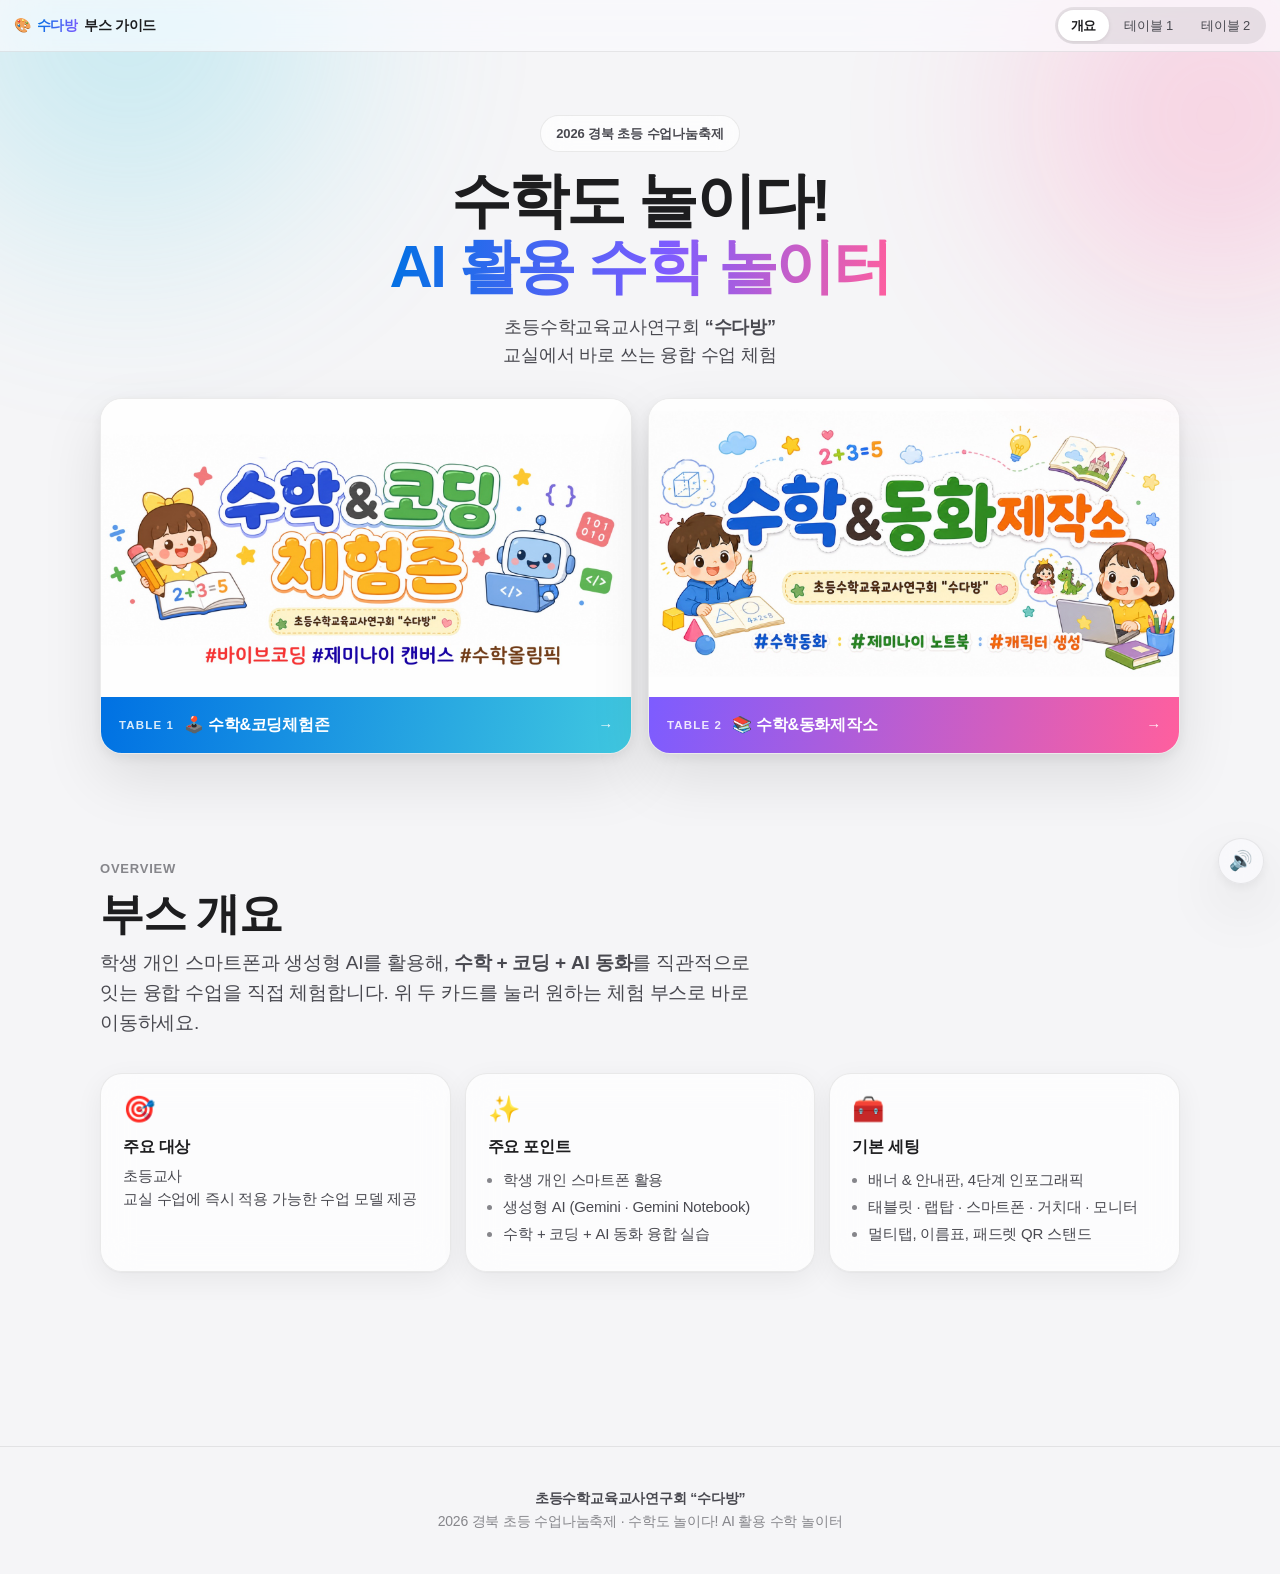
==== commit 37a9ec68: "단일 페이지 → 3페이지 구조로 전면 개편, 영상 임베드, 학년별 코딩체험존 링크 추가 - index.html(랜딩)/table1.html(코딩체험존)/table2.html(동화제" ====
--- a/index.html
+++ b/index.html
@@ -8,443 +8,17 @@
 <title>수학도 놀이다! AI 활용 수학 놀이터 · 수다방 부스 가이드</title>
 <meta name="description" content="2026 경북 초등 수업나눔축제 · 초등수학교육교사연구회 수다방 부스 안내 가이드">
 <link rel="icon" href="data:image/svg+xml,<svg xmlns='http://www.w3.org/2000/svg' viewBox='0 0 100 100'><text y='.9em' font-size='90'>🎨</text></svg>">
-<style>
-/* ============ Tokens ============ */
-:root{
-  --bg:#f5f5f7;
-  --bg-2:#ffffff;
-  --card:rgba(255,255,255,.72);
-  --card-solid:#ffffff;
-  --txt:#1d1d1f;
-  --txt-2:#494950;
-  --txt-3:#86868b;
-  --sep:rgba(0,0,0,.08);
-  --sep-2:rgba(0,0,0,.14);
-  --nav:rgba(250,250,252,.72);
-  --shadow:0 1px 2px rgba(0,0,0,.04), 0 8px 28px rgba(0,0,0,.06);
-  --shadow-lg:0 4px 12px rgba(0,0,0,.06), 0 24px 60px rgba(0,0,0,.10);
-  --t1a:#0071e3; --t1b:#40c8e0;
-  --t2a:#7d5cff; --t2b:#ff5f9e;
-  --warn-bg:#fff8e6; --warn-br:#f0c04a; --warn-tx:#7a5400;
-  --r:22px;
-  --nav-h:52px;
-  --ease:cubic-bezier(.22,1,.36,1);
-}
-@media (prefers-color-scheme:dark){
-  :root{
-    --bg:#000000;
-    --bg-2:#0a0a0c;
-    --card:rgba(28,28,32,.66);
-    --card-solid:#141417;
-    --txt:#f5f5f7;
-    --txt-2:#c8c8ce;
-    --txt-3:#86868b;
-    --sep:rgba(255,255,255,.10);
-    --sep-2:rgba(255,255,255,.18);
-    --nav:rgba(20,20,23,.68);
-    --shadow:0 1px 2px rgba(0,0,0,.5), 0 8px 28px rgba(0,0,0,.45);
-    --shadow-lg:0 4px 12px rgba(0,0,0,.5), 0 24px 60px rgba(0,0,0,.6);
-    --t1a:#2f9bff; --t1b:#5fdcf0;
-    --t2a:#9d81ff; --t2b:#ff7fb2;
-    --warn-bg:#2a2312; --warn-br:#8a6d1f; --warn-tx:#f0d493;
-  }
-}
-
-*,*::before,*::after{box-sizing:border-box}
-html{-webkit-text-size-adjust:100%; scroll-behavior:smooth}
-@media (prefers-reduced-motion:reduce){html{scroll-behavior:auto}}
-body{
-  margin:0; background:var(--bg); color:var(--txt);
-  font-family:-apple-system,BlinkMacSystemFont,"SF Pro Text","Apple SD Gothic Neo","Pretendard","Noto Sans KR","Malgun Gothic",sans-serif;
-  font-size:17px; line-height:1.62; letter-spacing:-.012em;
-  -webkit-font-smoothing:antialiased; text-rendering:optimizeLegibility;
-  overflow-x:hidden;
-}
-img{max-width:100%; display:block}
-a{color:inherit; text-decoration:none}
-button{font:inherit; color:inherit; border:0; background:none; cursor:pointer}
-
-/* ============ Nav ============ */
-.nav{
-  position:fixed; inset:0 0 auto 0; z-index:900; height:var(--nav-h);
-  background:var(--nav);
-  -webkit-backdrop-filter:saturate(180%) blur(22px); backdrop-filter:saturate(180%) blur(22px);
-  border-bottom:1px solid var(--sep);
-  display:flex; align-items:center; gap:14px;
-  padding:0 max(14px, env(safe-area-inset-left)) 0 max(14px, env(safe-area-inset-right));
-}
-.nav__brand{
-  font-size:14px; font-weight:600; letter-spacing:-.02em; white-space:nowrap;
-  display:flex; align-items:center; gap:6px; flex:0 0 auto;
-}
-.nav__brand b{
-  background:linear-gradient(100deg,var(--t1a),var(--t2a));
-  -webkit-background-clip:text; background-clip:text; color:transparent; font-weight:700;
-}
-.nav__seg{
-  display:flex; gap:2px; align-items:center; margin-left:auto;
-  overflow-x:auto; scrollbar-width:none; -ms-overflow-style:none;
-  padding:3px; border-radius:99px; background:var(--sep); flex:0 1 auto;
-  scroll-snap-type:x proximity;
-}
-.nav__seg::-webkit-scrollbar{display:none}
-.nav__seg a{
-  flex:0 0 auto; scroll-snap-align:center;
-  font-size:13px; font-weight:500; letter-spacing:-.015em; color:var(--txt-2);
-  padding:5px 13px; border-radius:99px; white-space:nowrap;
-  transition:background .35s var(--ease), color .35s var(--ease), transform .2s var(--ease);
-}
-.nav__seg a.on{ background:var(--card-solid); color:var(--txt); font-weight:600; box-shadow:0 1px 4px rgba(0,0,0,.10) }
-.nav__seg a:active{ transform:scale(.94) }
-@media (max-width:560px){
-  .nav__brand span{display:none}
-  .nav__seg{margin-left:0; flex:1 1 auto}
-}
-
-/* ============ Layout ============ */
-.wrap{ width:min(1080px, 100% - 40px); margin-inline:auto }
-@media (max-width:600px){ .wrap{ width:calc(100% - 32px) } }
-
-section{ scroll-margin-top:calc(var(--nav-h) + 12px) }
-.sec{ padding:clamp(54px,9vw,110px) 0 }
-.sec + .sec{ padding-top:0 }
-
-.eyebrow{
-  font-size:13px; font-weight:700; letter-spacing:.06em; text-transform:uppercase;
-  color:var(--txt-3); margin:0 0 10px;
-}
-h2{
-  margin:0 0 8px; font-size:clamp(28px,5.2vw,44px); font-weight:700;
-  letter-spacing:-.032em; line-height:1.15;
-}
-h3{ margin:0 0 6px; font-size:clamp(19px,2.6vw,23px); font-weight:650; letter-spacing:-.024em; line-height:1.3 }
-h4{ margin:0 0 4px; font-size:16px; font-weight:640; letter-spacing:-.018em }
-.lede{ margin:0 0 34px; font-size:clamp(16px,2.1vw,19px); color:var(--txt-2); max-width:62ch; line-height:1.6 }
-.muted{ color:var(--txt-3) }
-
-/* ============ Hero ============ */
-.hero{
-  position:relative; overflow:hidden;
-  padding:calc(var(--nav-h) + clamp(56px,13vh,120px)) 0 clamp(48px,9vw,96px);
-  text-align:center;
-}
-.hero::before,.hero::after{
-  content:""; position:absolute; border-radius:50%; filter:blur(80px); opacity:.30; pointer-events:none;
-}
-.hero::before{ width:52vmax; height:52vmax; top:-24vmax; left:-16vmax; background:radial-gradient(circle,var(--t1b),transparent 68%) }
-.hero::after{ width:46vmax; height:46vmax; top:-14vmax; right:-18vmax; background:radial-gradient(circle,var(--t2b),transparent 68%) }
-.hero > *{ position:relative }
-.hero__badge{
-  display:inline-flex; align-items:center; gap:7px; font-size:13px; font-weight:600; letter-spacing:-.01em;
-  color:var(--txt-2); background:var(--card); border:1px solid var(--sep);
-  -webkit-backdrop-filter:blur(14px); backdrop-filter:blur(14px);
-  padding:7px 15px; border-radius:99px; margin-bottom:22px;
-}
-.hero h1{
-  margin:0; font-size:clamp(36px,8.4vw,80px); font-weight:700;
-  letter-spacing:-.04em; line-height:1.08;
-}
-.hero h1 em{
-  font-style:normal;
-  background:linear-gradient(96deg,var(--t1a) 0%, var(--t2a) 55%, var(--t2b) 100%);
-  -webkit-background-clip:text; background-clip:text; color:transparent;
-}
-.hero p{ margin:20px auto 0; font-size:clamp(16px,2.4vw,21px); color:var(--txt-2); max-width:34ch; line-height:1.55 }
-
-/* 썸네일 진입 카드 */
-.hero__cards{
-  display:grid; gap:14px; margin:34px auto 0; text-align:left;
-  grid-template-columns:repeat(auto-fit,minmax(min(100%,340px),1fr));
-}
-.hcard{
-  display:block; border-radius:var(--r); overflow:hidden; background:#fff;
-  border:1px solid var(--sep); box-shadow:var(--shadow-lg);
-  transition:transform .28s var(--ease), box-shadow .3s var(--ease);
-}
-.hcard:hover{ transform:translateY(-4px) }
-.hcard:active{ transform:scale(.982) }
-.hcard img{ width:100%; height:auto; display:block }
-.hcard__b{
-  display:flex; align-items:center; gap:10px; padding:13px 16px; color:#fff;
-  font-size:15px; font-weight:620; letter-spacing:-.018em;
-}
-.hcard--1 .hcard__b{ background:linear-gradient(100deg,var(--t1a),var(--t1b)) }
-.hcard--2 .hcard__b{ background:linear-gradient(100deg,var(--t2a),var(--t2b)) }
-.hcard__b b{ font-size:11.5px; font-weight:800; letter-spacing:.1em; opacity:.85 }
-.hcard__b i{ margin-left:auto; font-style:normal; font-size:14px; opacity:.9; transition:transform .25s var(--ease) }
-.hcard:hover .hcard__b i{ transform:translateX(4px) }
-
-.btn{
-  display:inline-flex; align-items:center; gap:8px; min-height:46px;
-  padding:0 22px; border-radius:99px; font-size:16px; font-weight:600; letter-spacing:-.015em;
-  transition:transform .2s var(--ease), box-shadow .3s var(--ease), opacity .2s;
-  will-change:transform;
-}
-.btn:active{ transform:scale(.955) }
-.btn--ghost{ background:var(--card-solid); color:var(--txt); box-shadow:var(--shadow) }
-
-.scrollhint{
-  margin-top:44px; font-size:12px; color:var(--txt-3); letter-spacing:.02em;
-  display:flex; flex-direction:column; align-items:center; gap:5px;
-}
-.scrollhint i{ width:1px; height:26px; background:linear-gradient(var(--txt-3),transparent); animation:drip 2.1s var(--ease) infinite }
-@keyframes drip{ 0%{transform:scaleY(0); transform-origin:top} 45%{transform:scaleY(1); transform-origin:top} 55%{transform:scaleY(1); transform-origin:bottom} 100%{transform:scaleY(0); transform-origin:bottom} }
-
-/* ============ Cards & grids ============ */
-.grid{ display:grid; gap:14px; grid-template-columns:repeat(auto-fit,minmax(min(100%,270px),1fr)) }
-.grid--2{ grid-template-columns:repeat(auto-fit,minmax(min(100%,340px),1fr)) }
-
-.card{
-  background:var(--card); border:1px solid var(--sep); border-radius:var(--r);
-  -webkit-backdrop-filter:blur(18px); backdrop-filter:blur(18px);
-  padding:22px; box-shadow:var(--shadow);
-  transition:transform .3s var(--ease), box-shadow .3s var(--ease);
-}
-.card__ico{ font-size:26px; line-height:1; margin-bottom:12px; display:block }
-.card p{ margin:0; color:var(--txt-2); font-size:15px; line-height:1.55 }
-.card ul{ margin:8px 0 0; padding-left:1.05em; color:var(--txt-2); font-size:15px; line-height:1.6 }
-.card ul li{ margin:3px 0 }
-.card ul li::marker{ color:var(--txt-3) }
-
-/* ============ Flow (동선) ============ */
-.flow{ display:flex; align-items:stretch; gap:12px; flex-wrap:wrap }
-.flow__step{
-  flex:1 1 240px; border-radius:var(--r); padding:22px 22px 20px; color:#fff; position:relative; overflow:hidden;
-  box-shadow:var(--shadow);
-}
-.flow__step--1{ background:linear-gradient(135deg,var(--t1a),var(--t1b)) }
-.flow__step--2{ background:linear-gradient(135deg,var(--t2a),var(--t2b)) }
-.flow__step b{ display:block; font-size:12px; font-weight:700; letter-spacing:.08em; opacity:.82; margin-bottom:6px }
-.flow__step strong{ display:block; font-size:clamp(20px,3vw,26px); font-weight:700; letter-spacing:-.028em; line-height:1.25 }
-.flow__step span{ display:block; margin-top:8px; font-size:14px; opacity:.88; line-height:1.5 }
-.flow__step em{
-  position:absolute; right:16px; top:10px; font-style:normal; font-size:64px; font-weight:800;
-  opacity:.16; letter-spacing:-.05em;
-}
-.flow__arrow{
-  flex:0 0 auto; align-self:center; font-size:22px; color:var(--txt-3); padding:2px 2px;
-}
-@media (max-width:720px){ .flow__arrow{ width:100%; text-align:center; transform:rotate(90deg); padding:2px 0 } }
-
-/* ============ 섹션 배경으로 깔리는 배너 ============ */
-.tbl{ position:relative; isolation:isolate; padding-top:0 }
-/* 원본이 1600px이라 1400px에서 멈추면 확대되지 않고 항상 선명 */
-.tbl__bg{
-  position:absolute; top:0; left:50%; transform:translateX(-50%);
-  width:min(100%,1400px); aspect-ratio:16/9;
-  z-index:-1; pointer-events:none; user-select:none;
-}
-.tbl__bg img{ width:100%; height:100%; object-fit:cover; object-position:center top }
-/* 아래로 갈수록 페이지 배경에 녹아들어, 본문이 그 위로 흐름 */
-.tbl__bg::after{
-  content:""; position:absolute; inset:0;
-  background:linear-gradient(to bottom,
-    transparent 26%,
-    color-mix(in srgb, var(--bg) 55%, transparent) 48%,
-    color-mix(in srgb, var(--bg) 92%, transparent) 62%,
-    var(--bg) 72%);
-}
-/* 1400px보다 넓으면 좌우도 페이드시켜 떠 있는 상자로 보이지 않게 */
-@media (min-width:1401px){
-  .tbl__bg{
-    -webkit-mask-image:linear-gradient(to right,transparent 0,#000 9%,#000 91%,transparent 100%);
-            mask-image:linear-gradient(to right,transparent 0,#000 9%,#000 91%,transparent 100%);
-  }
-}
-/* 스크림이 완전히 덮이는 지점(배너 높이의 74%)부터 본문 시작 */
-.tbl > .wrap{ padding-top:calc(min(100vw,1400px) * 0.5625 * 0.74) }
-.sr{ position:absolute; width:1px; height:1px; margin:-1px; padding:0; overflow:hidden; clip:rect(0 0 0 0); white-space:nowrap; border:0 }
-
-.sub{ margin:clamp(30px,4.4vw,48px) 0 16px }
-.sub--first{ margin-top:clamp(8px,1.8vw,20px) }
-.sub__k{ font-size:12px; font-weight:700; letter-spacing:.07em; text-transform:uppercase; color:var(--txt-3); margin:0 0 5px }
-.sub--first .sub__k{ text-transform:none; letter-spacing:.01em; font-size:12.5px }
-
-/* ============ Link cards ============ */
-/* --cols 로 넓은 화면의 열 수를 섹션마다 지정. minmax(0,1fr)이라야 긴 URL이 열 폭을 밀지 않음 */
-.links{ display:grid; gap:12px; grid-template-columns:minmax(0,1fr) }
-@media (min-width:560px){ .links{ grid-template-columns:repeat(2,minmax(0,1fr)) } }
-@media (min-width:1000px){ .links{ grid-template-columns:repeat(var(--cols,2),minmax(0,1fr)) } }
-.link{
-  display:flex; align-items:center; gap:14px; padding:16px 18px; min-width:0;
-  background:var(--card-solid); border:1px solid var(--sep); border-radius:18px;
-  box-shadow:var(--shadow);
-  transition:transform .22s var(--ease), box-shadow .3s var(--ease), border-color .3s;
-}
-.link:hover{ transform:translateY(-2px); box-shadow:var(--shadow-lg) }
-.link:active{ transform:scale(.975) }
-.link__ico{
-  flex:0 0 auto; width:42px; height:42px; border-radius:13px; display:grid; place-items:center;
-  font-size:20px; background:var(--sep);
-}
-.t1 .link__ico{ background:linear-gradient(140deg, color-mix(in srgb,var(--t1a) 18%,transparent), color-mix(in srgb,var(--t1b) 22%,transparent)) }
-.t2 .link__ico{ background:linear-gradient(140deg, color-mix(in srgb,var(--t2a) 18%,transparent), color-mix(in srgb,var(--t2b) 22%,transparent)) }
-.link__tx{ min-width:0; flex:1 1 auto }
-.link__tx b{ display:block; font-size:16px; font-weight:620; letter-spacing:-.018em }
-.link__tx b em{ font-style:normal; font-weight:520; color:var(--txt-3); font-size:13.5px; margin-left:3px; white-space:nowrap }
-.link__tx span{ display:block; font-size:12.5px; color:var(--txt-3); overflow:hidden; text-overflow:ellipsis; white-space:nowrap; margin-top:1px }
-.link__arw{ flex:0 0 auto; color:var(--txt-3); font-size:15px; transition:transform .25s var(--ease) }
-.link:hover .link__arw{ transform:translateX(3px) }
-.link--video .link__ico{ background:linear-gradient(140deg,#ff5f57,#ff375f); color:#fff }
-/* 영상 버튼은 한 줄 전체를 차지 */
-.link--wide{ grid-column:1 / -1; padding:18px 20px }
-.link--wide .link__ico{ width:48px; height:48px; border-radius:15px; font-size:22px }
-.link--wide .link__tx b{ font-size:17px }
-
-/* ============ Posters ============ */
-.posters{ display:grid; gap:11px; grid-template-columns:repeat(2,minmax(0,1fr)) }
-@media (min-width:640px){ .posters{ gap:14px; grid-template-columns:repeat(3,minmax(0,1fr)) } }
-@media (min-width:1000px){ .posters{ grid-template-columns:repeat(var(--cols,3),minmax(0,1fr)) } }
-.poster{
-  border-radius:18px; overflow:hidden; background:var(--card-solid);
-  border:1px solid var(--sep); box-shadow:var(--shadow); text-align:left; width:100%;
-  transition:transform .25s var(--ease), box-shadow .3s var(--ease);
-  display:flex; flex-direction:column;
-}
-.poster:hover{ transform:translateY(-3px); box-shadow:var(--shadow-lg) }
-.poster:active{ transform:scale(.98) }
-.poster__img{ position:relative; aspect-ratio:3/4; overflow:hidden; background:#fff }
-.poster__img img{ width:100%; height:100%; object-fit:cover; object-position:top center; transition:transform .5s var(--ease) }
-.poster:hover .poster__img img{ transform:scale(1.03) }
-.poster__zoom{
-  position:absolute; right:9px; bottom:9px; width:28px; height:28px; border-radius:50%;
-  background:rgba(0,0,0,.42); color:#fff; display:grid; place-items:center; font-size:12px;
-  -webkit-backdrop-filter:blur(8px); backdrop-filter:blur(8px);
-}
-.poster__cap{ padding:12px 14px 14px }
-.poster__cap b{ display:block; font-size:14.5px; font-weight:620; letter-spacing:-.018em; line-height:1.35 }
-.poster__cap span{ display:block; font-size:12.5px; color:var(--txt-3); margin-top:2px; line-height:1.4 }
-
-/* ============ Compact steps ============ */
-.lane{
-  display:flex; align-items:center; gap:9px; margin:22px 0 10px;
-  font-size:14px; font-weight:650; letter-spacing:-.015em; color:var(--txt-2);
-}
-.lane::after{ content:""; flex:1 1 auto; height:1px; background:var(--sep) }
-.sgrid{ display:grid; gap:10px; grid-template-columns:repeat(auto-fit,minmax(168px,1fr)) }
-@media (max-width:600px){ .sgrid{ grid-template-columns:repeat(2,1fr); gap:9px } }
-.sitem{
-  padding:14px 15px; border-radius:16px;
-  background:var(--card); border:1px solid var(--sep);
-}
-.sitem i{
-  display:grid; place-items:center; width:22px; height:22px; border-radius:50%;
-  font-style:normal; font-size:11.5px; font-weight:700; color:#fff; margin-bottom:9px;
-  background:linear-gradient(140deg,var(--t2a),var(--t2b));
-  box-shadow:0 3px 9px color-mix(in srgb,var(--t2a) 28%,transparent);
-}
-.sitem b{ display:block; font-size:15px; font-weight:640; letter-spacing:-.02em; line-height:1.3 }
-.sitem span{ display:block; font-size:13px; color:var(--txt-3); margin-top:3px; line-height:1.45 }
-
-.quote{
-  display:inline-block; margin-top:8px; font-size:14px; color:var(--txt-2);
-  background:var(--sep); border-radius:12px; padding:8px 13px; line-height:1.5;
-  border-left:2.5px solid var(--t2a);
-}
-.quote--wide{ display:block; margin-top:12px }
-.quote--wide b{ font-weight:700; color:var(--txt-3); font-size:12px; letter-spacing:.04em; margin-right:6px }
-
-/* ============ Warning ============ */
-.warn{
-  display:flex; gap:13px; align-items:flex-start;
-  background:var(--warn-bg); border:1px solid var(--warn-br); color:var(--warn-tx);
-  border-radius:18px; padding:16px 18px; margin:18px 0 0;
-}
-.warn b{ display:block; font-size:15px; font-weight:660; letter-spacing:-.018em }
-.warn p{ margin:3px 0 0; font-size:14.5px; line-height:1.55; opacity:.92 }
-
-/* ============ Devices ============ */
-.devs{ display:grid; gap:12px; grid-template-columns:repeat(auto-fit,minmax(min(100%,260px),1fr)) }
-.dev{ padding:18px; border-radius:18px; border:1px solid var(--sep); background:var(--card) }
-.dev b{ display:block; font-size:15.5px; font-weight:640; letter-spacing:-.018em }
-.dev span{ display:block; font-size:14.5px; color:var(--txt-2); margin-top:3px }
-.dev--main{ border-color:color-mix(in srgb,var(--t2a) 34%,transparent); background:color-mix(in srgb,var(--t2a) 7%,transparent) }
-.dev .pill{ display:inline-block; width:auto; font-size:11.5px; font-weight:700; letter-spacing:.03em; padding:3px 9px; border-radius:99px; margin:0 0 8px; background:var(--sep); color:var(--txt-2) }
-.dev--main .pill{ background:linear-gradient(135deg,var(--t2a),var(--t2b)); color:#fff }
-
-/* ============ Footer ============ */
-.foot{
-  border-top:1px solid var(--sep); margin-top:clamp(56px,9vw,110px);
-  padding:40px 0 calc(40px + env(safe-area-inset-bottom)); text-align:center;
-}
-.foot p{ margin:0; font-size:14px; color:var(--txt-3); line-height:1.7 }
-.foot strong{ color:var(--txt-2); font-weight:620 }
-.foot .btn{ margin-top:20px; font-size:14px; min-height:40px; padding:0 18px }
-
-/* ============ Sound toggle ============ */
-.sfx{
-  position:fixed; z-index:880;
-  right:max(16px, env(safe-area-inset-right)); bottom:calc(16px + env(safe-area-inset-bottom));
-  width:46px; height:46px; border-radius:50%;
-  background:var(--nav); border:1px solid var(--sep); box-shadow:var(--shadow-lg);
-  -webkit-backdrop-filter:saturate(180%) blur(20px); backdrop-filter:saturate(180%) blur(20px);
-  display:grid; place-items:center; font-size:19px;
-  transition:transform .25s var(--ease), opacity .25s;
-}
-.sfx:active{ transform:scale(.9) }
-
-/* ============ Lightbox ============ */
-.lb{
-  position:fixed; inset:0; z-index:1000; display:none;
-  background:rgba(0,0,0,.86);
-  -webkit-backdrop-filter:blur(24px); backdrop-filter:blur(24px);
-  overflow-y:auto; overscroll-behavior:contain;
-  padding:calc(60px + env(safe-area-inset-top)) 16px calc(28px + env(safe-area-inset-bottom));
-  opacity:0; transition:opacity .3s var(--ease);
-}
-.lb.open{ display:block }
-.lb.show{ opacity:1 }
-.lb__img{
-  width:min(720px,100%); margin:0 auto; border-radius:16px; overflow:hidden;
-  box-shadow:0 30px 80px rgba(0,0,0,.6); background:#fff;
-  transform:scale(.965); transition:transform .35s var(--ease);
-}
-.lb.show .lb__img{ transform:scale(1) }
-.lb__img img{ width:100%; height:auto }
-.lb__cap{
-  width:min(720px,100%); margin:14px auto 0; color:rgba(255,255,255,.72);
-  font-size:14px; text-align:center; line-height:1.5;
-}
-.lb__x{
-  position:fixed; top:calc(14px + env(safe-area-inset-top)); right:max(14px, env(safe-area-inset-right));
-  width:38px; height:38px; border-radius:50%; background:rgba(255,255,255,.14); color:#fff;
-  display:grid; place-items:center; font-size:16px;
-  -webkit-backdrop-filter:blur(12px); backdrop-filter:blur(12px);
-  transition:transform .2s var(--ease), background .2s;
-}
-.lb__x:hover{ background:rgba(255,255,255,.24) }
-.lb__x:active{ transform:scale(.9) }
-body.lock{ overflow:hidden }
-
-/* ============ Reveal ============ */
-.rv{ opacity:0; transform:translateY(18px); transition:opacity .7s var(--ease), transform .7s var(--ease) }
-.rv.in{ opacity:1; transform:none }
-@media (prefers-reduced-motion:reduce){
-  .rv{ opacity:1; transform:none; transition:none }
-  .scrollhint i{ animation:none }
-  *{ transition-duration:.01ms !important }
-}
-
-/* ============ Print ============ */
-@media print{
-  .nav,.sfx,.scrollhint,.lb{ display:none !important }
-  body{ background:#fff; color:#000; font-size:11pt }
-  .rv{ opacity:1; transform:none }
-  .card,.link,.poster,.feat,.dev{ break-inside:avoid; box-shadow:none; border:1px solid #ddd; background:#fff }
-  .sec{ padding:18px 0 }
-  .hero{ padding:0 0 18px }
-}
-</style>
+<link rel="stylesheet" href="css/site.css">
 </head>
 <body>
 
 <!-- ══════════ NAV ══════════ -->
 <nav class="nav">
   <div class="nav__brand">🎨 <b>수다방</b> <span>부스 가이드</span></div>
-  <div class="nav__seg" id="seg">
-    <a href="#overview" data-sfx="nav">개요</a>
-    <a href="#table1"   data-sfx="nav">테이블 1</a>
-    <a href="#table2"   data-sfx="nav">테이블 2</a>
+  <div class="nav__seg">
+    <a href="index.html" class="on" data-sfx="nav">개요</a>
+    <a href="table1.html" data-sfx="nav">테이블 1</a>
+    <a href="table2.html" data-sfx="nav">테이블 2</a>
   </div>
 </nav>
 
@@ -455,25 +29,24 @@
     <h1>수학도 놀이다!<br><em>AI 활용 수학 놀이터</em></h1>
     <p>초등수학교육교사연구회 <strong>“수다방”</strong><br>교실에서 바로 쓰는 융합 수업 체험</p>
     <div class="hero__cards">
-      <a class="hcard hcard--1" href="#table1" data-sfx="tap">
+      <a class="hcard hcard--1" href="table1.html" data-sfx="tap">
         <img src="img/hero-table1.jpg" alt="수학&코딩체험존" width="1600" height="900">
-        <span class="hcard__b"><b>TABLE 1</b>수학&amp;코딩체험존<i>→</i></span>
+        <span class="hcard__b"><b>TABLE 1</b>🕹️ 수학&amp;코딩체험존<i>→</i></span>
       </a>
-      <a class="hcard hcard--2" href="#table2" data-sfx="tap">
+      <a class="hcard hcard--2" href="table2.html" data-sfx="tap">
         <img src="img/hero-table2.jpg" alt="수학&동화제작소" width="1600" height="900">
-        <span class="hcard__b"><b>TABLE 2</b>수학&amp;동화제작소<i>→</i></span>
+        <span class="hcard__b"><b>TABLE 2</b>📚 수학&amp;동화제작소<i>→</i></span>
       </a>
     </div>
-    <div class="scrollhint"><span>아래로 스크롤</span><i></i></div>
   </div>
 </header>
 
 <!-- ══════════ 개요 ══════════ -->
-<section class="sec" id="overview">
+<section class="sec sec--tight" id="overview">
   <div class="wrap">
     <p class="eyebrow rv">Overview</p>
     <h2 class="rv">부스 개요</h2>
-    <p class="lede rv">학생 개인 스마트폰과 생성형 AI를 활용해, <strong>수학 + 코딩 + AI 동화</strong>를 직관적으로 잇는 융합 수업을 직접 체험합니다.</p>
+    <p class="lede rv">학생 개인 스마트폰과 생성형 AI를 활용해, <strong>수학 + 코딩 + AI 동화</strong>를 직관적으로 잇는 융합 수업을 직접 체험합니다. 위 두 카드를 눌러 원하는 체험 부스로 바로 이동하세요.</p>
 
     <div class="grid rv">
       <div class="card">
@@ -500,177 +73,6 @@
         </ul>
       </div>
     </div>
-
-    <div class="sub rv">
-      <p class="sub__k">Route</p>
-      <h3>체험 동선</h3>
-    </div>
-    <div class="flow rv">
-      <a class="flow__step flow__step--1" href="#table1" data-sfx="tap">
-        <em>01</em>
-        <b>TABLE 1</b>
-        <strong>수학&amp;코딩체험존</strong>
-        <span>바이브코딩 · 모션인식 수학올림픽 · 학년별 수학 웹앱</span>
-      </a>
-      <div class="flow__arrow">➔</div>
-      <a class="flow__step flow__step--2" href="#table2" data-sfx="tap">
-        <em>02</em>
-        <b>TABLE 2</b>
-        <strong>수학&amp;동화제작소</strong>
-        <span>AI 캐릭터 생성 · 제미나이 노트북으로 수학 동화 제작</span>
-      </a>
-    </div>
-  </div>
-</section>
-
-<!-- ══════════ 테이블 1 ══════════ -->
-<section class="sec tbl t1" id="table1">
-  <div class="tbl__bg" aria-hidden="true">
-    <img src="img/hero-table1.jpg" alt="" loading="lazy" width="1600" height="900">
-  </div>
-  <h2 class="sr">수학&amp;코딩체험존 — #바이브코딩 #제미나이 캔버스 #수학올림픽</h2>
-  <div class="wrap">
-    <div class="sub sub--first rv">
-      <p class="sub__k">Table 1 · 수학&amp;코딩체험존</p>
-      <h3>활동 한눈에</h3>
-      <p class="muted" style="font-size:15px;margin:4px 0 0">탭하면 안내판을 전체 화면으로 볼 수 있습니다.</p>
-    </div>
-    <div class="posters rv" style="--cols:5">
-      <button class="poster" data-src="img/zone-overview.jpg" data-cap="수학&코딩체험존 — 부스 전체 안내" data-sfx="open">
-        <span class="poster__img"><img src="img/zone-overview.jpg" alt="수학&코딩체험존 전체 안내" loading="lazy"><span class="poster__zoom">⤢</span></span>
-        <span class="poster__cap"><b>체험존 전체 안내</b><span>바이브코딩 · 제미나이 캔버스</span></span>
-      </button>
-      <button class="poster" data-src="img/zone-olympics.jpg" data-cap="수학 올림픽 — 조작 방식 선택 → 종목 선택" data-sfx="open">
-        <span class="poster__img"><img src="img/zone-olympics.jpg" alt="수학 올림픽 안내" loading="lazy"><span class="poster__zoom">⤢</span></span>
-        <span class="poster__cap"><b>수학 올림픽</b><span>모션인식 신체활동</span></span>
-      </button>
-      <button class="poster" data-src="img/zone-playground.jpg" data-cap="수학 놀이터 — 수학 산성비 · 시크릿 넘버 · 마법사의 방" data-sfx="open">
-        <span class="poster__img"><img src="img/zone-playground.jpg" alt="수학 놀이터 안내" loading="lazy"><span class="poster__zoom">⤢</span></span>
-        <span class="poster__cap"><b>수학 놀이터</b><span>산성비 · 시크릿 넘버 · 마법사의 방</span></span>
-      </button>
-      <button class="poster" data-src="img/zone-sns.jpg" data-cap="수학 웹앱 SNS — 매쓰 카페와 인터랙티브 학습 플랫폼" data-sfx="open">
-        <span class="poster__img"><img src="img/zone-sns.jpg" alt="수학 웹앱 SNS 안내" loading="lazy"><span class="poster__zoom">⤢</span></span>
-        <span class="poster__cap"><b>수학 웹앱 SNS</b><span>매쓰 카페 · 소셜 학습</span></span>
-      </button>
-      <button class="poster" data-src="img/zone-grades.jpg" data-cap="학년 및 단원별 수학 놀이 — 1~6학년 전 단원" data-sfx="open">
-        <span class="poster__img"><img src="img/zone-grades.jpg" alt="학년 및 단원별 수학 놀이 안내" loading="lazy"><span class="poster__zoom">⤢</span></span>
-        <span class="poster__cap"><b>학년·단원별 수학 놀이</b><span>1~6학년 전 단원</span></span>
-      </button>
-    </div>
-
-    <div class="sub rv">
-      <p class="sub__k">Play now</p>
-      <h3>바로 체험하기</h3>
-    </div>
-    <div class="links rv" style="--cols:4">
-      <a class="link" href="https://Suda11.netlify.app" target="_blank" rel="noopener" data-sfx="link">
-        <span class="link__ico">🎮</span>
-        <span class="link__tx"><b>수다방 놀이<em>(전학년)</em></b><span>Suda11.netlify.app</span></span>
-        <span class="link__arw">↗</span>
-      </a>
-      <a class="link" href="https://motion-math-olympics.vercel.app/" target="_blank" rel="noopener" data-sfx="link">
-        <span class="link__ico">🏆</span>
-        <span class="link__tx"><b>수학 올림픽<em>(2학년 2학기)</em></b><span>motion-math-olympics.vercel.app</span></span>
-        <span class="link__arw">↗</span>
-      </a>
-      <a class="link" href="https://math-game-186.pages.dev/semester1/" target="_blank" rel="noopener" data-sfx="link">
-        <span class="link__ico">🎲</span>
-        <span class="link__tx"><b>수학놀이<em>(5학년 1학기)</em></b><span>math-game-186.pages.dev</span></span>
-        <span class="link__arw">↗</span>
-      </a>
-      <a class="link" href="https://math-sns.vercel.app/" target="_blank" rel="noopener" data-sfx="link">
-        <span class="link__ico">💬</span>
-        <span class="link__tx"><b>수학 웹앱 SNS<em>(교사용)</em></b><span>단축주소 muz.so/mathsns</span></span>
-        <span class="link__arw">↗</span>
-      </a>
-      <a class="link link--video link--wide" href="https://www.youtube.com/watch?v=5dc-b1eIc68" target="_blank" rel="noopener" data-sfx="link">
-        <span class="link__ico">▶</span>
-        <span class="link__tx"><b>바이브코딩 수학놀이 안내 영상</b><span>YouTube · 모니터 상영본</span></span>
-        <span class="link__arw">↗</span>
-      </a>
-    </div>
-  </div>
-</section>
-
-<!-- ══════════ 테이블 2 ══════════ -->
-<section class="sec tbl t2" id="table2">
-  <div class="tbl__bg" aria-hidden="true">
-    <img src="img/hero-table2.jpg" alt="" loading="lazy" width="1600" height="900">
-  </div>
-  <h2 class="sr">수학&amp;동화제작소 — #수학동화 #제미나이 노트북 #캐릭터 생성</h2>
-  <div class="wrap">
-    <div class="sub sub--first rv">
-      <p class="sub__k">Table 2 · 수학&amp;동화제작소</p>
-      <h3>활동 한눈에</h3>
-      <p class="muted" style="font-size:15px;margin:4px 0 0">탭하면 안내판을 전체 화면으로 볼 수 있습니다.</p>
-    </div>
-    <div class="posters rv" style="--cols:3">
-      <button class="poster" data-src="img/studio-overview.jpg" data-cap="수학&동화제작소 — 부스 전체 안내" data-sfx="open">
-        <span class="poster__img"><img src="img/studio-overview.jpg" alt="수학&동화제작소 전체 안내" loading="lazy"><span class="poster__zoom">⤢</span></span>
-        <span class="poster__cap"><b>제작소 전체 안내</b><span>수학 동화 만들기 4단계</span></span>
-      </button>
-      <button class="poster" data-src="img/studio-pc.jpg" data-cap="PC 버전 체험 — Step 1 소스 모으기 → Step 2 프롬프트 입력" data-sfx="open">
-        <span class="poster__img"><img src="img/studio-pc.jpg" alt="PC 버전 체험 안내" loading="lazy"><span class="poster__zoom">⤢</span></span>
-        <span class="poster__cap"><b>PC 버전 체험</b><span>AI 캐릭터 · 세계관 · 프롬프트</span></span>
-      </button>
-      <button class="poster" data-src="img/studio-mobile.jpg" data-cap="스마트폰 버전 체험 — Gemini Notebook 6단계" data-sfx="open">
-        <span class="poster__img"><img src="img/studio-mobile.jpg" alt="스마트폰 버전 체험 안내" loading="lazy"><span class="poster__zoom">⤢</span></span>
-        <span class="poster__cap"><b>스마트폰 버전 체험</b><span>Gemini Notebook 6단계</span></span>
-      </button>
-    </div>
-
-    <div class="sub rv">
-      <p class="sub__k">How to</p>
-      <h3>제작 순서</h3>
-    </div>
-
-    <p class="lane rv">💻 PC 버전</p>
-    <div class="sgrid rv">
-      <div class="sitem"><i>1</i><b>소스 모으기</b><span>AI 캐릭터 + 세계관·단원 설정</span></div>
-      <div class="sitem"><i>2</i><b>프롬프트 입력</b><span>동화 제작 지시</span></div>
-    </div>
-
-    <p class="lane rv">📱 스마트폰 버전 · Gemini Notebook</p>
-    <div class="sgrid rv">
-      <div class="sitem"><i>1</i><b>앱 설치</b><span>Gemini Notebook</span></div>
-      <div class="sitem"><i>2</i><b>새 노트북</b><span>+ 새 만들기(New)</span></div>
-      <div class="sitem"><i>3</i><b>소스 추가</b><span>PDF · 이미지 · 웹 · 유튜브</span></div>
-      <div class="sitem"><i>4</i><b>소스 정제</b><span>핵심 자료만 선택</span></div>
-      <div class="sitem"><i>5</i><b>지시 입력</b><span>원하는 결과를 구체적으로</span></div>
-      <div class="sitem"><i>6</i><b>스튜디오</b><span>슬라이드(Slide)로 완성</span></div>
-    </div>
-    <p class="quote quote--wide rv"><b>프롬프트 예시</b> “초등 2학년 곱셈 단원 슈퍼마리오 수학 동화 슬라이드 제작”</p>
-
-    <div class="sub rv">
-      <p class="sub__k">Devices</p>
-      <h3>기기</h3>
-    </div>
-    <div class="devs rv">
-      <div class="dev dev--main"><span class="pill">MAIN</span><b>📱 개인 스마트폰</b><span>기본 권장</span></div>
-      <div class="dev"><span class="pill">SUB</span><b>💻 대여용 태블릿 · 노트북</b><span>부스에서 대여</span></div>
-    </div>
-    <div class="warn rv">
-      <span style="font-size:19px;line-height:1.3">⚠️</span>
-      <div><b>노트북(PC 버전) 유의사항</b>
-      <p>무료 사용 한도 — <strong>3회 체험 후 계정 전환</strong></p></div>
-    </div>
-
-    <div class="sub rv">
-      <p class="sub__k">Materials</p>
-      <h3>자료 바로가기</h3>
-    </div>
-    <div class="links rv">
-      <a class="link" href="https://drive.google.com/drive/folders/1bU9qbx4ymnfs-NqPjFu6iB1A3t8jz-LW?usp=sharing" target="_blank" rel="noopener" data-sfx="link">
-        <span class="link__ico">📁</span>
-        <span class="link__tx"><b>수학동화 예시 &amp; 자료 폴더</b><span>Google Drive</span></span>
-        <span class="link__arw">↗</span>
-      </a>
-      <a class="link link--video" href="https://youtu.be/keJg6IwIRgQ" target="_blank" rel="noopener" data-sfx="link">
-        <span class="link__ico">▶</span>
-        <span class="link__tx"><b>수학동화 제작 체험 안내 영상</b><span>YouTube</span></span>
-        <span class="link__arw">↗</span>
-      </a>
-    </div>
   </div>
 </section>
 
@@ -679,153 +81,12 @@
   <div class="wrap">
     <p><strong>초등수학교육교사연구회 “수다방”</strong><br>
     2026 경북 초등 수업나눔축제 · 수학도 놀이다! AI 활용 수학 놀이터</p>
-    <a class="btn btn--ghost" href="#top" data-sfx="nav">↑ 맨 위로</a>
   </div>
 </footer>
 
 <!-- ══════════ SOUND TOGGLE ══════════ -->
 <button class="sfx" id="sfxBtn" aria-label="효과음 켜기/끄기" title="효과음">🔊</button>
 
-<!-- ══════════ LIGHTBOX ══════════ -->
-<div class="lb" id="lb" role="dialog" aria-modal="true" aria-label="안내판 크게 보기">
-  <button class="lb__x" id="lbX" aria-label="닫기">✕</button>
-  <div class="lb__img"><img id="lbImg" src="[data-uri]" alt=""></div>
-  <p class="lb__cap" id="lbCap"></p>
-</div>
-
-<script>
-(function(){
-'use strict';
-
-/* ─────────── 효과음 (Web Audio · 음원 파일 없음) ─────────── */
-var actx = null, on = localStorage.getItem('suda-sfx') !== 'off';
-var btn = document.getElementById('sfxBtn');
-
-function paint(){ btn.textContent = on ? '🔊' : '🔇'; btn.style.opacity = on ? '1' : '.55'; }
-paint();
-
-function ready(){
-  if (!actx) {
-    var AC = window.AudioContext || window.webkitAudioContext;
-    if (!AC) return null;
-    actx = new AC();
-  }
-  if (actx.state === 'suspended') actx.resume();
-  return actx;
-}
-
-function tone(freq, dur, delay, vol, type){
-  var c = ready(); if (!c) return;
-  var t0 = c.currentTime + (delay || 0);
-  var o = c.createOscillator(), g = c.createGain();
-  o.type = type || 'sine';
-  o.frequency.setValueAtTime(freq, t0);
-  g.gain.setValueAtTime(0.0001, t0);
-  g.gain.exponentialRampToValueAtTime(vol, t0 + 0.012);
-  g.gain.exponentialRampToValueAtTime(0.0001, t0 + dur);
-  o.connect(g); g.connect(c.destination);
-  o.start(t0); o.stop(t0 + dur + 0.03);
-}
-
-var V = 0.15; // 현장 소음 고려, 아주 작게
-var SFX = {
-  tap:  function(){ tone(880, 0.07, 0, V, 'sine'); },
-  nav:  function(){ tone(660, 0.06, 0, V*0.9); tone(880, 0.09, 0.055, V*0.8); },
-  link: function(){ tone(523.25, 0.07, 0, V*0.8); tone(659.25, 0.07, 0.055, V*0.8); tone(783.99, 0.13, 0.11, V*0.75); },
-  open: function(){ tone(440, 0.07, 0, V*0.8); tone(659.25, 0.13, 0.06, V*0.7); },
-  close:function(){ tone(659.25, 0.06, 0, V*0.7); tone(440, 0.11, 0.055, V*0.6); },
-  off:  function(){ tone(392, 0.10, 0, V*0.7); }
-};
-function play(n){ if (on && SFX[n]) { try { SFX[n](); } catch(e){} } }
-
-btn.addEventListener('click', function(){
-  on = !on;
-  localStorage.setItem('suda-sfx', on ? 'on' : 'off');
-  paint();
-  if (on) { ready(); play('tap'); } else { /* silent */ }
-});
-
-document.addEventListener('click', function(e){
-  var el = e.target.closest('[data-sfx]');
-  if (el) play(el.getAttribute('data-sfx'));
-}, true);
-
-/* iOS: 첫 사용자 제스처에서 오디오 활성화 */
-['pointerdown','touchstart','keydown'].forEach(function(ev){
-  window.addEventListener(ev, function once(){ if (on) ready(); }, { once:true, passive:true });
-});
-
-/* ─────────── 스크롤 등장 ─────────── */
-/* rAF 스윕 방식 — 앵커 점프로 한 번에 건너뛴 요소도 반드시 나타남 */
-var pending = Array.prototype.slice.call(document.querySelectorAll('.rv'));
-function reveal(){
-  if (!pending.length) return;
-  var line = window.innerHeight * 0.92;
-  pending = pending.filter(function(el){
-    if (el.getBoundingClientRect().top < line) { el.classList.add('in'); return false; }
-    return true;
-  });
-}
-
-/* ─────────── 네비 스크롤스파이 ─────────── */
-var seg = document.getElementById('seg');
-var tabs = Array.prototype.slice.call(seg.querySelectorAll('a'));
-var secs = tabs.map(function(a){ return document.querySelector(a.getAttribute('href')); }).filter(Boolean);
-
-function spy(){
-  var line = window.scrollY + (window.innerHeight * 0.32);
-  var idx = -1;
-  secs.forEach(function(s, i){ if (s.offsetTop <= line) idx = i; });
-  if (window.scrollY + window.innerHeight >= document.body.scrollHeight - 8) idx = secs.length - 1;
-  tabs.forEach(function(a, i){ a.classList.toggle('on', i === idx); });
-  if (idx > -1) {
-    var t = tabs[idx], sl = seg.scrollLeft, w = seg.clientWidth;
-    if (t.offsetLeft < sl || t.offsetLeft + t.offsetWidth > sl + w) {
-      seg.scrollTo({ left: t.offsetLeft - (w - t.offsetWidth) / 2, behavior:'smooth' });
-    }
-  }
-}
-/* rAF는 탭이 백그라운드면 멈추므로 setTimeout 안전망을 함께 건다 */
-var tick = false;
-function run(){ if (!tick) return; tick = false; reveal(); spy(); }
-function frame(){ if (tick) return; tick = true; requestAnimationFrame(run); setTimeout(run, 180); }
-window.addEventListener('scroll', frame, { passive:true });
-window.addEventListener('resize', frame, { passive:true });
-window.addEventListener('load', frame);
-document.addEventListener('visibilitychange', frame);
-reveal(); spy();
-
-/* ─────────── 라이트박스 ─────────── */
-var lb = document.getElementById('lb'), lbImg = document.getElementById('lbImg'),
-    lbCap = document.getElementById('lbCap'), lbX = document.getElementById('lbX'), lastFocus = null;
-var BLANK = lbImg.src;
-
-function open(src, cap, alt){
-  lastFocus = document.activeElement;
-  lbImg.src = src; lbImg.alt = alt || cap || '';
-  lbCap.textContent = cap || '';
-  lb.classList.add('open'); document.body.classList.add('lock'); lb.scrollTop = 0;
-  void lb.offsetWidth;              /* 리플로우 강제 — rAF 없이도 트랜지션 보장 */
-  lb.classList.add('show');
-  lbX.focus();
-}
-function close(){
-  play('close');
-  lb.classList.remove('show'); document.body.classList.remove('lock');
-  setTimeout(function(){ lb.classList.remove('open'); lbImg.src = BLANK; }, 300);
-  if (lastFocus) lastFocus.focus();
-}
-
-document.querySelectorAll('.poster').forEach(function(p){
-  p.addEventListener('click', function(){
-    open(p.getAttribute('data-src'), p.getAttribute('data-cap'), p.querySelector('img').alt);
-  });
-});
-lbX.addEventListener('click', close);
-lb.addEventListener('click', function(e){ if (e.target === lb || e.target.classList.contains('lb__cap')) close(); });
-document.addEventListener('keydown', function(e){ if (e.key === 'Escape' && lb.classList.contains('open')) close(); });
-
-})();
-</script>
+<script src="js/site.js"></script>
 </body>
 </html>
--- a/css/site.css
+++ b/css/site.css
@@ -0,0 +1,415 @@
+/* ============ Tokens ============ */
+:root{
+  --bg:#f5f5f7;
+  --bg-2:#ffffff;
+  --card:rgba(255,255,255,.72);
+  --card-solid:#ffffff;
+  --txt:#1d1d1f;
+  --txt-2:#494950;
+  --txt-3:#86868b;
+  --sep:rgba(0,0,0,.08);
+  --sep-2:rgba(0,0,0,.14);
+  --nav:rgba(250,250,252,.72);
+  --shadow:0 1px 2px rgba(0,0,0,.04), 0 8px 28px rgba(0,0,0,.06);
+  --shadow-lg:0 4px 12px rgba(0,0,0,.06), 0 24px 60px rgba(0,0,0,.10);
+  --t1a:#0071e3; --t1b:#40c8e0;
+  --t2a:#7d5cff; --t2b:#ff5f9e;
+  --warn-bg:#fff8e6; --warn-br:#f0c04a; --warn-tx:#7a5400;
+  --r:22px;
+  --nav-h:52px;
+  --ease:cubic-bezier(.22,1,.36,1);
+}
+@media (prefers-color-scheme:dark){
+  :root{
+    --bg:#000000;
+    --bg-2:#0a0a0c;
+    --card:rgba(28,28,32,.66);
+    --card-solid:#141417;
+    --txt:#f5f5f7;
+    --txt-2:#c8c8ce;
+    --txt-3:#86868b;
+    --sep:rgba(255,255,255,.10);
+    --sep-2:rgba(255,255,255,.18);
+    --nav:rgba(20,20,23,.68);
+    --shadow:0 1px 2px rgba(0,0,0,.5), 0 8px 28px rgba(0,0,0,.45);
+    --shadow-lg:0 4px 12px rgba(0,0,0,.5), 0 24px 60px rgba(0,0,0,.6);
+    --t1a:#2f9bff; --t1b:#5fdcf0;
+    --t2a:#9d81ff; --t2b:#ff7fb2;
+    --warn-bg:#2a2312; --warn-br:#8a6d1f; --warn-tx:#f0d493;
+  }
+}
+
+*,*::before,*::after{box-sizing:border-box}
+html{-webkit-text-size-adjust:100%; scroll-behavior:smooth}
+@media (prefers-reduced-motion:reduce){html{scroll-behavior:auto}}
+body{
+  margin:0; background:var(--bg); color:var(--txt);
+  font-family:-apple-system,BlinkMacSystemFont,"SF Pro Text","Apple SD Gothic Neo","Pretendard","Noto Sans KR","Malgun Gothic",sans-serif;
+  font-size:17px; line-height:1.62; letter-spacing:-.012em;
+  -webkit-font-smoothing:antialiased; text-rendering:optimizeLegibility;
+  overflow-x:hidden;
+}
+img{max-width:100%; display:block}
+a{color:inherit; text-decoration:none}
+button{font:inherit; color:inherit; border:0; background:none; cursor:pointer}
+
+/* ============ Nav ============ */
+.nav{
+  position:fixed; inset:0 0 auto 0; z-index:900; height:var(--nav-h);
+  background:var(--nav);
+  -webkit-backdrop-filter:saturate(180%) blur(22px); backdrop-filter:saturate(180%) blur(22px);
+  border-bottom:1px solid var(--sep);
+  display:flex; align-items:center; gap:14px;
+  padding:0 max(14px, env(safe-area-inset-left)) 0 max(14px, env(safe-area-inset-right));
+}
+.nav__brand{
+  font-size:14px; font-weight:600; letter-spacing:-.02em; white-space:nowrap;
+  display:flex; align-items:center; gap:6px; flex:0 0 auto;
+}
+.nav__brand b{
+  background:linear-gradient(100deg,var(--t1a),var(--t2a));
+  -webkit-background-clip:text; background-clip:text; color:transparent; font-weight:700;
+}
+.nav__seg{
+  display:flex; gap:2px; align-items:center; margin-left:auto;
+  overflow-x:auto; scrollbar-width:none; -ms-overflow-style:none;
+  padding:3px; border-radius:99px; background:var(--sep); flex:0 1 auto;
+}
+.nav__seg::-webkit-scrollbar{display:none}
+.nav__seg a{
+  flex:0 0 auto;
+  font-size:13px; font-weight:500; letter-spacing:-.015em; color:var(--txt-2);
+  padding:5px 13px; border-radius:99px; white-space:nowrap;
+  transition:background .3s var(--ease), color .3s var(--ease), transform .2s var(--ease);
+}
+.nav__seg a.on{ background:var(--card-solid); color:var(--txt); font-weight:600; box-shadow:0 1px 4px rgba(0,0,0,.10) }
+.nav__seg a:active{ transform:scale(.94) }
+@media (max-width:560px){
+  .nav__brand span{display:none}
+  .nav__seg{margin-left:0; flex:1 1 auto}
+}
+
+/* ============ Layout ============ */
+.wrap{ width:min(1080px, 100% - 40px); margin-inline:auto }
+@media (max-width:600px){ .wrap{ width:calc(100% - 32px) } }
+
+section{ scroll-margin-top:calc(var(--nav-h) + 12px) }
+.sec{ padding:clamp(40px,7vw,84px) 0 }
+.sec + .sec{ padding-top:0 }
+.sec--tight{ padding-top:clamp(18px,3vw,32px) }
+
+.eyebrow{
+  font-size:13px; font-weight:700; letter-spacing:.06em; text-transform:uppercase;
+  color:var(--txt-3); margin:0 0 10px;
+}
+h2{
+  margin:0 0 8px; font-size:clamp(28px,5.2vw,44px); font-weight:700;
+  letter-spacing:-.032em; line-height:1.15;
+}
+h3{ margin:0 0 6px; font-size:clamp(19px,2.6vw,23px); font-weight:650; letter-spacing:-.024em; line-height:1.3 }
+h4{ margin:0 0 4px; font-size:16px; font-weight:640; letter-spacing:-.018em }
+.lede{ margin:0 0 34px; font-size:clamp(16px,2.1vw,19px); color:var(--txt-2); max-width:62ch; line-height:1.6 }
+.muted{ color:var(--txt-3) }
+
+/* ============ Hero (landing) ============ */
+.hero{
+  position:relative; overflow:hidden;
+  padding:calc(var(--nav-h) + clamp(30px,7vh,64px)) 0 clamp(40px,7vw,72px);
+  text-align:center;
+}
+.hero::before,.hero::after{
+  content:""; position:absolute; border-radius:50%; filter:blur(80px); opacity:.30; pointer-events:none;
+}
+.hero::before{ width:52vmax; height:52vmax; top:-24vmax; left:-16vmax; background:radial-gradient(circle,var(--t1b),transparent 68%) }
+.hero::after{ width:46vmax; height:46vmax; top:-14vmax; right:-18vmax; background:radial-gradient(circle,var(--t2b),transparent 68%) }
+.hero > *{ position:relative }
+.hero__badge{
+  display:inline-flex; align-items:center; gap:7px; font-size:13px; font-weight:600; letter-spacing:-.01em;
+  color:var(--txt-2); background:var(--card); border:1px solid var(--sep);
+  -webkit-backdrop-filter:blur(14px); backdrop-filter:blur(14px);
+  padding:7px 15px; border-radius:99px; margin-bottom:16px;
+}
+.hero h1{
+  margin:0; font-size:clamp(32px,7vw,60px); font-weight:700;
+  letter-spacing:-.04em; line-height:1.1;
+}
+.hero h1 em{
+  font-style:normal;
+  background:linear-gradient(96deg,var(--t1a) 0%, var(--t2a) 55%, var(--t2b) 100%);
+  -webkit-background-clip:text; background-clip:text; color:transparent;
+}
+.hero p{ margin:14px auto 0; font-size:clamp(15px,2vw,18px); color:var(--txt-2); max-width:34ch; line-height:1.55 }
+
+/* 서브페이지 진입 카드 — 랜딩의 핵심 액션 */
+.hero__cards{
+  display:grid; gap:16px; margin:28px auto 0; text-align:left;
+  grid-template-columns:repeat(auto-fit,minmax(min(100%,360px),1fr));
+}
+.hcard{
+  display:block; border-radius:var(--r); overflow:hidden; background:#fff;
+  border:1px solid var(--sep); box-shadow:var(--shadow-lg);
+  transition:transform .28s var(--ease), box-shadow .3s var(--ease);
+}
+.hcard:hover{ transform:translateY(-4px) }
+.hcard:active{ transform:scale(.982) }
+.hcard img{ width:100%; height:auto; display:block; aspect-ratio:16/9; object-fit:cover }
+.hcard__b{
+  display:flex; align-items:center; gap:10px; padding:15px 18px; color:#fff;
+  font-size:16px; font-weight:650; letter-spacing:-.018em;
+}
+.hcard--1 .hcard__b{ background:linear-gradient(100deg,var(--t1a),var(--t1b)) }
+.hcard--2 .hcard__b{ background:linear-gradient(100deg,var(--t2a),var(--t2b)) }
+.hcard__b b{ font-size:11.5px; font-weight:800; letter-spacing:.1em; opacity:.85 }
+.hcard__b i{ margin-left:auto; font-style:normal; font-size:15px; opacity:.9; transition:transform .25s var(--ease) }
+.hcard:hover .hcard__b i{ transform:translateX(4px) }
+
+.btn{
+  display:inline-flex; align-items:center; gap:8px; min-height:46px;
+  padding:0 22px; border-radius:99px; font-size:16px; font-weight:600; letter-spacing:-.015em;
+  transition:transform .2s var(--ease), box-shadow .3s var(--ease), opacity .2s;
+  will-change:transform;
+}
+.btn:active{ transform:scale(.955) }
+.btn--ghost{ background:var(--card-solid); color:var(--txt); box-shadow:var(--shadow) }
+
+/* ============ Cards & grids ============ */
+.grid{ display:grid; gap:14px; grid-template-columns:repeat(auto-fit,minmax(min(100%,270px),1fr)) }
+.grid--2{ grid-template-columns:repeat(auto-fit,minmax(min(100%,340px),1fr)) }
+
+.card{
+  background:var(--card); border:1px solid var(--sep); border-radius:var(--r);
+  -webkit-backdrop-filter:blur(18px); backdrop-filter:blur(18px);
+  padding:22px; box-shadow:var(--shadow);
+  transition:transform .3s var(--ease), box-shadow .3s var(--ease);
+}
+.card__ico{ font-size:26px; line-height:1; margin-bottom:12px; display:block }
+.card p{ margin:0; color:var(--txt-2); font-size:15px; line-height:1.55 }
+.card ul{ margin:8px 0 0; padding-left:1.05em; color:var(--txt-2); font-size:15px; line-height:1.6 }
+.card ul li{ margin:3px 0 }
+.card ul li::marker{ color:var(--txt-3) }
+
+/* ============ 서브페이지 배경 배너 ============ */
+.tbl{ position:relative; isolation:isolate; padding-top:0 }
+/* 원본이 1600px이라 1400px에서 멈추면 확대되지 않고 항상 선명 */
+.tbl__bg{
+  position:absolute; top:0; left:50%; transform:translateX(-50%);
+  width:min(100%,1400px); aspect-ratio:16/9;
+  z-index:-1; pointer-events:none; user-select:none;
+}
+.tbl__bg img{ width:100%; height:100%; object-fit:cover; object-position:center top }
+.tbl__bg::after{
+  content:""; position:absolute; inset:0;
+  background:linear-gradient(to bottom,
+    transparent 22%,
+    color-mix(in srgb, var(--bg) 55%, transparent) 42%,
+    color-mix(in srgb, var(--bg) 92%, transparent) 56%,
+    var(--bg) 66%);
+}
+@media (min-width:1401px){
+  .tbl__bg{
+    -webkit-mask-image:linear-gradient(to right,transparent 0,#000 9%,#000 91%,transparent 100%);
+            mask-image:linear-gradient(to right,transparent 0,#000 9%,#000 91%,transparent 100%);
+  }
+}
+/* 스크림이 충분히 덮이는 지점(배너 높이의 60%)부터 본문 시작 — 드래그 없이 영상까지 보이도록 압축 */
+.tbl > .wrap{ padding-top:calc(min(100vw,1400px) * 0.5625 * 0.60) }
+.sr{ position:absolute; width:1px; height:1px; margin:-1px; padding:0; overflow:hidden; clip:rect(0 0 0 0); white-space:nowrap; border:0 }
+
+.sub{ margin:clamp(26px,4vw,40px) 0 14px }
+.sub--first{ margin-top:clamp(4px,1.2vw,12px) }
+.sub__k{ font-size:12px; font-weight:700; letter-spacing:.07em; text-transform:uppercase; color:var(--txt-3); margin:0 0 5px }
+.sub--first .sub__k{ text-transform:none; letter-spacing:.01em; font-size:12.5px }
+
+/* ============ 임베드 영상 ============ */
+.video-wrap{
+  position:relative; width:100%; aspect-ratio:16/9; overflow:hidden;
+  border-radius:20px; background:#000; box-shadow:var(--shadow-lg); border:1px solid var(--sep);
+}
+.video-wrap iframe{ position:absolute; inset:0; width:100%; height:100%; border:0; display:block }
+
+/* ============ Link cards ============ */
+/* --cols 로 넓은 화면의 열 수를 섹션마다 지정. minmax(0,1fr)이라야 긴 URL이 열 폭을 밀지 않음 */
+.links{ display:grid; gap:12px; grid-template-columns:minmax(0,1fr) }
+@media (min-width:560px){ .links{ grid-template-columns:repeat(2,minmax(0,1fr)) } }
+@media (min-width:1000px){ .links{ grid-template-columns:repeat(var(--cols,2),minmax(0,1fr)) } }
+.link{
+  display:flex; align-items:center; gap:14px; padding:16px 18px; min-width:0;
+  background:var(--card-solid); border:1px solid var(--sep); border-radius:18px;
+  box-shadow:var(--shadow);
+  transition:transform .22s var(--ease), box-shadow .3s var(--ease), border-color .3s;
+}
+.link:hover{ transform:translateY(-2px); box-shadow:var(--shadow-lg) }
+.link:active{ transform:scale(.975) }
+.link__ico{
+  flex:0 0 auto; width:42px; height:42px; border-radius:13px; display:grid; place-items:center;
+  font-size:20px; background:var(--sep);
+}
+.t1 .link__ico{ background:linear-gradient(140deg, color-mix(in srgb,var(--t1a) 18%,transparent), color-mix(in srgb,var(--t1b) 22%,transparent)) }
+.t2 .link__ico{ background:linear-gradient(140deg, color-mix(in srgb,var(--t2a) 18%,transparent), color-mix(in srgb,var(--t2b) 22%,transparent)) }
+.link__tx{ min-width:0; flex:1 1 auto }
+.link__tx b{ display:block; font-size:16px; font-weight:620; letter-spacing:-.018em }
+.link__tx b em{ font-style:normal; font-weight:520; color:var(--txt-3); font-size:13.5px; margin-left:3px; white-space:nowrap }
+.link__tx span{ display:block; font-size:12.5px; color:var(--txt-3); overflow:hidden; text-overflow:ellipsis; white-space:nowrap; margin-top:1px }
+.link__arw{ flex:0 0 auto; color:var(--txt-3); font-size:15px; transition:transform .25s var(--ease) }
+.link:hover .link__arw{ transform:translateX(3px) }
+.link--video .link__ico{ background:linear-gradient(140deg,#ff5f57,#ff375f); color:#fff }
+/* 영상 버튼은 한 줄 전체를 차지 */
+.link--wide{ grid-column:1 / -1; padding:18px 20px }
+.link--wide .link__ico{ width:48px; height:48px; border-radius:15px; font-size:22px }
+.link--wide .link__tx b{ font-size:17px }
+
+/* 학년별 그룹 링크 카드(수학 올림픽 등) — 카드 하나에 pill 여러 개 */
+.linkgrp{ align-items:flex-start }
+.linkgrp .link__tx{ padding-top:2px }
+.pills{ display:flex; gap:6px; margin-top:9px; flex-wrap:wrap }
+.pills a{
+  flex:1 1 64px; text-align:center; font-size:13px; font-weight:700; letter-spacing:-.01em;
+  padding:8px 6px; border-radius:11px; background:var(--sep); color:var(--txt);
+  transition:background .2s var(--ease), color .2s var(--ease), transform .2s var(--ease);
+}
+.t1 .pills a:hover{ background:linear-gradient(135deg,var(--t1a),var(--t1b)); color:#fff }
+.pills a:active{ transform:scale(.94) }
+
+/* ============ Posters ============ */
+.posters{ display:grid; gap:11px; grid-template-columns:repeat(2,minmax(0,1fr)) }
+@media (min-width:640px){ .posters{ gap:14px; grid-template-columns:repeat(3,minmax(0,1fr)) } }
+@media (min-width:1000px){ .posters{ grid-template-columns:repeat(var(--cols,3),minmax(0,1fr)) } }
+.poster{
+  border-radius:18px; overflow:hidden; background:var(--card-solid);
+  border:1px solid var(--sep); box-shadow:var(--shadow); text-align:left; width:100%;
+  transition:transform .25s var(--ease), box-shadow .3s var(--ease);
+  display:flex; flex-direction:column;
+}
+.poster:hover{ transform:translateY(-3px); box-shadow:var(--shadow-lg) }
+.poster:active{ transform:scale(.98) }
+.poster__img{ position:relative; aspect-ratio:3/4; overflow:hidden; background:#fff }
+.poster__img img{ width:100%; height:100%; object-fit:cover; object-position:top center; transition:transform .5s var(--ease) }
+.poster:hover .poster__img img{ transform:scale(1.03) }
+.poster__zoom{
+  position:absolute; right:9px; bottom:9px; width:28px; height:28px; border-radius:50%;
+  background:rgba(0,0,0,.42); color:#fff; display:grid; place-items:center; font-size:12px;
+  -webkit-backdrop-filter:blur(8px); backdrop-filter:blur(8px);
+}
+.poster__cap{ padding:12px 14px 14px }
+.poster__cap b{ display:block; font-size:14.5px; font-weight:620; letter-spacing:-.018em; line-height:1.35 }
+.poster__cap span{ display:block; font-size:12.5px; color:var(--txt-3); margin-top:2px; line-height:1.4 }
+
+/* ============ Compact steps ============ */
+.lane{
+  display:flex; align-items:center; gap:9px; margin:22px 0 10px;
+  font-size:14px; font-weight:650; letter-spacing:-.015em; color:var(--txt-2);
+}
+.lane::after{ content:""; flex:1 1 auto; height:1px; background:var(--sep) }
+.sgrid{ display:grid; gap:10px; grid-template-columns:repeat(auto-fit,minmax(168px,1fr)) }
+@media (max-width:600px){ .sgrid{ grid-template-columns:repeat(2,1fr); gap:9px } }
+.sitem{
+  padding:14px 15px; border-radius:16px;
+  background:var(--card); border:1px solid var(--sep);
+}
+.sitem i{
+  display:grid; place-items:center; width:22px; height:22px; border-radius:50%;
+  font-style:normal; font-size:11.5px; font-weight:700; color:#fff; margin-bottom:9px;
+  background:linear-gradient(140deg,var(--t2a),var(--t2b));
+  box-shadow:0 3px 9px color-mix(in srgb,var(--t2a) 28%,transparent);
+}
+.sitem b{ display:block; font-size:15px; font-weight:640; letter-spacing:-.02em; line-height:1.3 }
+.sitem span{ display:block; font-size:13px; color:var(--txt-3); margin-top:3px; line-height:1.45 }
+
+.quote{
+  display:inline-block; margin-top:8px; font-size:14px; color:var(--txt-2);
+  background:var(--sep); border-radius:12px; padding:8px 13px; line-height:1.5;
+  border-left:2.5px solid var(--t2a);
+}
+.quote--wide{ display:block; margin-top:12px }
+.quote--wide b{ font-weight:700; color:var(--txt-3); font-size:12px; letter-spacing:.04em; margin-right:6px }
+
+/* ============ Warning ============ */
+.warn{
+  display:flex; gap:13px; align-items:flex-start;
+  background:var(--warn-bg); border:1px solid var(--warn-br); color:var(--warn-tx);
+  border-radius:18px; padding:16px 18px; margin:18px 0 0;
+}
+.warn b{ display:block; font-size:15px; font-weight:660; letter-spacing:-.018em }
+.warn p{ margin:3px 0 0; font-size:14.5px; line-height:1.55; opacity:.92 }
+
+/* ============ Devices ============ */
+.devs{ display:grid; gap:12px; grid-template-columns:repeat(auto-fit,minmax(min(100%,260px),1fr)) }
+.dev{ padding:18px; border-radius:18px; border:1px solid var(--sep); background:var(--card) }
+.dev b{ display:block; font-size:15.5px; font-weight:640; letter-spacing:-.018em }
+.dev span{ display:block; font-size:14.5px; color:var(--txt-2); margin-top:3px }
+.dev--main{ border-color:color-mix(in srgb,var(--t2a) 34%,transparent); background:color-mix(in srgb,var(--t2a) 7%,transparent) }
+.dev .pill{ display:inline-block; width:auto; font-size:11.5px; font-weight:700; letter-spacing:.03em; padding:3px 9px; border-radius:99px; margin:0 0 8px; background:var(--sep); color:var(--txt-2) }
+.dev--main .pill{ background:linear-gradient(135deg,var(--t2a),var(--t2b)); color:#fff }
+
+/* ============ Footer ============ */
+.foot{
+  border-top:1px solid var(--sep); margin-top:clamp(48px,8vw,90px);
+  padding:40px 0 calc(40px + env(safe-area-inset-bottom)); text-align:center;
+}
+.foot p{ margin:0; font-size:14px; color:var(--txt-3); line-height:1.7 }
+.foot strong{ color:var(--txt-2); font-weight:620 }
+.foot__actions{ display:flex; gap:10px; justify-content:center; flex-wrap:wrap; margin-top:20px }
+.foot .btn{ font-size:14px; min-height:40px; padding:0 18px }
+
+/* ============ Sound toggle ============ */
+.sfx{
+  position:fixed; z-index:880;
+  right:max(16px, env(safe-area-inset-right)); bottom:calc(16px + env(safe-area-inset-bottom));
+  width:46px; height:46px; border-radius:50%;
+  background:var(--nav); border:1px solid var(--sep); box-shadow:var(--shadow-lg);
+  -webkit-backdrop-filter:saturate(180%) blur(20px); backdrop-filter:saturate(180%) blur(20px);
+  display:grid; place-items:center; font-size:19px;
+  transition:transform .25s var(--ease), opacity .25s;
+}
+.sfx:active{ transform:scale(.9) }
+
+/* ============ Lightbox ============ */
+.lb{
+  position:fixed; inset:0; z-index:1000; display:none;
+  background:rgba(0,0,0,.86);
+  -webkit-backdrop-filter:blur(24px); backdrop-filter:blur(24px);
+  overflow-y:auto; overscroll-behavior:contain;
+  padding:calc(60px + env(safe-area-inset-top)) 16px calc(28px + env(safe-area-inset-bottom));
+  opacity:0; transition:opacity .3s var(--ease);
+}
+.lb.open{ display:block }
+.lb.show{ opacity:1 }
+.lb__img{
+  width:min(720px,100%); margin:0 auto; border-radius:16px; overflow:hidden;
+  box-shadow:0 30px 80px rgba(0,0,0,.6); background:#fff;
+  transform:scale(.965); transition:transform .35s var(--ease);
+}
+.lb.show .lb__img{ transform:scale(1) }
+.lb__img img{ width:100%; height:auto }
+.lb__cap{
+  width:min(720px,100%); margin:14px auto 0; color:rgba(255,255,255,.72);
+  font-size:14px; text-align:center; line-height:1.5;
+}
+.lb__x{
+  position:fixed; top:calc(14px + env(safe-area-inset-top)); right:max(14px, env(safe-area-inset-right));
+  width:38px; height:38px; border-radius:50%; background:rgba(255,255,255,.14); color:#fff;
+  display:grid; place-items:center; font-size:16px;
+  -webkit-backdrop-filter:blur(12px); backdrop-filter:blur(12px);
+  transition:transform .2s var(--ease), background .2s;
+}
+.lb__x:hover{ background:rgba(255,255,255,.24) }
+.lb__x:active{ transform:scale(.9) }
+body.lock{ overflow:hidden }
+
+/* ============ Reveal ============ */
+.rv{ opacity:0; transform:translateY(18px); transition:opacity .7s var(--ease), transform .7s var(--ease) }
+.rv.in{ opacity:1; transform:none }
+@media (prefers-reduced-motion:reduce){
+  .rv{ opacity:1; transform:none; transition:none }
+  *{ transition-duration:.01ms !important }
+}
+
+/* ============ Print ============ */
+@media print{
+  .nav,.sfx,.lb{ display:none !important }
+  body{ background:#fff; color:#000; font-size:11pt }
+  .rv{ opacity:1; transform:none }
+  .card,.link,.poster,.dev{ break-inside:avoid; box-shadow:none; border:1px solid #ddd; background:#fff }
+  .sec{ padding:18px 0 }
+  .hero{ padding:0 0 18px }
+}
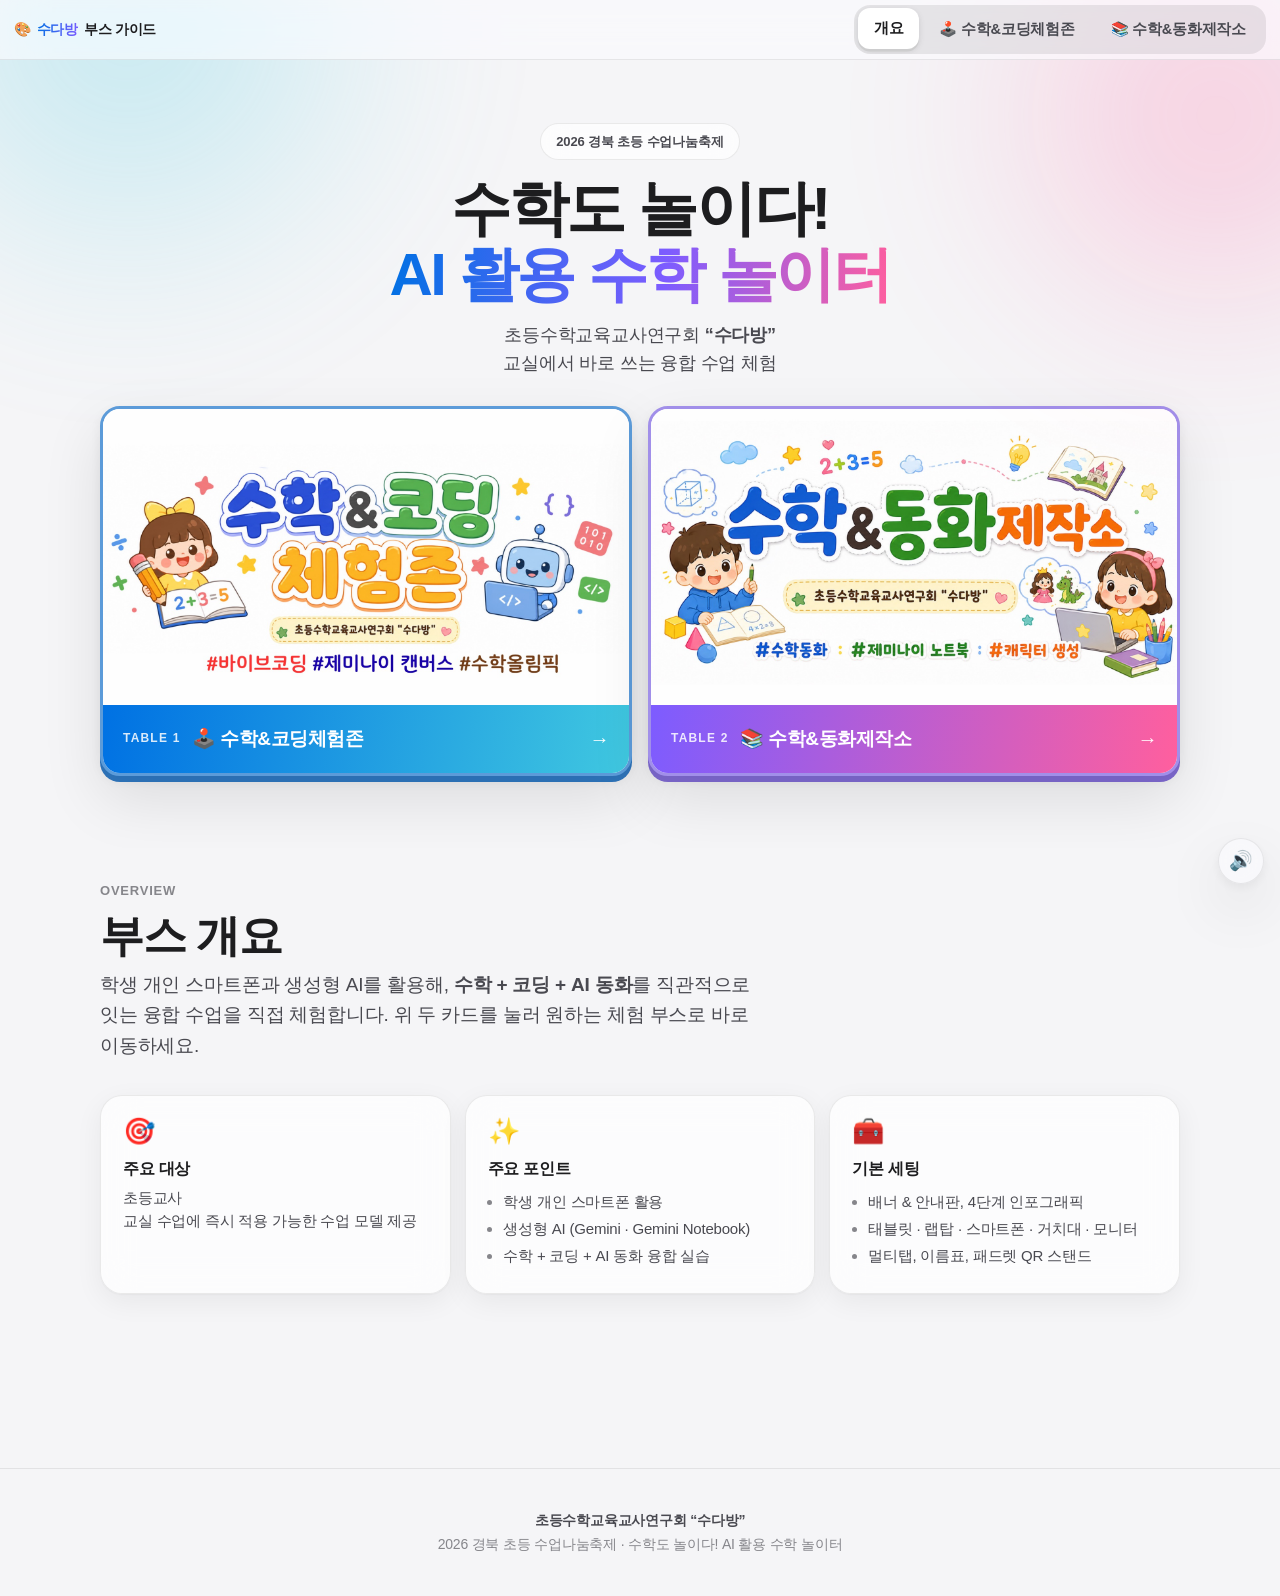
==== commit 6dc31709: "닌텐도풍 입체 버튼 디자인 + 상단 탭 라벨/크기 수정 - 카드형 버튼(hcard/link/pills/btn--ghost)에 두꺼운 테두리 +   아랫단 solid 그림자를 적용해" ====
--- a/index.html
+++ b/index.html
@@ -17,8 +17,8 @@
   <div class="nav__brand">🎨 <b>수다방</b> <span>부스 가이드</span></div>
   <div class="nav__seg">
     <a href="index.html" class="on" data-sfx="nav">개요</a>
-    <a href="table1.html" data-sfx="nav">테이블 1</a>
-    <a href="table2.html" data-sfx="nav">테이블 2</a>
+    <a href="table1.html" data-sfx="nav">🕹️ 수학&amp;코딩체험존</a>
+    <a href="table2.html" data-sfx="nav">📚 수학&amp;동화제작소</a>
   </div>
 </nav>
 
--- a/css/site.css
+++ b/css/site.css
@@ -16,8 +16,10 @@
   --t2a:#7d5cff; --t2b:#ff5f9e;
   --warn-bg:#fff8e6; --warn-br:#f0c04a; --warn-tx:#7a5400;
   --r:22px;
-  --nav-h:52px;
+  --nav-h:60px;
   --ease:cubic-bezier(.22,1,.36,1);
+  /* 게임풍 '눌리는' 버튼의 아랫단 테두리 — 라이트/다크 모두 카드와 대비되도록 텍스트색 혼합 */
+  --edge:color-mix(in srgb, var(--txt) 22%, var(--card-solid));
 }
 @media (prefers-color-scheme:dark){
   :root{
@@ -71,22 +73,36 @@
   -webkit-background-clip:text; background-clip:text; color:transparent; font-weight:700;
 }
 .nav__seg{
-  display:flex; gap:2px; align-items:center; margin-left:auto;
+  display:flex; gap:4px; align-items:center; margin-left:auto;
   overflow-x:auto; scrollbar-width:none; -ms-overflow-style:none;
-  padding:3px; border-radius:99px; background:var(--sep); flex:0 1 auto;
+  padding:4px; border-radius:16px; background:var(--sep); flex:0 1 auto;
 }
 .nav__seg::-webkit-scrollbar{display:none}
 .nav__seg a{
   flex:0 0 auto;
-  font-size:13px; font-weight:500; letter-spacing:-.015em; color:var(--txt-2);
-  padding:5px 13px; border-radius:99px; white-space:nowrap;
-  transition:background .3s var(--ease), color .3s var(--ease), transform .2s var(--ease);
-}
-.nav__seg a.on{ background:var(--card-solid); color:var(--txt); font-weight:600; box-shadow:0 1px 4px rgba(0,0,0,.10) }
-.nav__seg a:active{ transform:scale(.94) }
+  font-size:14.5px; font-weight:800; letter-spacing:-.015em; color:var(--txt-2);
+  padding:9px 16px; border-radius:12px; white-space:nowrap;
+  transition:background .25s var(--ease), color .25s var(--ease), transform .15s var(--ease), box-shadow .2s var(--ease);
+}
+/* 선택된 탭 = 눌린 듯 입체감 있는 '스테이지 버튼' */
+.nav__seg a.on{
+  background:var(--card-solid); color:var(--txt);
+  box-shadow:0 2.5px 0 var(--edge), 0 2px 6px rgba(0,0,0,.12);
+  transform:translateY(-1px);
+}
+body.t1 .nav__seg a.on{
+  background:linear-gradient(135deg,var(--t1a),var(--t1b)); color:#fff;
+  box-shadow:0 2.5px 0 color-mix(in srgb, var(--t1a) 70%, black 25%), 0 2px 8px color-mix(in srgb, var(--t1a) 40%, transparent);
+}
+body.t2 .nav__seg a.on{
+  background:linear-gradient(135deg,var(--t2a),var(--t2b)); color:#fff;
+  box-shadow:0 2.5px 0 color-mix(in srgb, var(--t2a) 70%, black 25%), 0 2px 8px color-mix(in srgb, var(--t2a) 40%, transparent);
+}
+.nav__seg a:active{ transform:translateY(1.5px) scale(.97); box-shadow:0 0.5px 0 var(--edge) }
 @media (max-width:560px){
   .nav__brand span{display:none}
   .nav__seg{margin-left:0; flex:1 1 auto}
+  .nav__seg a{ font-size:13.5px; padding:8px 12px }
 }
 
 /* ============ Layout ============ */
@@ -145,32 +161,44 @@
   display:grid; gap:16px; margin:28px auto 0; text-align:left;
   grid-template-columns:repeat(auto-fit,minmax(min(100%,360px),1fr));
 }
+/* 콘솔 게임 카트리지처럼 두꺼운 테두리 + 눌리는 입체 버튼 */
 .hcard{
-  display:block; border-radius:var(--r); overflow:hidden; background:#fff;
-  border:1px solid var(--sep); box-shadow:var(--shadow-lg);
-  transition:transform .28s var(--ease), box-shadow .3s var(--ease);
-}
-.hcard:hover{ transform:translateY(-4px) }
-.hcard:active{ transform:scale(.982) }
+  display:block; border-radius:20px; overflow:hidden; background:#fff;
+  border:3px solid var(--edge); box-shadow:0 6px 0 var(--edge), var(--shadow-lg);
+  transition:transform .2s var(--ease), box-shadow .2s var(--ease);
+}
+.hcard--1{ border-color:color-mix(in srgb,var(--t1a) 55%, var(--edge)); box-shadow:0 6px 0 color-mix(in srgb,var(--t1a) 60%, black 20%), var(--shadow-lg) }
+.hcard--2{ border-color:color-mix(in srgb,var(--t2a) 55%, var(--edge)); box-shadow:0 6px 0 color-mix(in srgb,var(--t2a) 60%, black 20%), var(--shadow-lg) }
+.hcard:hover{ transform:translateY(-3px) }
+.hcard:active{
+  transform:translateY(4px);
+  box-shadow:0 1px 0 var(--edge), var(--shadow);
+}
+.hcard--1:active{ box-shadow:0 1px 0 color-mix(in srgb,var(--t1a) 60%, black 20%), var(--shadow) }
+.hcard--2:active{ box-shadow:0 1px 0 color-mix(in srgb,var(--t2a) 60%, black 20%), var(--shadow) }
 .hcard img{ width:100%; height:auto; display:block; aspect-ratio:16/9; object-fit:cover }
 .hcard__b{
-  display:flex; align-items:center; gap:10px; padding:15px 18px; color:#fff;
-  font-size:16px; font-weight:650; letter-spacing:-.018em;
+  display:flex; align-items:center; gap:11px; padding:18px 20px; color:#fff;
+  font-size:19px; font-weight:800; letter-spacing:-.02em;
 }
 .hcard--1 .hcard__b{ background:linear-gradient(100deg,var(--t1a),var(--t1b)) }
 .hcard--2 .hcard__b{ background:linear-gradient(100deg,var(--t2a),var(--t2b)) }
-.hcard__b b{ font-size:11.5px; font-weight:800; letter-spacing:.1em; opacity:.85 }
-.hcard__b i{ margin-left:auto; font-style:normal; font-size:15px; opacity:.9; transition:transform .25s var(--ease) }
-.hcard:hover .hcard__b i{ transform:translateX(4px) }
+.hcard__b b{ font-size:12px; font-weight:800; letter-spacing:.1em; opacity:.85 }
+.hcard__b i{ margin-left:auto; font-style:normal; font-size:20px; opacity:.95; transition:transform .25s var(--ease) }
+.hcard:hover .hcard__b i{ transform:translateX(5px) }
 
 .btn{
   display:inline-flex; align-items:center; gap:8px; min-height:46px;
-  padding:0 22px; border-radius:99px; font-size:16px; font-weight:600; letter-spacing:-.015em;
-  transition:transform .2s var(--ease), box-shadow .3s var(--ease), opacity .2s;
+  padding:0 22px; border-radius:14px; font-size:16px; font-weight:750; letter-spacing:-.015em;
+  transition:transform .14s var(--ease), box-shadow .14s var(--ease);
   will-change:transform;
 }
-.btn:active{ transform:scale(.955) }
-.btn--ghost{ background:var(--card-solid); color:var(--txt); box-shadow:var(--shadow) }
+.btn--ghost{
+  background:var(--card-solid); color:var(--txt);
+  border:2px solid var(--edge); box-shadow:0 4px 0 var(--edge);
+}
+.btn--ghost:hover{ transform:translateY(-1px); box-shadow:0 5px 0 var(--edge) }
+.btn:active{ transform:translateY(4px); box-shadow:0 0 0 var(--edge) }
 
 /* ============ Cards & grids ============ */
 .grid{ display:grid; gap:14px; grid-template-columns:repeat(auto-fit,minmax(min(100%,270px),1fr)) }
@@ -227,48 +255,56 @@
 }
 .video-wrap iframe{ position:absolute; inset:0; width:100%; height:100%; border:0; display:block }
 
-/* ============ Link cards ============ */
+/* ============ Link cards — 체험 버튼 (닌텐도풍 눌리는 입체 버튼) ============ */
 /* --cols 로 넓은 화면의 열 수를 섹션마다 지정. minmax(0,1fr)이라야 긴 URL이 열 폭을 밀지 않음 */
-.links{ display:grid; gap:12px; grid-template-columns:minmax(0,1fr) }
+.links{ display:grid; gap:16px; grid-template-columns:minmax(0,1fr) }
 @media (min-width:560px){ .links{ grid-template-columns:repeat(2,minmax(0,1fr)) } }
 @media (min-width:1000px){ .links{ grid-template-columns:repeat(var(--cols,2),minmax(0,1fr)) } }
 .link{
-  display:flex; align-items:center; gap:14px; padding:16px 18px; min-width:0;
-  background:var(--card-solid); border:1px solid var(--sep); border-radius:18px;
-  box-shadow:var(--shadow);
-  transition:transform .22s var(--ease), box-shadow .3s var(--ease), border-color .3s;
-}
-.link:hover{ transform:translateY(-2px); box-shadow:var(--shadow-lg) }
-.link:active{ transform:scale(.975) }
+  display:flex; align-items:center; gap:16px; padding:22px 24px; min-width:0;
+  background:var(--card-solid); border:2.5px solid var(--edge); border-radius:20px;
+  box-shadow:0 5px 0 var(--edge), 0 8px 18px rgba(0,0,0,.08);
+  transition:transform .16s var(--ease), box-shadow .16s var(--ease);
+}
+.t1 .link{ border-color:color-mix(in srgb,var(--t1a) 34%, var(--edge)) }
+.t2 .link{ border-color:color-mix(in srgb,var(--t2a) 34%, var(--edge)) }
+.link:hover{ transform:translateY(-2px); box-shadow:0 7px 0 var(--edge), 0 14px 26px rgba(0,0,0,.12) }
+.link:active{
+  transform:translateY(5px);
+  box-shadow:0 0px 0 var(--edge), 0 2px 6px rgba(0,0,0,.10);
+}
 .link__ico{
-  flex:0 0 auto; width:42px; height:42px; border-radius:13px; display:grid; place-items:center;
-  font-size:20px; background:var(--sep);
-}
-.t1 .link__ico{ background:linear-gradient(140deg, color-mix(in srgb,var(--t1a) 18%,transparent), color-mix(in srgb,var(--t1b) 22%,transparent)) }
-.t2 .link__ico{ background:linear-gradient(140deg, color-mix(in srgb,var(--t2a) 18%,transparent), color-mix(in srgb,var(--t2b) 22%,transparent)) }
+  flex:0 0 auto; width:56px; height:56px; border-radius:16px; display:grid; place-items:center;
+  font-size:27px; background:var(--sep); border:2px solid var(--edge);
+}
+.t1 .link__ico{ background:linear-gradient(140deg,var(--t1a),var(--t1b)); border-color:color-mix(in srgb,var(--t1a) 60%, black 15%); box-shadow:0 2px 0 color-mix(in srgb,var(--t1a) 60%, black 15%) inset }
+.t2 .link__ico{ background:linear-gradient(140deg,var(--t2a),var(--t2b)); border-color:color-mix(in srgb,var(--t2a) 60%, black 15%); box-shadow:0 2px 0 color-mix(in srgb,var(--t2a) 60%, black 15%) inset }
 .link__tx{ min-width:0; flex:1 1 auto }
-.link__tx b{ display:block; font-size:16px; font-weight:620; letter-spacing:-.018em }
-.link__tx b em{ font-style:normal; font-weight:520; color:var(--txt-3); font-size:13.5px; margin-left:3px; white-space:nowrap }
-.link__tx span{ display:block; font-size:12.5px; color:var(--txt-3); overflow:hidden; text-overflow:ellipsis; white-space:nowrap; margin-top:1px }
-.link__arw{ flex:0 0 auto; color:var(--txt-3); font-size:15px; transition:transform .25s var(--ease) }
-.link:hover .link__arw{ transform:translateX(3px) }
-.link--video .link__ico{ background:linear-gradient(140deg,#ff5f57,#ff375f); color:#fff }
+.link__tx b{ display:block; font-size:18.5px; font-weight:780; letter-spacing:-.02em }
+.link__tx b em{ font-style:normal; font-weight:560; color:var(--txt-3); font-size:14px; margin-left:3px; white-space:nowrap }
+.link__tx span{ display:block; font-size:13.5px; color:var(--txt-3); overflow:hidden; text-overflow:ellipsis; white-space:nowrap; margin-top:2px }
+.link__arw{ flex:0 0 auto; color:var(--txt-3); font-size:17px; font-weight:800; transition:transform .25s var(--ease) }
+.link:hover .link__arw{ transform:translateX(4px) }
+.link--video .link__ico{ background:linear-gradient(140deg,#ff5f57,#ff375f); color:#fff; border-color:#b7261f; box-shadow:0 2px 0 #b7261f inset }
 /* 영상 버튼은 한 줄 전체를 차지 */
-.link--wide{ grid-column:1 / -1; padding:18px 20px }
-.link--wide .link__ico{ width:48px; height:48px; border-radius:15px; font-size:22px }
-.link--wide .link__tx b{ font-size:17px }
+.link--wide{ grid-column:1 / -1 }
 
 /* 학년별 그룹 링크 카드(수학 올림픽 등) — 카드 하나에 pill 여러 개 */
 .linkgrp{ align-items:flex-start }
 .linkgrp .link__tx{ padding-top:2px }
-.pills{ display:flex; gap:6px; margin-top:9px; flex-wrap:wrap }
+.pills{ display:flex; gap:8px; margin-top:12px; flex-wrap:wrap }
 .pills a{
-  flex:1 1 64px; text-align:center; font-size:13px; font-weight:700; letter-spacing:-.01em;
-  padding:8px 6px; border-radius:11px; background:var(--sep); color:var(--txt);
-  transition:background .2s var(--ease), color .2s var(--ease), transform .2s var(--ease);
-}
-.t1 .pills a:hover{ background:linear-gradient(135deg,var(--t1a),var(--t1b)); color:#fff }
-.pills a:active{ transform:scale(.94) }
+  flex:1 1 72px; text-align:center; font-size:14.5px; font-weight:800; letter-spacing:-.01em;
+  padding:10px 8px; border-radius:13px; background:var(--sep); color:var(--txt);
+  border:2px solid var(--edge); box-shadow:0 3px 0 var(--edge);
+  transition:background .18s var(--ease), color .18s var(--ease), transform .12s var(--ease), box-shadow .12s var(--ease);
+}
+.t1 .pills a:hover{
+  background:linear-gradient(135deg,var(--t1a),var(--t1b)); color:#fff;
+  border-color:color-mix(in srgb,var(--t1a) 60%, black 15%); box-shadow:0 3px 0 color-mix(in srgb,var(--t1a) 60%, black 15%);
+}
+.pills a:active{ transform:translateY(3px); box-shadow:0 0 0 var(--edge) }
+.t1 .pills a:active{ box-shadow:0 0 0 color-mix(in srgb,var(--t1a) 60%, black 15%) }
 
 /* ============ Posters ============ */
 .posters{ display:grid; gap:11px; grid-template-columns:repeat(2,minmax(0,1fr)) }
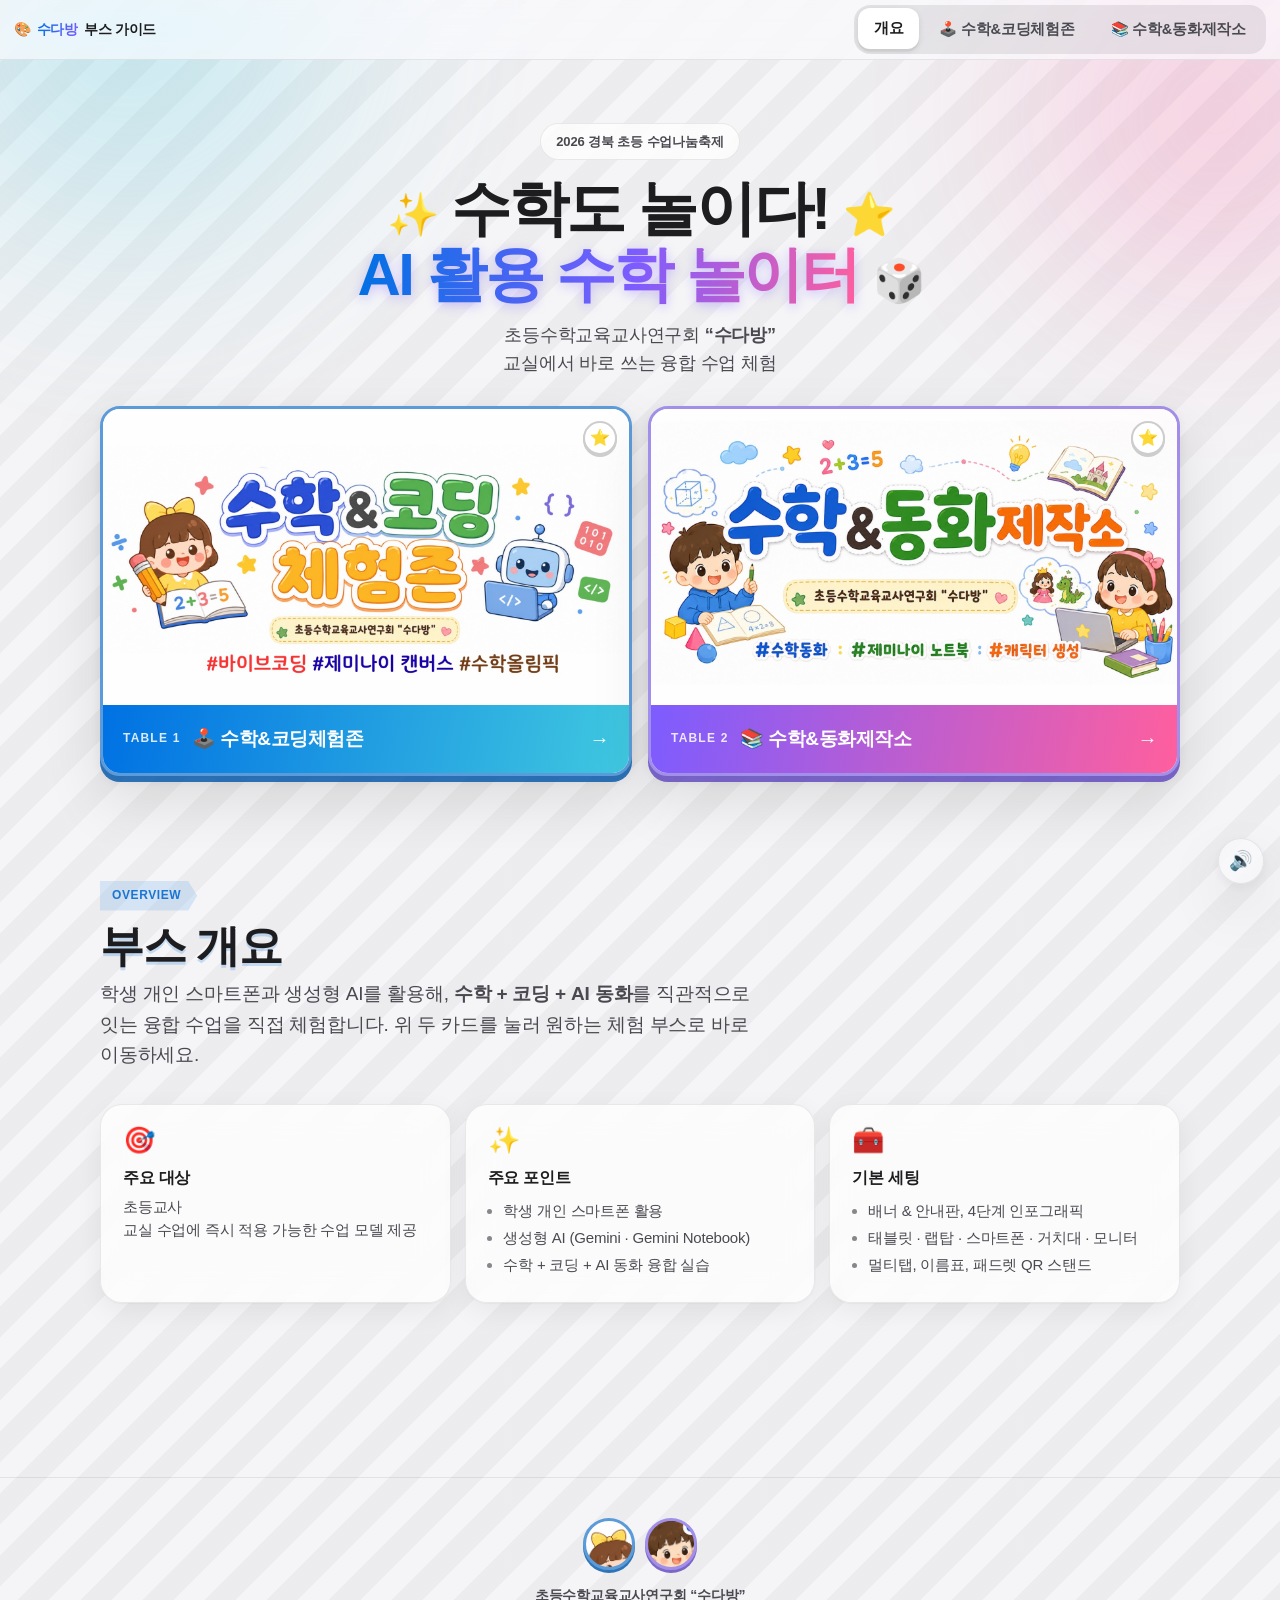
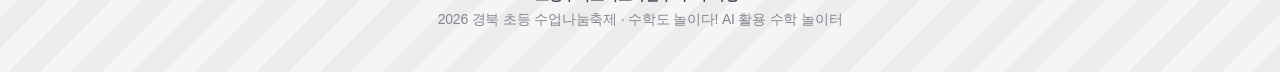
==== commit eaa16b59: "파티 게임 감성 리디자인 (마리오파티 무드 참고, IP 요소는 사용 안 함) - 배경: 아주 은은한 대각선 캔디스트라이프(존별 컬러 틴트) - 제목: h2에 옅은 컬러 그림자로 스" ====
--- a/index.html
+++ b/index.html
@@ -26,14 +26,16 @@
 <header class="hero">
   <div class="wrap">
     <div class="hero__badge">2026 경북 초등 수업나눔축제</div>
-    <h1>수학도 놀이다!<br><em>AI 활용 수학 놀이터</em></h1>
+    <h1><span class="sparkle sparkle--1" aria-hidden="true">✨</span> 수학도 놀이다! <span class="sparkle sparkle--2" aria-hidden="true">⭐</span><br><em>AI 활용 수학 놀이터</em> <span class="sparkle sparkle--3" aria-hidden="true">🎲</span></h1>
     <p>초등수학교육교사연구회 <strong>“수다방”</strong><br>교실에서 바로 쓰는 융합 수업 체험</p>
     <div class="hero__cards">
       <a class="hcard hcard--1" href="table1.html" data-sfx="tap">
+        <span class="hcard__star" aria-hidden="true">⭐</span>
         <img src="img/hero-table1.jpg" alt="수학&코딩체험존" width="1600" height="900">
         <span class="hcard__b"><b>TABLE 1</b>🕹️ 수학&amp;코딩체험존<i>→</i></span>
       </a>
       <a class="hcard hcard--2" href="table2.html" data-sfx="tap">
+        <span class="hcard__star" aria-hidden="true">⭐</span>
         <img src="img/hero-table2.jpg" alt="수학&동화제작소" width="1600" height="900">
         <span class="hcard__b"><b>TABLE 2</b>📚 수학&amp;동화제작소<i>→</i></span>
       </a>
@@ -79,6 +81,10 @@
 <!-- ══════════ FOOTER ══════════ -->
 <footer class="foot">
   <div class="wrap">
+    <div class="foot__mascots" aria-hidden="true">
+      <span class="mascot mascot--1" style="background-image:url(img/hero-table1.jpg); background-size:362px 203px; background-position:-23px -52px"></span>
+      <span class="mascot mascot--2" style="background-image:url(img/hero-table2.jpg); background-size:378px 213px; background-position:-17px -83px"></span>
+    </div>
     <p><strong>초등수학교육교사연구회 “수다방”</strong><br>
     2026 경북 초등 수업나눔축제 · 수학도 놀이다! AI 활용 수학 놀이터</p>
   </div>
--- a/css/site.css
+++ b/css/site.css
@@ -45,12 +45,19 @@
 html{-webkit-text-size-adjust:100%; scroll-behavior:smooth}
 @media (prefers-reduced-motion:reduce){html{scroll-behavior:auto}}
 body{
-  margin:0; background:var(--bg); color:var(--txt);
+  margin:0; background-color:var(--bg); color:var(--txt);
   font-family:-apple-system,BlinkMacSystemFont,"SF Pro Text","Apple SD Gothic Neo","Pretendard","Noto Sans KR","Malgun Gothic",sans-serif;
   font-size:17px; line-height:1.62; letter-spacing:-.012em;
   -webkit-font-smoothing:antialiased; text-rendering:optimizeLegibility;
   overflow-x:hidden;
-}
+  /* 파티장 캔디스트라이프 — 아주 은은하게, 카드 배경(불투명)에는 묻혀서 안 보이고
+     빈 여백에서만 살짝 텍스처로 드러남 */
+  background-image:repeating-linear-gradient(135deg,
+    color-mix(in srgb, var(--txt) 4%, transparent) 0 22px,
+    transparent 22px 44px);
+}
+body.t1{ background-image:repeating-linear-gradient(135deg, color-mix(in srgb, var(--t1a) 6%, transparent) 0 22px, transparent 22px 44px) }
+body.t2{ background-image:repeating-linear-gradient(135deg, color-mix(in srgb, var(--t2a) 6%, transparent) 0 22px, transparent 22px 44px) }
 img{max-width:100%; display:block}
 a{color:inherit; text-decoration:none}
 button{font:inherit; color:inherit; border:0; background:none; cursor:pointer}
@@ -114,14 +121,22 @@
 .sec + .sec{ padding-top:0 }
 .sec--tight{ padding-top:clamp(18px,3vw,32px) }
 
+/* 리본/현수막 모양 태그 — 파티장 배너 느낌, 은은한 색으로 */
 .eyebrow{
-  font-size:13px; font-weight:700; letter-spacing:.06em; text-transform:uppercase;
-  color:var(--txt-3); margin:0 0 10px;
-}
+  display:inline-block; font-size:12px; font-weight:800; letter-spacing:.05em; text-transform:uppercase;
+  color:color-mix(in srgb, var(--t1a) 80%, black 8%);
+  background:color-mix(in srgb, var(--t1a) 13%, transparent);
+  margin:0 0 10px; padding:5px 16px 5px 12px;
+  clip-path:polygon(0 0, calc(100% - 9px) 0, 100% 50%, calc(100% - 9px) 100%, 0 100%);
+}
+body.t2 .eyebrow{ color:color-mix(in srgb, var(--t2a) 80%, black 8%); background:color-mix(in srgb, var(--t2a) 13%, transparent) }
 h2{
   margin:0 0 8px; font-size:clamp(28px,5.2vw,44px); font-weight:700;
   letter-spacing:-.032em; line-height:1.15;
-}
+  /* 살짝 통통 튀는 '스티커 로고' 느낌 — 컬러 그림자 한 겹만, 은은하게 */
+  text-shadow:0 3px 0 color-mix(in srgb, var(--t1a) 20%, transparent);
+}
+body.t2 h2{ text-shadow:0 3px 0 color-mix(in srgb, var(--t2a) 20%, transparent) }
 h3{ margin:0 0 6px; font-size:clamp(19px,2.6vw,23px); font-weight:650; letter-spacing:-.024em; line-height:1.3 }
 h4{ margin:0 0 4px; font-size:16px; font-weight:640; letter-spacing:-.018em }
 .lede{ margin:0 0 34px; font-size:clamp(16px,2.1vw,19px); color:var(--txt-2); max-width:62ch; line-height:1.6 }
@@ -153,19 +168,48 @@
   font-style:normal;
   background:linear-gradient(96deg,var(--t1a) 0%, var(--t2a) 55%, var(--t2b) 100%);
   -webkit-background-clip:text; background-clip:text; color:transparent;
+  /* 부드러운 블러 그림자 하나만 — 딱딱한 오프셋 겹은 투명 텍스트 위에서 유령처럼 겹쳐 보여서 제외 */
+  filter:drop-shadow(0 3px 6px color-mix(in srgb, var(--t2a) 35%, transparent));
 }
 .hero p{ margin:14px auto 0; font-size:clamp(15px,2vw,18px); color:var(--txt-2); max-width:34ch; line-height:1.55 }
+
+/* 반짝이는 장식 — 은은하게 2~3개만, 헤드라인 주변에 */
+.sparkle{
+  display:inline-block; font-size:.7em; line-height:1; transform-origin:center;
+  animation:twinkle 2.6s ease-in-out infinite;
+}
+.sparkle--2{ animation-delay:.9s }
+.sparkle--3{ animation-delay:1.7s }
+@keyframes twinkle{
+  0%,100%{ opacity:.55; transform:scale(.85) rotate(-6deg) }
+  50%{ opacity:1; transform:scale(1.08) rotate(6deg) }
+}
+@media (prefers-reduced-motion:reduce){ .sparkle{ animation:none } }
 
 /* 서브페이지 진입 카드 — 랜딩의 핵심 액션 */
 .hero__cards{
   display:grid; gap:16px; margin:28px auto 0; text-align:left;
   grid-template-columns:repeat(auto-fit,minmax(min(100%,360px),1fr));
 }
-/* 콘솔 게임 카트리지처럼 두꺼운 테두리 + 눌리는 입체 버튼 */
+/* 콘솔 게임 카트리지처럼 두꺼운 테두리 + 눌리는 입체 버튼 + 살짝 광택 스윕 */
 .hcard{
-  display:block; border-radius:20px; overflow:hidden; background:#fff;
+  position:relative; display:block; border-radius:20px; overflow:hidden; background:#fff;
   border:3px solid var(--edge); box-shadow:0 6px 0 var(--edge), var(--shadow-lg);
   transition:transform .2s var(--ease), box-shadow .2s var(--ease);
+}
+.hcard::after{
+  content:""; position:absolute; inset:0; z-index:2; pointer-events:none;
+  background:linear-gradient(115deg, transparent 32%, rgba(255,255,255,.4) 46%, rgba(255,255,255,.4) 54%, transparent 68%);
+  transform:translateX(-130%);
+}
+.hcard:hover::after{ transform:translateX(130%); transition:transform .7s var(--ease) }
+/* 코너 별 배지 — 두 카드 모두, 과하지 않게 아이콘 하나씩만 */
+.hcard__star{
+  position:absolute; top:12px; right:12px; z-index:3;
+  width:34px; height:34px; border-radius:50%;
+  background:var(--card-solid); border:2px solid var(--edge);
+  display:grid; place-items:center; font-size:16px;
+  box-shadow:0 2px 0 var(--edge);
 }
 .hcard--1{ border-color:color-mix(in srgb,var(--t1a) 55%, var(--edge)); box-shadow:0 6px 0 color-mix(in srgb,var(--t1a) 60%, black 20%), var(--shadow-lg) }
 .hcard--2{ border-color:color-mix(in srgb,var(--t2a) 55%, var(--edge)); box-shadow:0 6px 0 color-mix(in srgb,var(--t2a) 60%, black 20%), var(--shadow-lg) }
@@ -194,9 +238,16 @@
   will-change:transform;
 }
 .btn--ghost{
+  position:relative; overflow:hidden;
   background:var(--card-solid); color:var(--txt);
   border:2px solid var(--edge); box-shadow:0 4px 0 var(--edge);
 }
+.btn--ghost::after{
+  content:""; position:absolute; inset:0; pointer-events:none;
+  background:linear-gradient(115deg, transparent 32%, rgba(255,255,255,.5) 46%, rgba(255,255,255,.5) 54%, transparent 68%);
+  transform:translateX(-140%);
+}
+.btn--ghost:hover::after{ transform:translateX(140%); transition:transform .6s var(--ease) }
 .btn--ghost:hover{ transform:translateY(-1px); box-shadow:0 5px 0 var(--edge) }
 .btn:active{ transform:translateY(4px); box-shadow:0 0 0 var(--edge) }
 
@@ -245,8 +296,19 @@
 
 .sub{ margin:clamp(26px,4vw,40px) 0 14px }
 .sub--first{ margin-top:clamp(4px,1.2vw,12px) }
-.sub__k{ font-size:12px; font-weight:700; letter-spacing:.07em; text-transform:uppercase; color:var(--txt-3); margin:0 0 5px }
-.sub--first .sub__k{ text-transform:none; letter-spacing:.01em; font-size:12.5px }
+.sub__k{
+  display:inline-block; font-size:12px; font-weight:800; letter-spacing:.05em; text-transform:uppercase;
+  color:color-mix(in srgb, var(--t1a) 80%, black 8%); background:color-mix(in srgb, var(--t1a) 13%, transparent);
+  margin:0 0 5px; padding:4px 15px 4px 11px;
+  clip-path:polygon(0 0, calc(100% - 9px) 0, 100% 50%, calc(100% - 9px) 100%, 0 100%);
+}
+.t1 .sub__k{ color:color-mix(in srgb, var(--t1a) 80%, black 8%); background:color-mix(in srgb, var(--t1a) 13%, transparent) }
+.t2 .sub__k{ color:color-mix(in srgb, var(--t2a) 80%, black 8%); background:color-mix(in srgb, var(--t2a) 13%, transparent) }
+/* Table 1·2 브레드크럼 라벨(긴 문장)은 리본 모양 없이 평범하게 */
+.sub--first .sub__k{
+  display:block; text-transform:none; letter-spacing:.01em; font-size:12.5px; font-weight:600;
+  color:var(--txt-3); background:none; padding:0; clip-path:none;
+}
 
 /* ============ 임베드 영상 ============ */
 .video-wrap{
@@ -261,11 +323,18 @@
 @media (min-width:560px){ .links{ grid-template-columns:repeat(2,minmax(0,1fr)) } }
 @media (min-width:1000px){ .links{ grid-template-columns:repeat(var(--cols,2),minmax(0,1fr)) } }
 .link{
+  position:relative; overflow:hidden;
   display:flex; align-items:center; gap:16px; padding:22px 24px; min-width:0;
   background:var(--card-solid); border:2.5px solid var(--edge); border-radius:20px;
   box-shadow:0 5px 0 var(--edge), 0 8px 18px rgba(0,0,0,.08);
   transition:transform .16s var(--ease), box-shadow .16s var(--ease);
 }
+.link::after{
+  content:""; position:absolute; inset:0; pointer-events:none; z-index:1;
+  background:linear-gradient(115deg, transparent 32%, rgba(255,255,255,.4) 46%, rgba(255,255,255,.4) 54%, transparent 68%);
+  transform:translateX(-140%);
+}
+.link:hover::after{ transform:translateX(140%); transition:transform .65s var(--ease) }
 .t1 .link{ border-color:color-mix(in srgb,var(--t1a) 34%, var(--edge)) }
 .t2 .link{ border-color:color-mix(in srgb,var(--t2a) 34%, var(--edge)) }
 .link:hover{ transform:translateY(-2px); box-shadow:0 7px 0 var(--edge), 0 14px 26px rgba(0,0,0,.12) }
@@ -274,16 +343,19 @@
   box-shadow:0 0px 0 var(--edge), 0 2px 6px rgba(0,0,0,.10);
 }
 .link__ico{
-  flex:0 0 auto; width:56px; height:56px; border-radius:16px; display:grid; place-items:center;
+  position:relative; z-index:1;
+  flex:0 0 auto; width:56px; height:56px; border-radius:19px; display:grid; place-items:center;
   font-size:27px; background:var(--sep); border:2px solid var(--edge);
 }
 .t1 .link__ico{ background:linear-gradient(140deg,var(--t1a),var(--t1b)); border-color:color-mix(in srgb,var(--t1a) 60%, black 15%); box-shadow:0 2px 0 color-mix(in srgb,var(--t1a) 60%, black 15%) inset }
 .t2 .link__ico{ background:linear-gradient(140deg,var(--t2a),var(--t2b)); border-color:color-mix(in srgb,var(--t2a) 60%, black 15%); box-shadow:0 2px 0 color-mix(in srgb,var(--t2a) 60%, black 15%) inset }
-.link__tx{ min-width:0; flex:1 1 auto }
+.link__tx{ position:relative; z-index:1; min-width:0; flex:1 1 auto }
 .link__tx b{ display:block; font-size:18.5px; font-weight:780; letter-spacing:-.02em }
 .link__tx b em{ font-style:normal; font-weight:560; color:var(--txt-3); font-size:14px; margin-left:3px; white-space:nowrap }
-.link__tx span{ display:block; font-size:13.5px; color:var(--txt-3); overflow:hidden; text-overflow:ellipsis; white-space:nowrap; margin-top:2px }
-.link__arw{ flex:0 0 auto; color:var(--txt-3); font-size:17px; font-weight:800; transition:transform .25s var(--ease) }
+/* :not(.pills) — .pills도 span이라 이 규칙에 걸려 display:flex가 깨지면서
+   학년별 pill이 한 줄로 뭉개지는 버그가 있었음(specificity가 .pills보다 높았음) */
+.link__tx span:not(.pills){ display:block; font-size:13.5px; color:var(--txt-3); overflow:hidden; text-overflow:ellipsis; white-space:nowrap; margin-top:2px }
+.link__arw{ position:relative; z-index:1; flex:0 0 auto; color:var(--txt-3); font-size:17px; font-weight:800; transition:transform .25s var(--ease) }
 .link:hover .link__arw{ transform:translateX(4px) }
 .link--video .link__ico{ background:linear-gradient(140deg,#ff5f57,#ff375f); color:#fff; border-color:#b7261f; box-shadow:0 2px 0 #b7261f inset }
 /* 영상 버튼은 한 줄 전체를 차지 */
@@ -387,6 +459,16 @@
 .foot__actions{ display:flex; gap:10px; justify-content:center; flex-wrap:wrap; margin-top:20px }
 .foot .btn{ font-size:14px; min-height:40px; padding:0 18px }
 
+/* 마스코트 — 배너 이미지 속 캐릭터를 그대로 재사용(새 이미지 제작 없이 background-position으로 확대) */
+.foot__mascots{ display:flex; gap:10px; justify-content:center; margin-bottom:14px }
+.mascot{
+  width:52px; height:52px; border-radius:50%; flex:0 0 auto;
+  background-repeat:no-repeat; background-color:#fff;
+  border:3px solid var(--edge); box-shadow:0 3px 0 var(--edge);
+}
+.mascot--1{ border-color:color-mix(in srgb,var(--t1a) 55%, var(--edge)); box-shadow:0 3px 0 color-mix(in srgb,var(--t1a) 60%, black 20%) }
+.mascot--2{ border-color:color-mix(in srgb,var(--t2a) 55%, var(--edge)); box-shadow:0 3px 0 color-mix(in srgb,var(--t2a) 60%, black 20%) }
+
 /* ============ Sound toggle ============ */
 .sfx{
   position:fixed; z-index:880;
